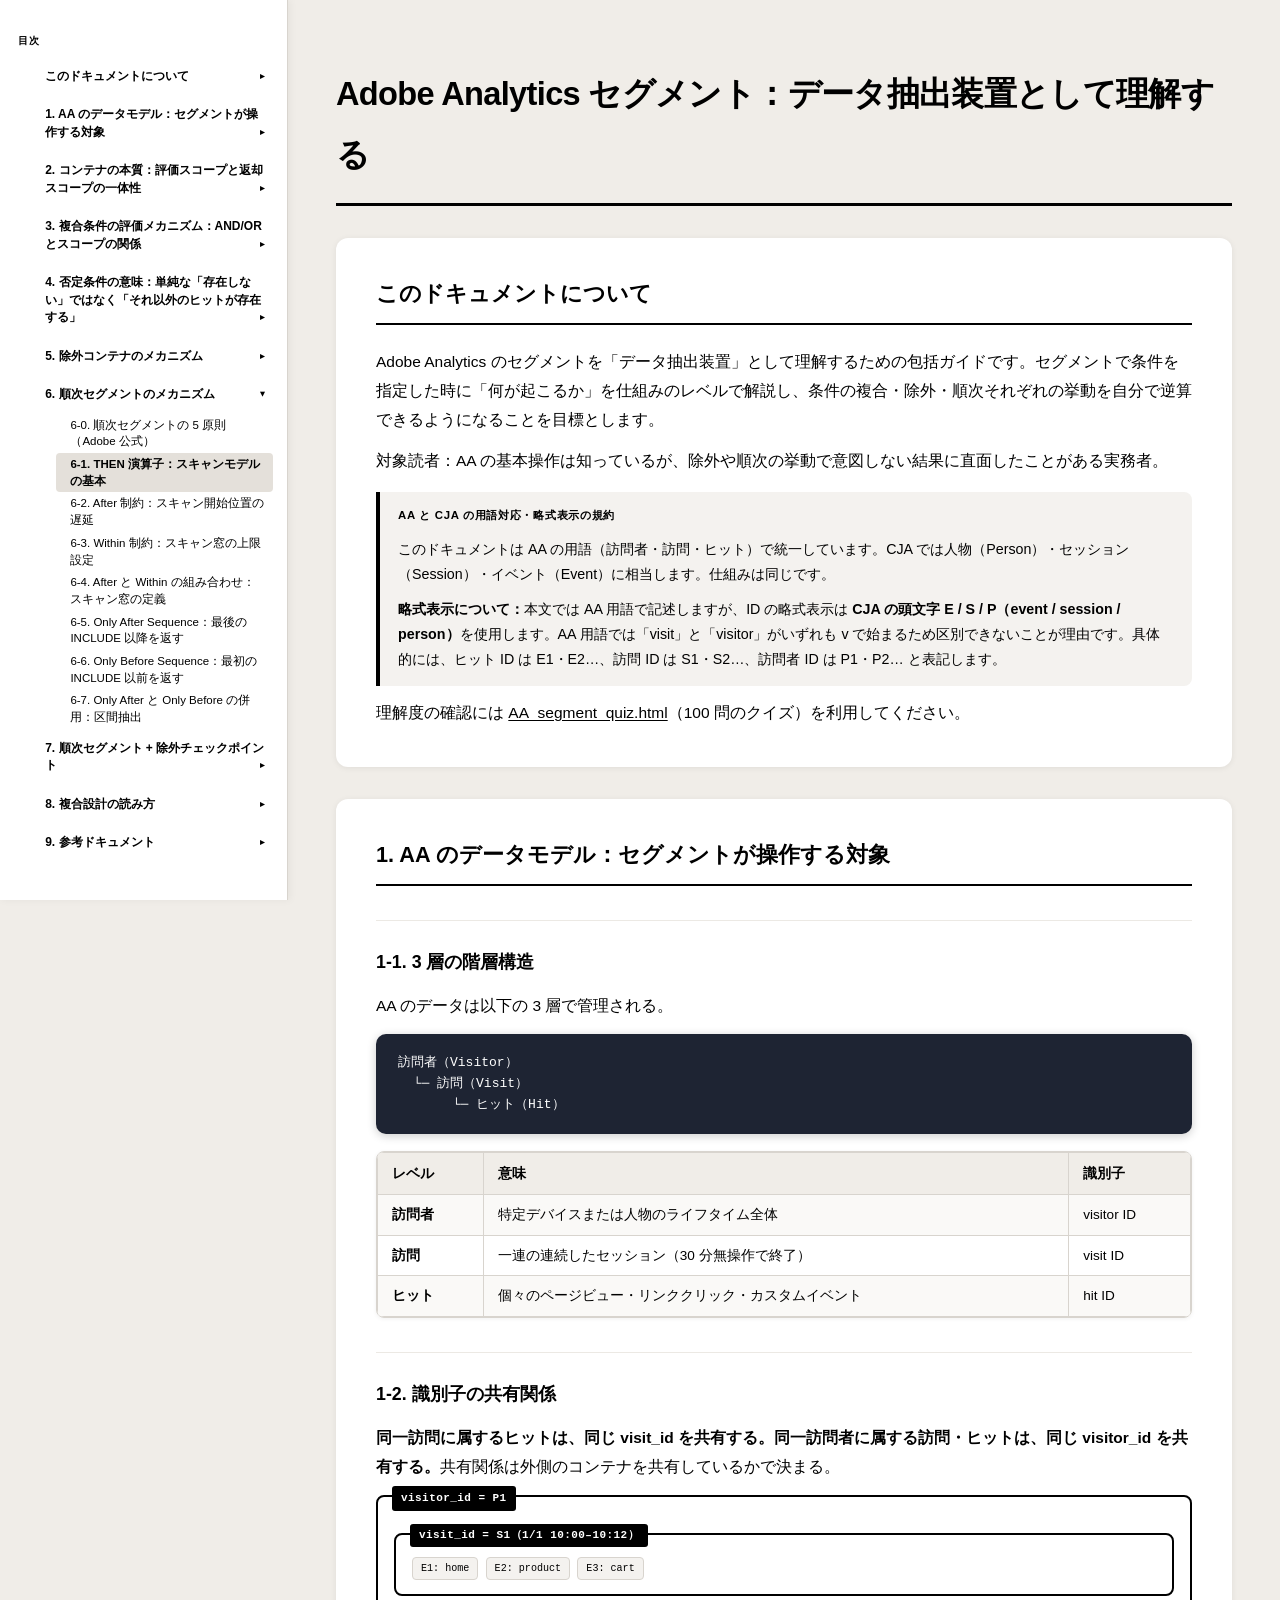
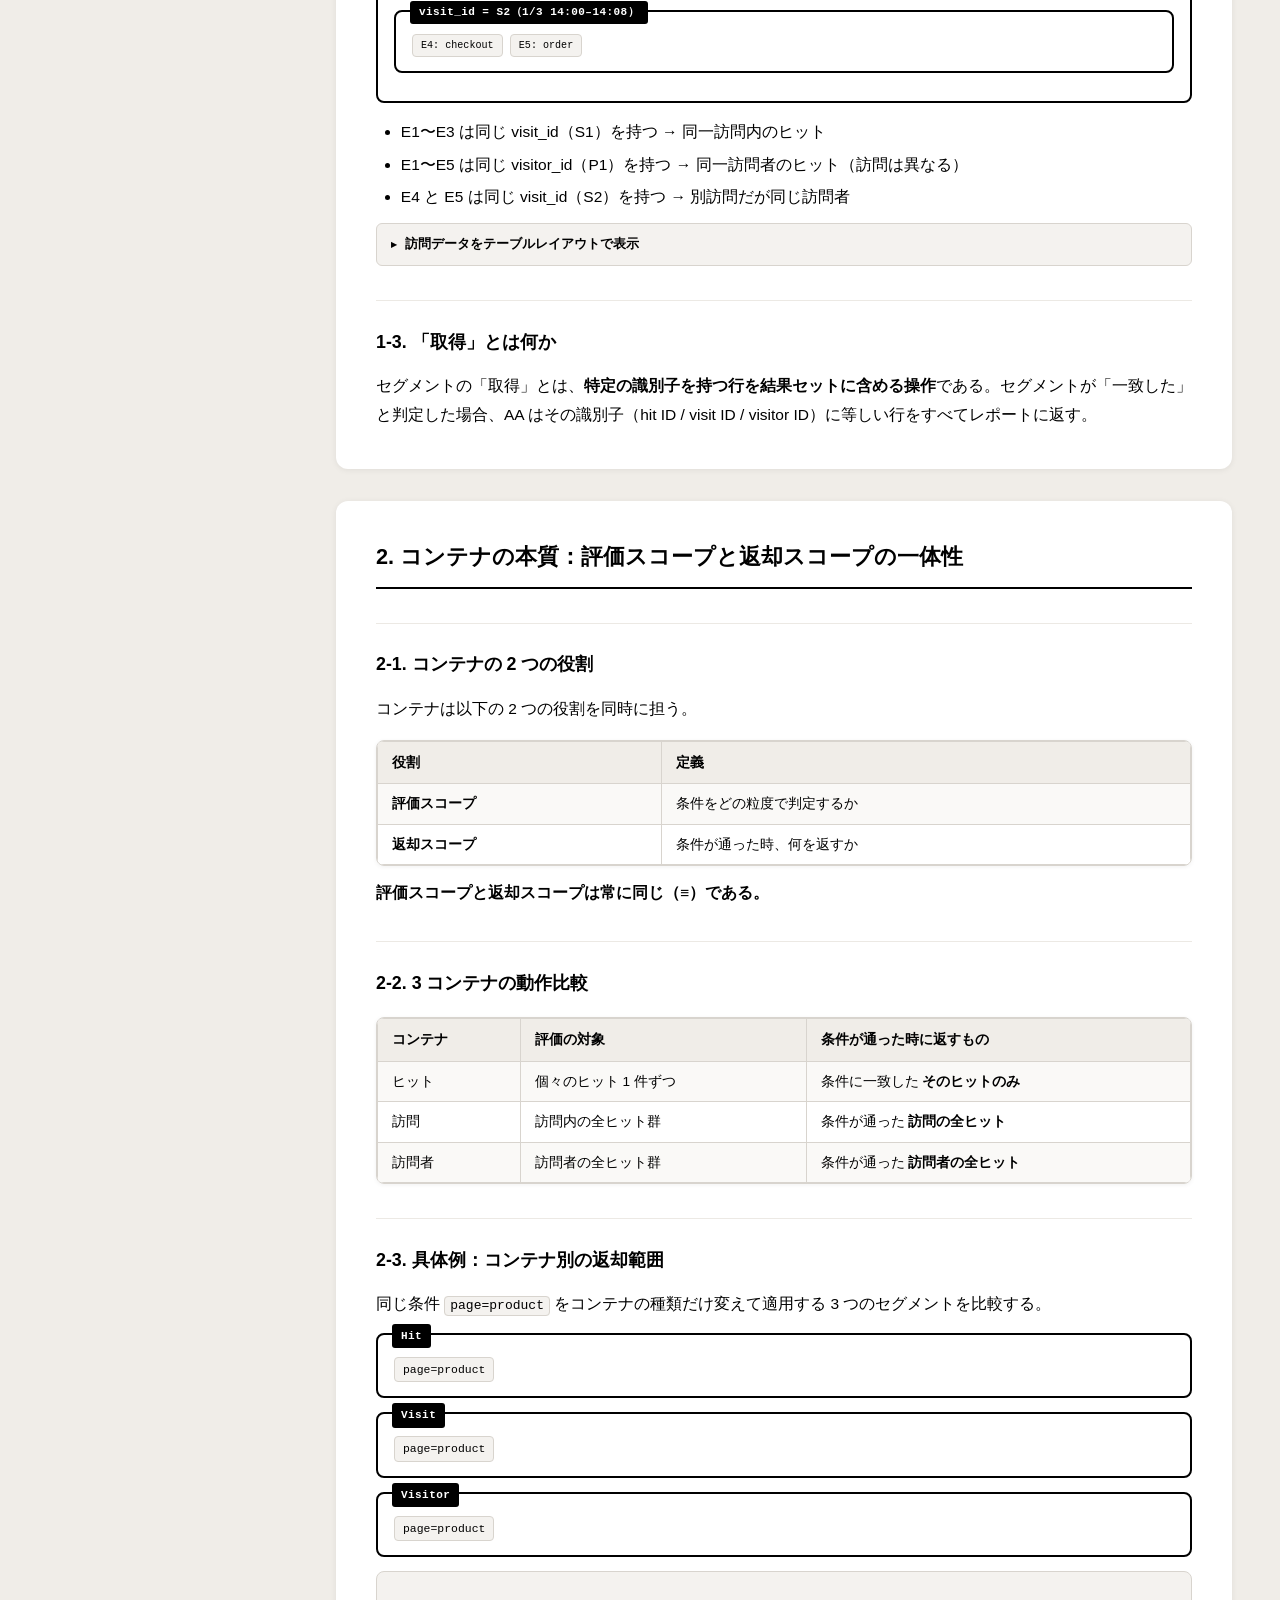
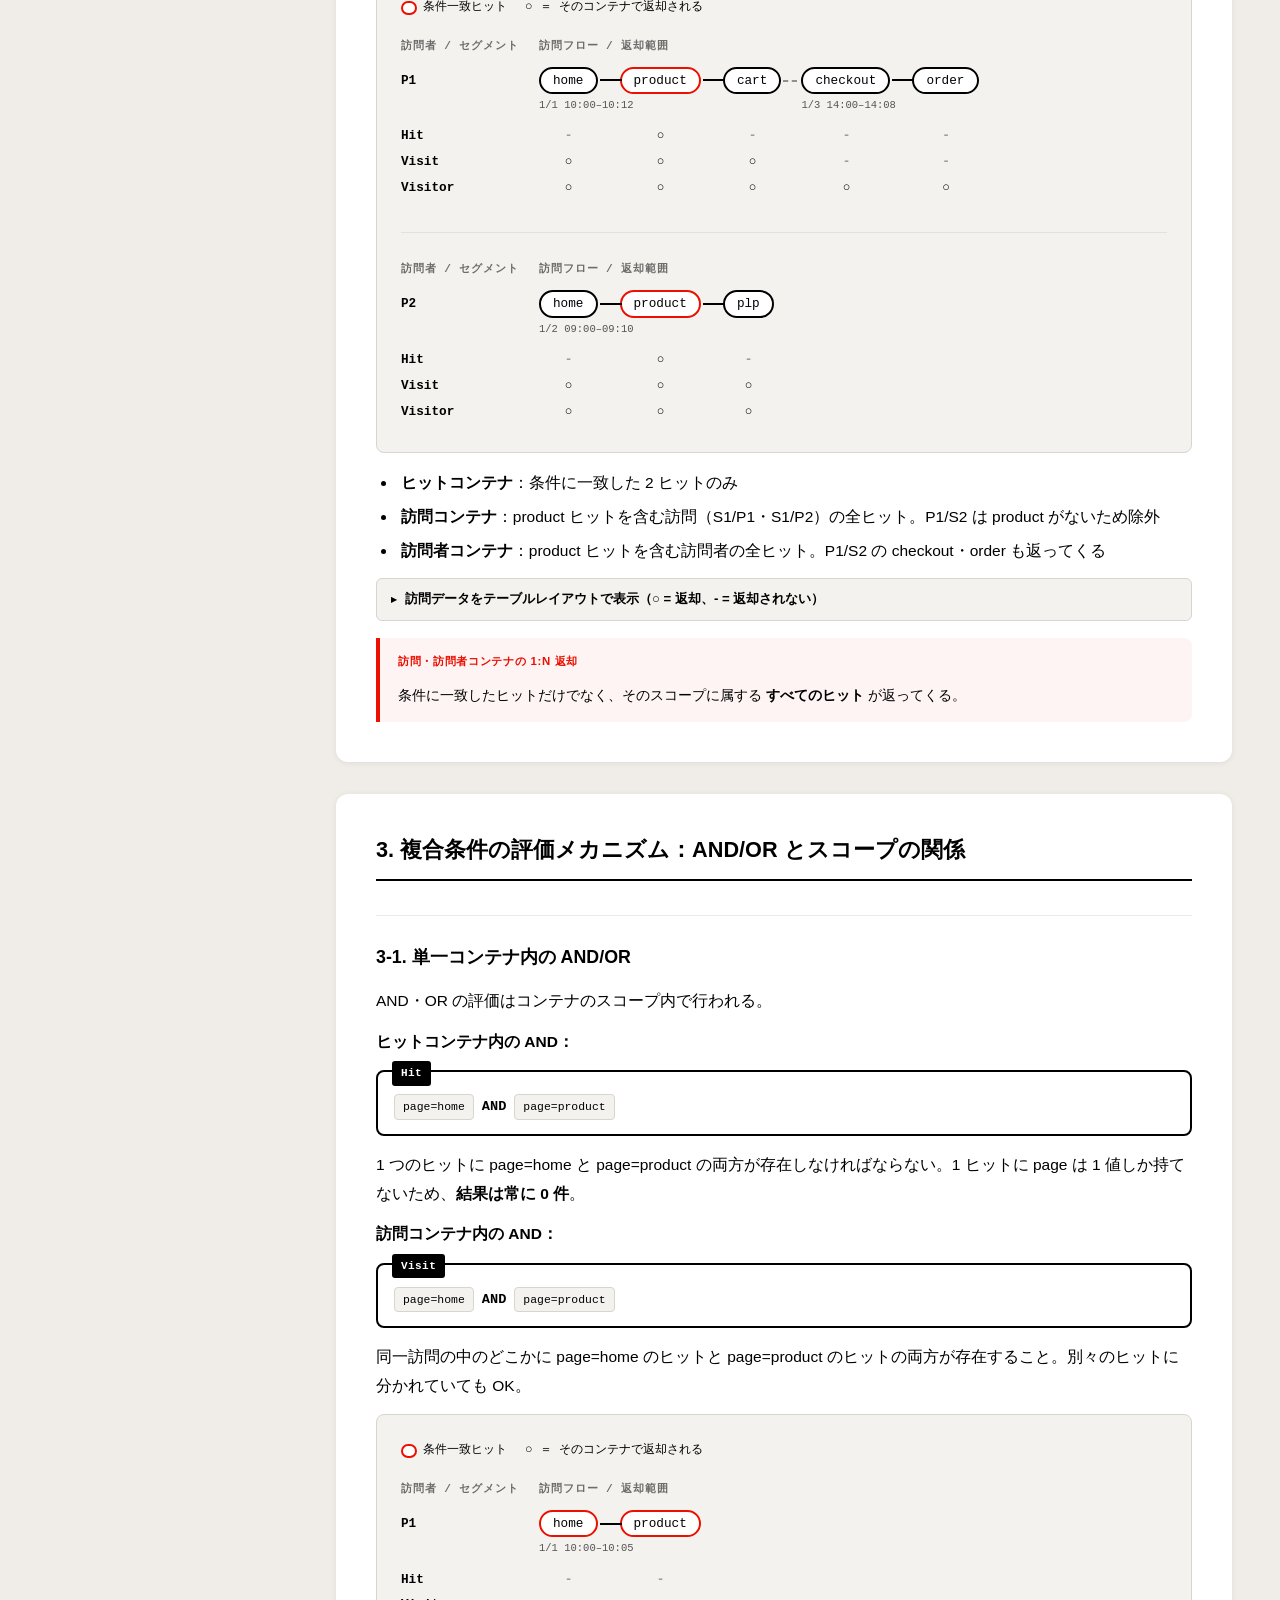
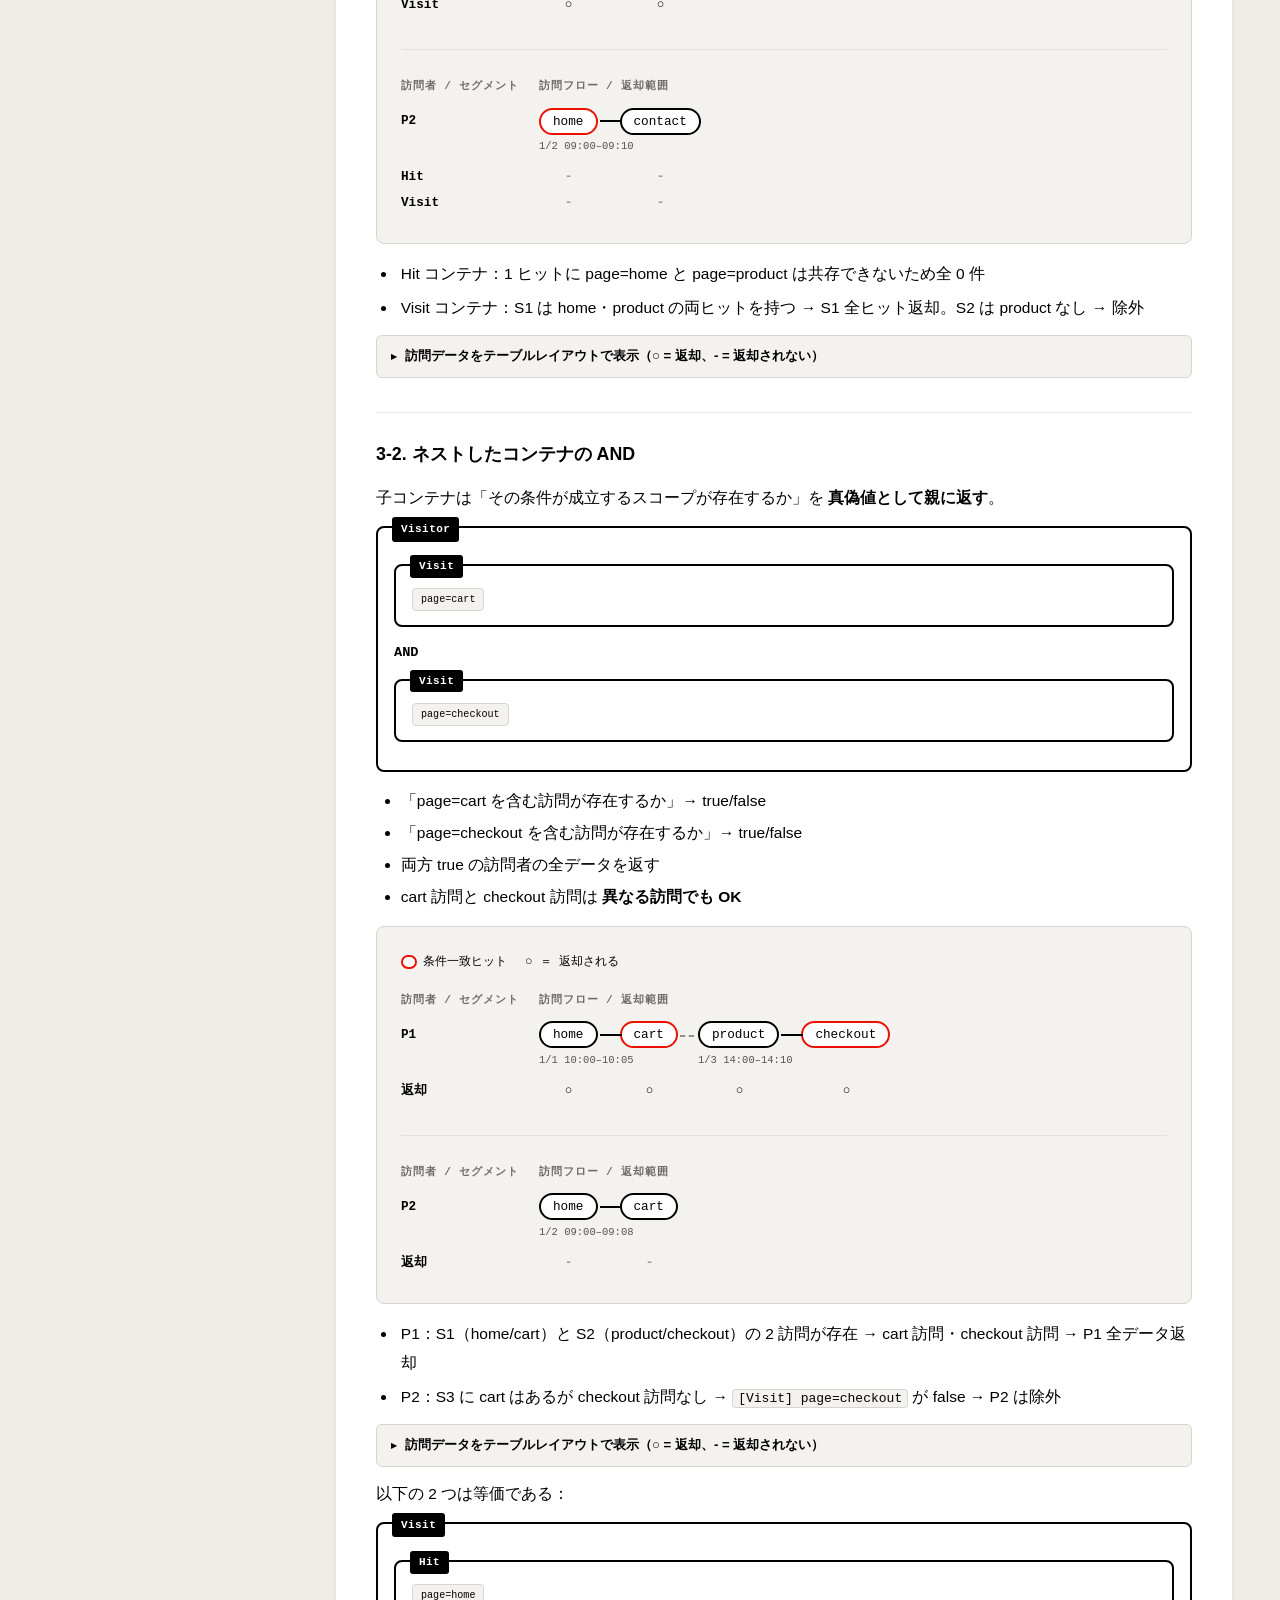
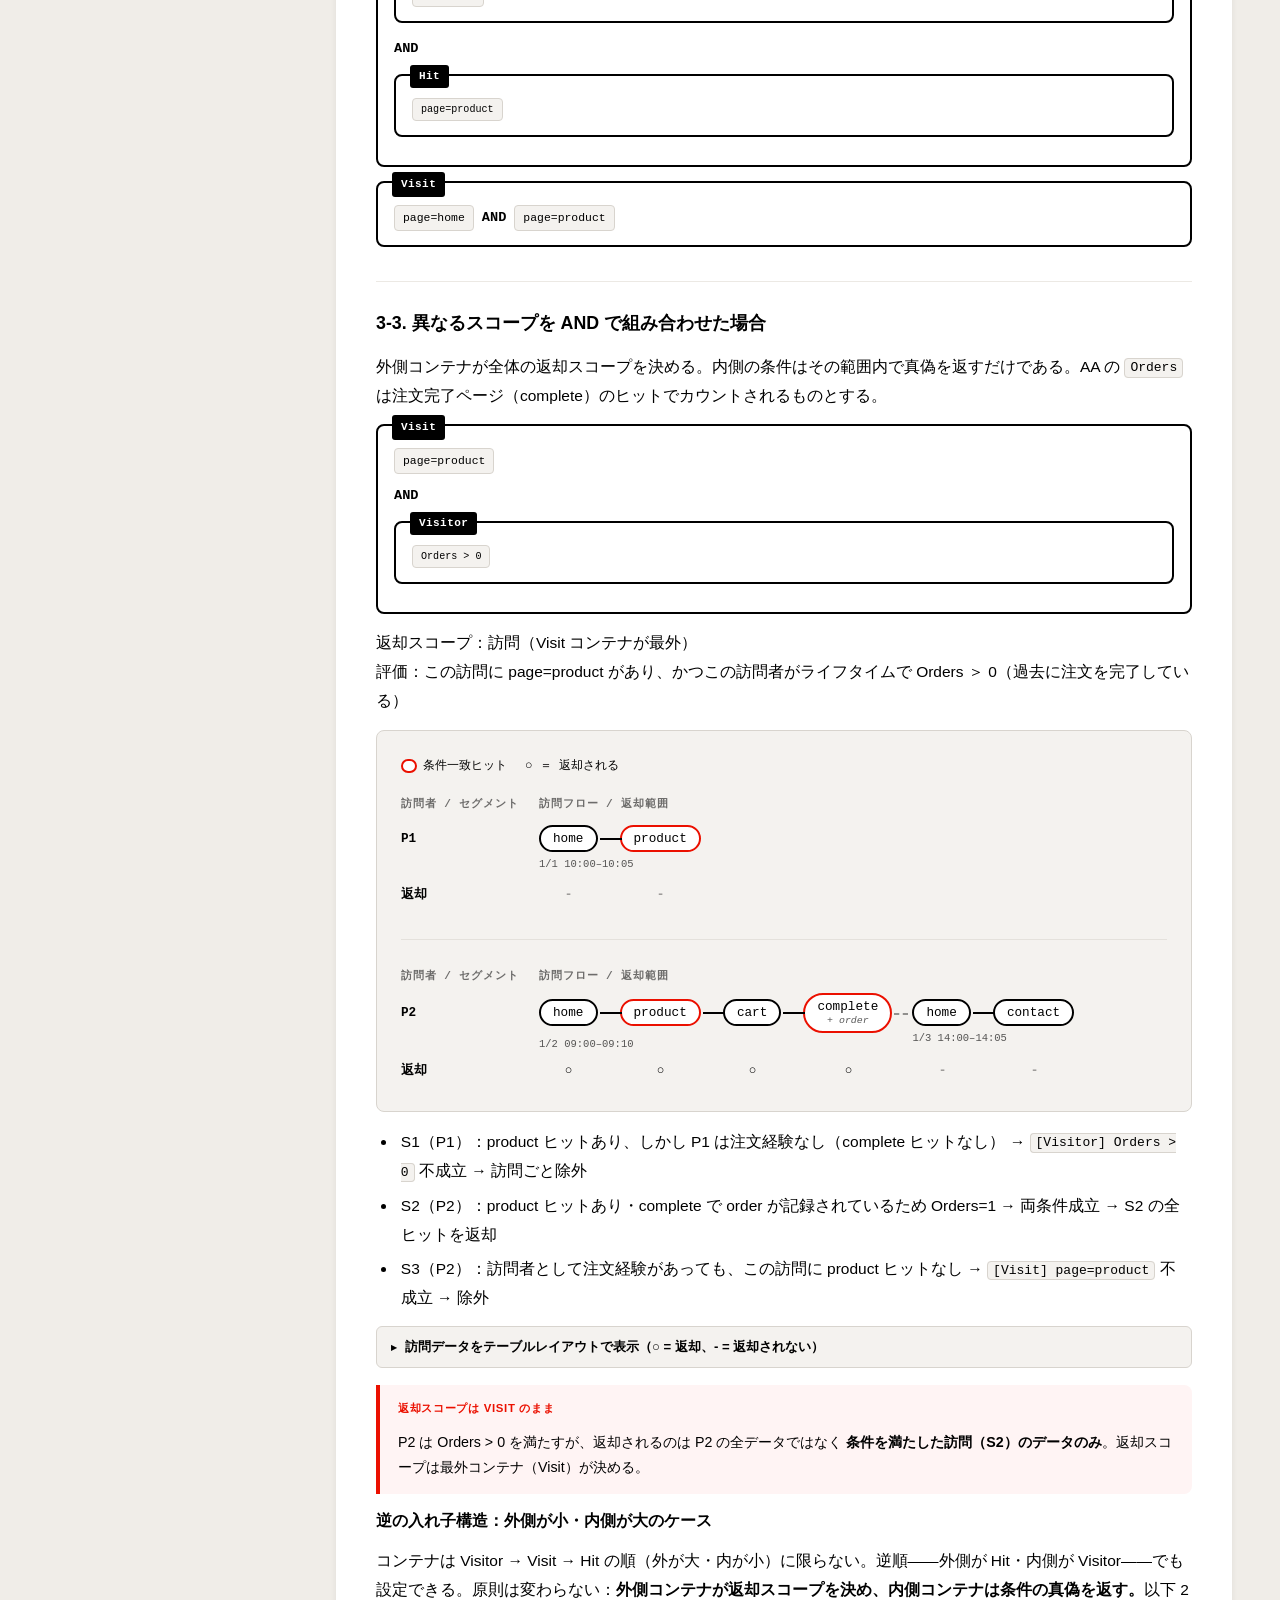
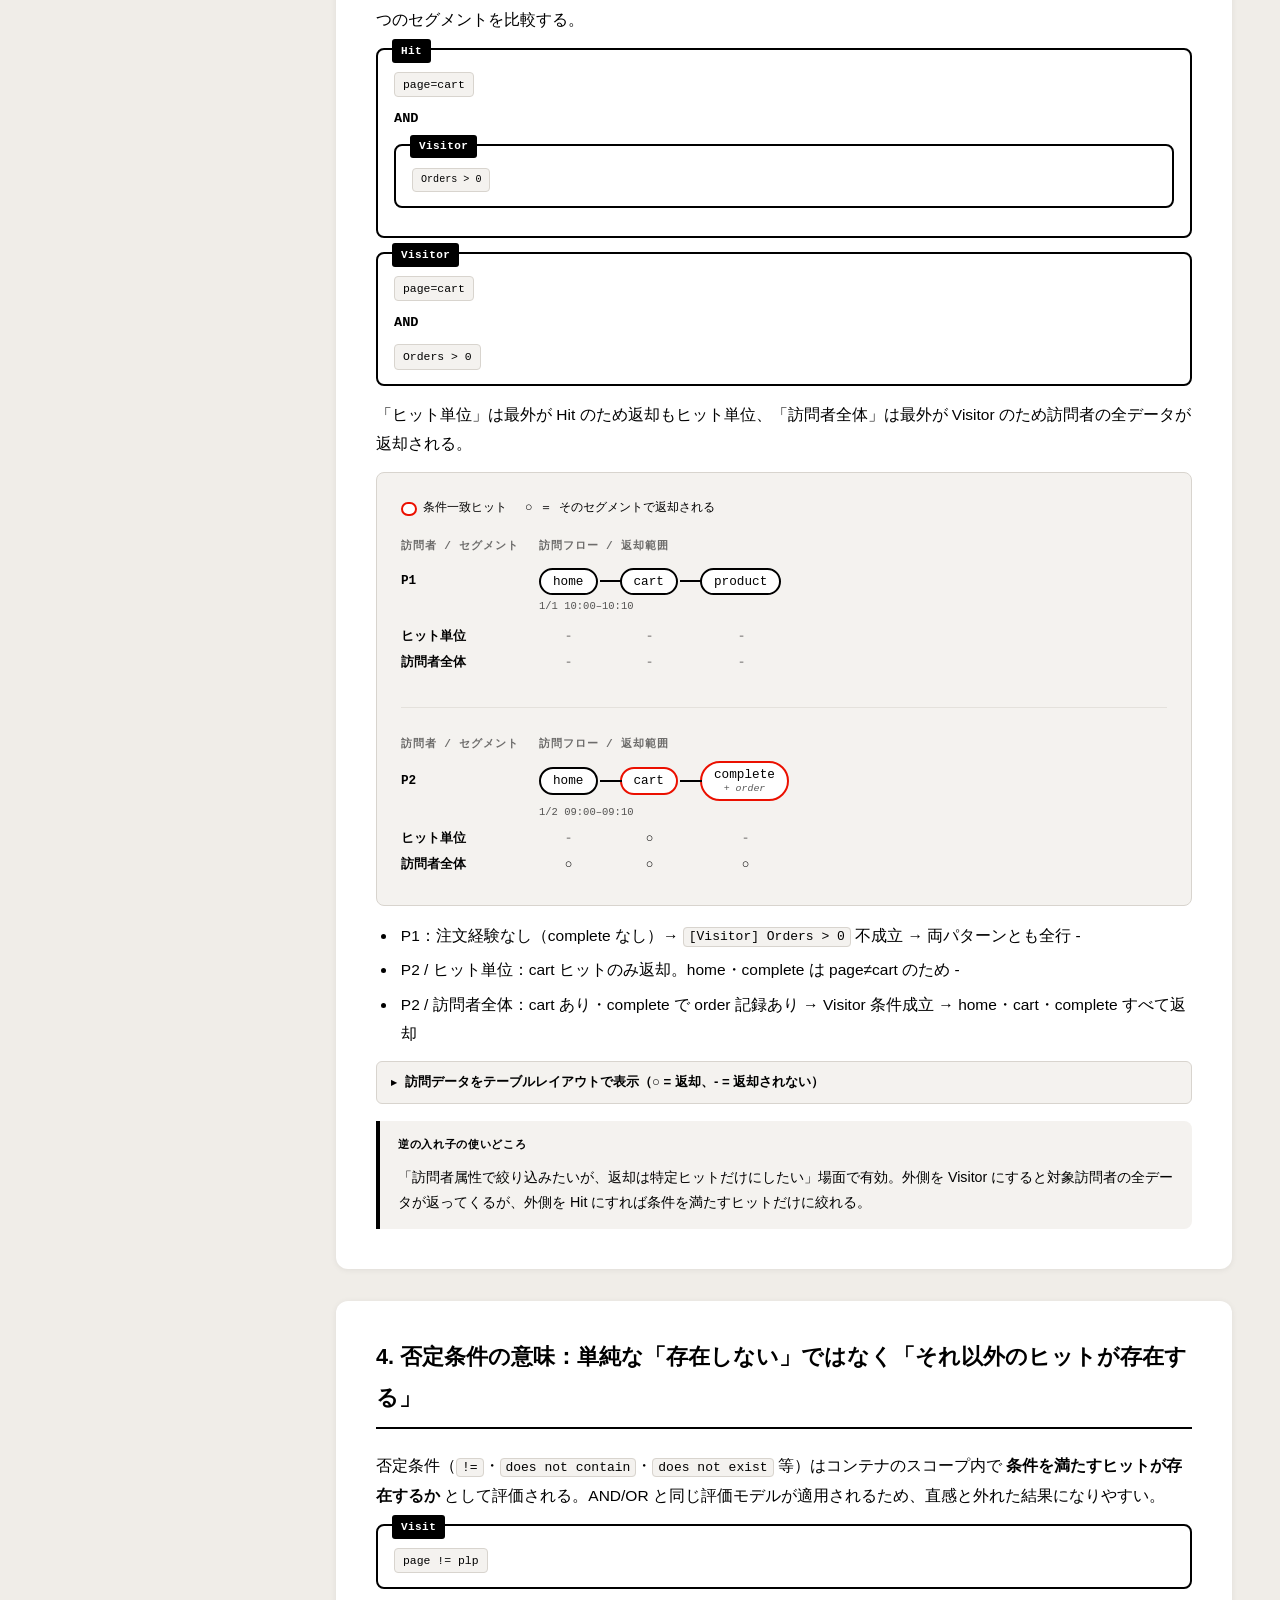
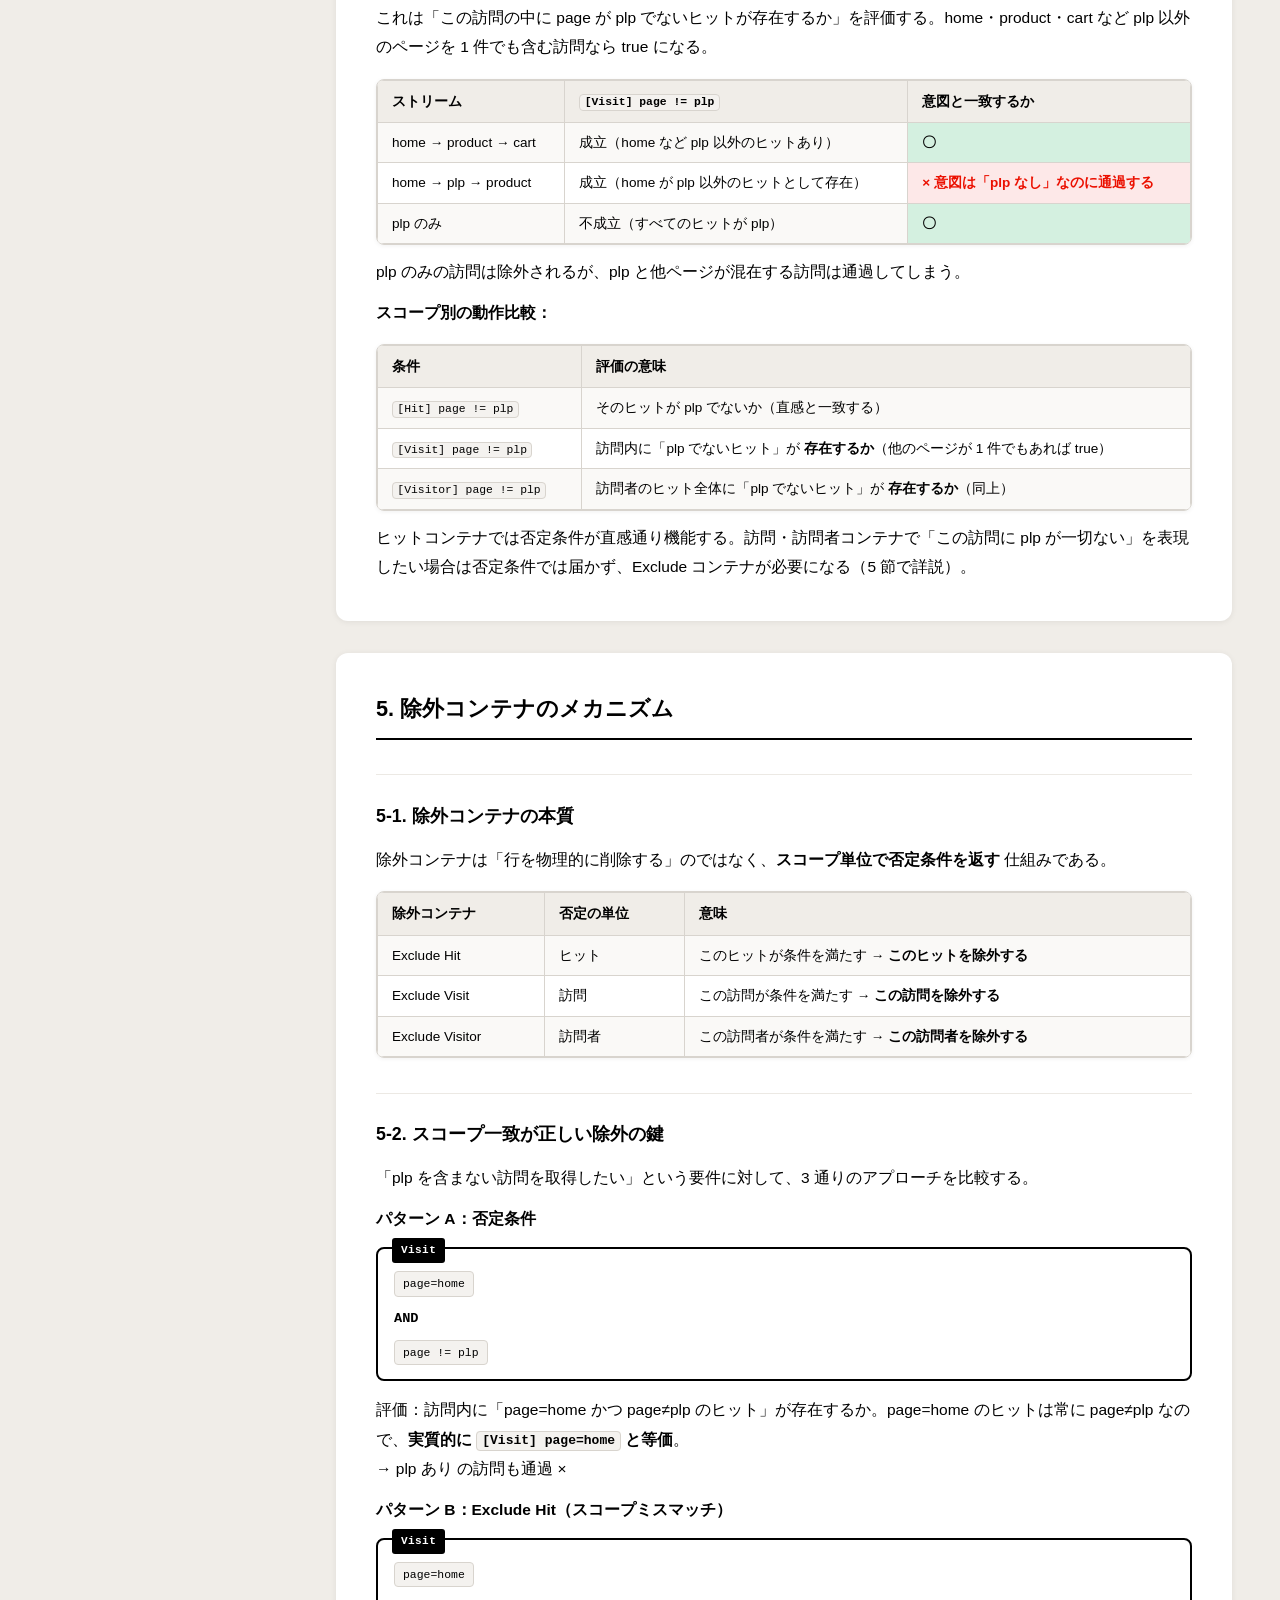
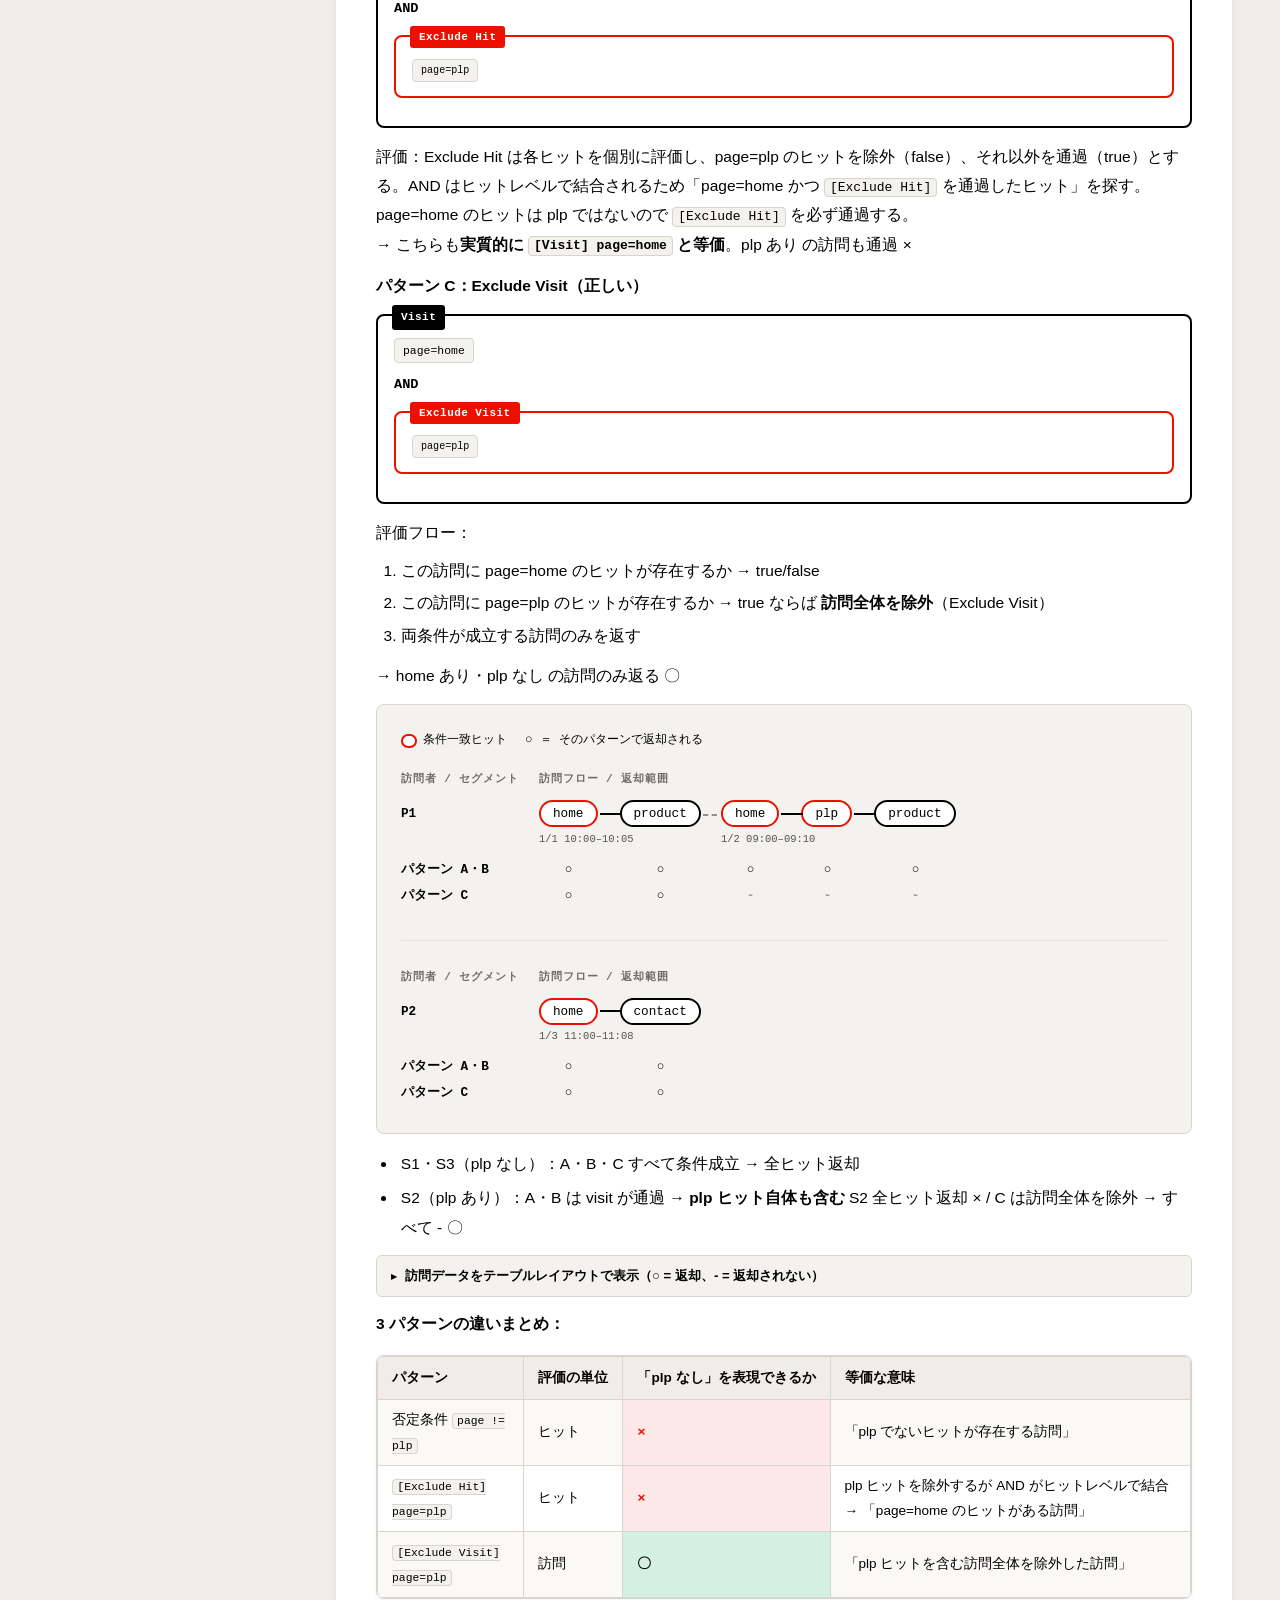
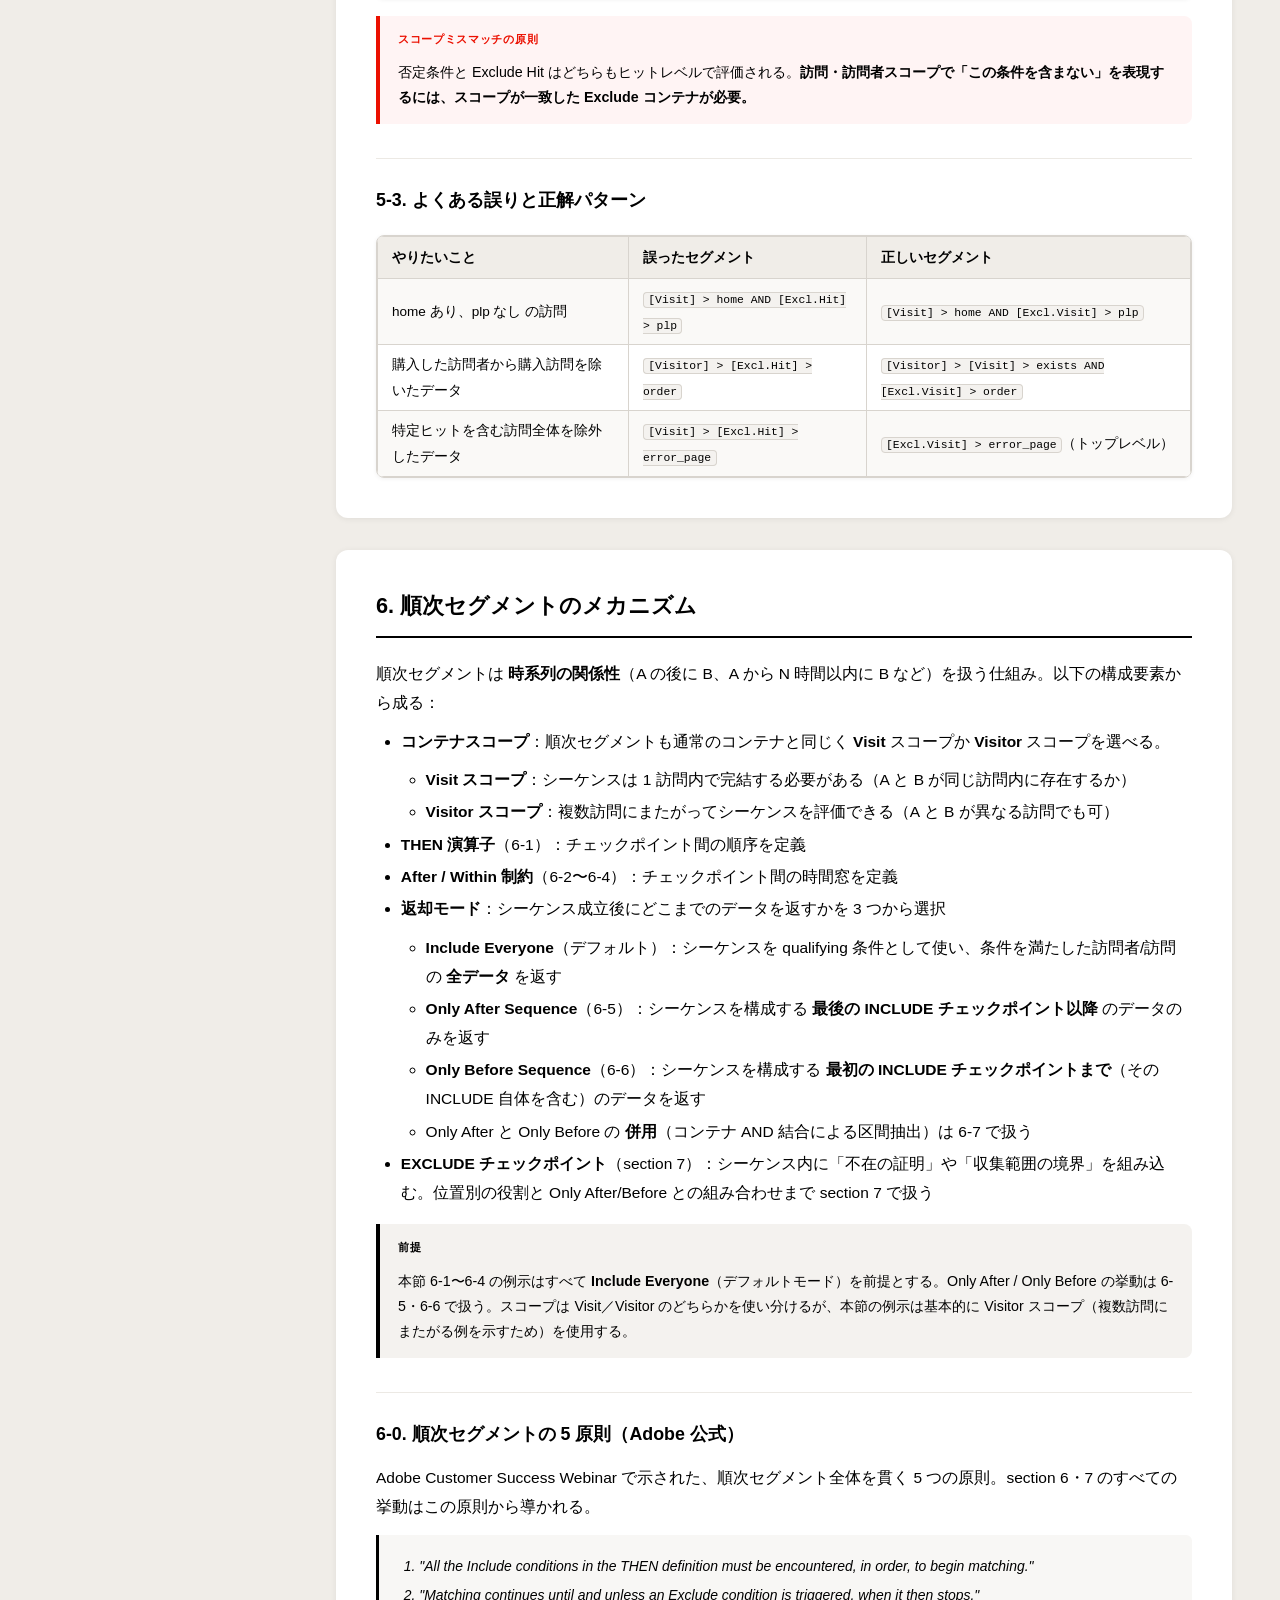
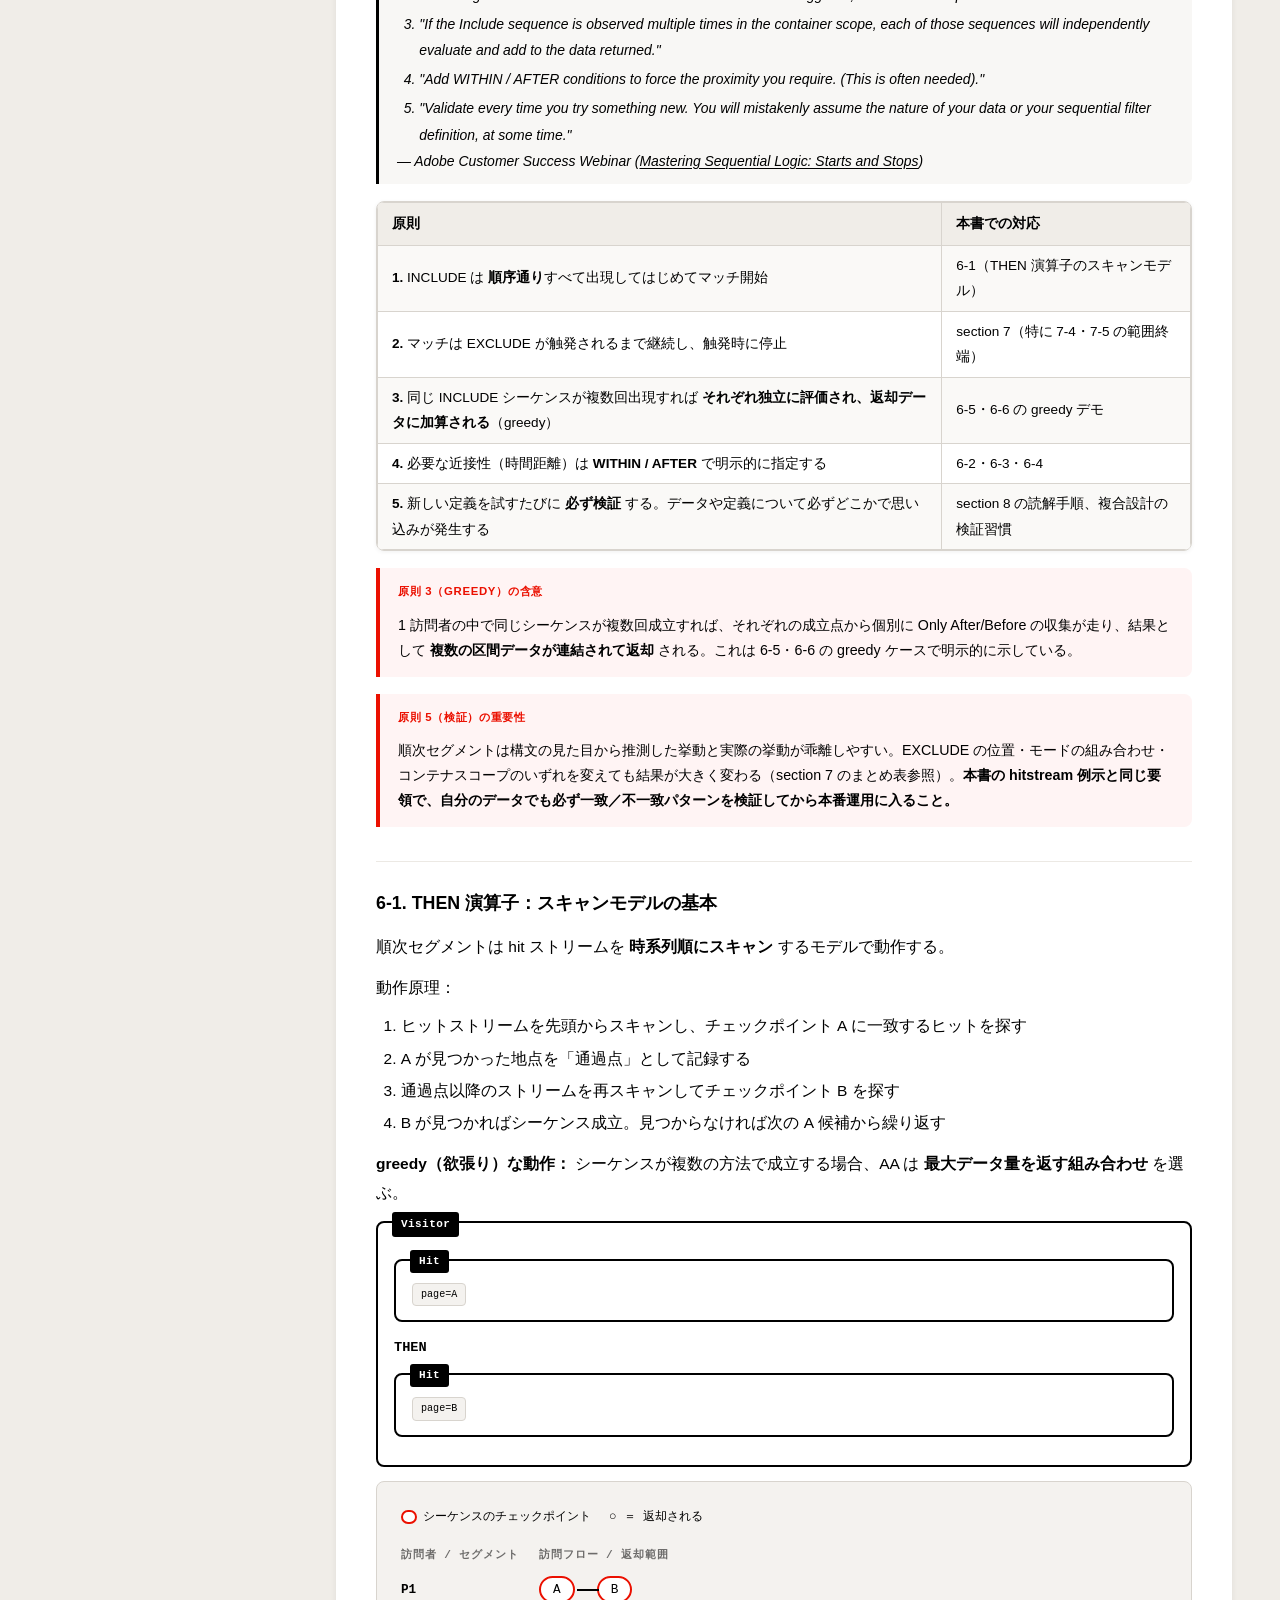
==== adobe-analytics/AA_segment_mechanism.html @ 2780bb98 "feat: initial knowledge site (Adobe Analytics, LLM Engineering) Adobe Analyticsのセグメント学習資料をn0r1h0/Seg" ====
<!DOCTYPE html>
<html lang="ja">
<head>
<meta charset="UTF-8">
<meta name="viewport" content="width=device-width, initial-scale=1.0">
<title>Adobe Analytics セグメント：データ抽出装置として理解する</title>
<style>
:root {
  --black: #000000;
  --red: #EB1000;
  --border: #d8d4ce;
  --border-light: #ece9e4;
  --code-bg: #f4f2ef;
  --code-block-bg: #1e2433;
  --code-block-text: #ffffff;
  --page-bg: #f0ede8;
  --sidebar-w: 288px;
  --content-w: 720px;
  /* Table highlights – background only, text stays black */
  --hl-yes-bg: #d4f0e0;
  --hl-no-opacity: 0.35;
  --hl-ng-bg: #fde8e8;
  --hl-ok-bg: #d4f0e0;
}

* { box-sizing: border-box; margin: 0; padding: 0; }

body {
  font-family: -apple-system, BlinkMacSystemFont, "Hiragino Sans", "Yu Gothic UI", "Segoe UI", sans-serif;
  font-size: 15.5px;
  line-height: 1.88;
  color: var(--black);
  background: var(--page-bg);
  display: flex;
}

/* ── Sidebar TOC ── */
#toc {
  width: var(--sidebar-w);
  min-height: 100vh;
  padding: 32px 14px 32px 18px;
  position: fixed;
  top: 0; left: 0;
  overflow-y: auto;
  font-size: 12px;
  background: #fff;
  border-right: 1px solid var(--border);
  box-shadow: 2px 0 8px rgba(0,0,0,.05);
}
#toc-heading {
  font-weight: 700;
  font-size: 10px;
  text-transform: uppercase;
  letter-spacing: .1em;
  color: var(--black);
  margin-bottom: 14px;
}
#toc ul { list-style: none; }
#toc li { margin: 0; }
#toc a {
  display: block;
  padding: 3px 8px;
  border-radius: 4px;
  color: var(--black);
  text-decoration: none;
  line-height: 1.45;
  transition: background .1s, color .1s;
}
#toc a:hover { color: var(--black); background: #ece9e4; }
#toc a.active { color: var(--black); font-weight: 700; background: #e4e0da; }
#toc .toc-h2 { font-weight: 700; color: var(--black); margin-top: 8px; }
#toc .toc-h3 { padding-left: 14px; font-size: 11.5px; }
#toc .toc-h4 { padding-left: 26px; font-size: 11px; color: var(--black); }

/* Accordion */
.toc-group > a.toc-h2::after {
  content: '▸';
  float: right;
  font-size: .72em;
  margin-top: 2px;
  transition: transform .2s;
}
.toc-group.open > a.toc-h2::after { transform: rotate(90deg); }
.toc-sub {
  list-style: none;
  max-height: 0;
  overflow: hidden;
  transition: max-height .28s ease;
}
.toc-group.open > .toc-sub { max-height: 800px; }

/* ── Main wrapper ── */
main {
  margin-left: var(--sidebar-w);
  width: 100%;
  max-width: calc(var(--sidebar-w) + var(--content-w) + 96px);
  padding: 64px 48px 120px;
}

/* ── Section structure ── */
.doc-section {
  background: #fff;
  border-radius: 12px;
  padding: 36px 40px 40px;
  margin-top: 32px;
  box-shadow: 0 1px 6px rgba(0,0,0,.07);
}
.doc-section > h2 { margin-top: 0; }
.subsection {
  margin-top: 2.2em;
  padding-top: 1.6em;
  border-top: 1px solid var(--border-light);
}
.subsection:first-child { margin-top: 1.2em; border-top: none; padding-top: 0; }
.subsection > h3 { margin-top: 0; border-bottom: none; padding-bottom: 0; }

/* ── Headings ── */
h1 {
  font-size: 2.1em;
  font-weight: 800;
  letter-spacing: -.02em;
  margin-bottom: .6em;
  padding-bottom: .5em;
  border-bottom: 3px solid var(--black);
}
h2 {
  font-size: 1.4em;
  font-weight: 700;
  margin-bottom: 1em;
  padding-bottom: .4em;
  border-bottom: 2px solid var(--black);
}
h3 {
  font-size: 1.15em;
  font-weight: 700;
  margin-bottom: .5em;
}
h4 {
  font-size: 1em;
  font-weight: 700;
  margin-top: 1.5em;
  margin-bottom: .4em;
  color: var(--black);
}

/* ── Text ── */
p { margin-top: .75em; }
a { color: var(--black); text-decoration: underline; text-underline-offset: 2px; }
a:hover { opacity: .65; }

code {
  font-family: "SFMono-Regular", Consolas, "Liberation Mono", Menlo, monospace;
  font-size: .84em;
  background: var(--code-bg);
  border: 1px solid var(--border);
  border-radius: 4px;
  padding: .1em .38em;
  color: var(--black);
}
pre {
  background: var(--code-block-bg);
  color: var(--code-block-text);
  border-radius: 10px;
  padding: 18px 22px;
  overflow-x: auto;
  margin-top: 1em;
  font-size: .84em;
  line-height: 1.65;
  box-shadow: 0 2px 10px rgba(0,0,0,.2);
}
pre code { background: none; border: none; padding: 0; font-size: inherit; color: inherit; }

/* ── Container box (segment structure visualization) ── */
.cbox {
  border: 2px solid var(--black);
  border-radius: 8px;
  padding: 22px 16px 14px;
  margin: 14px 0;
  position: relative;
  background: #fff;
}
.cbox.exclude { border-color: var(--red); }
.cbox.modifier { border-style: dashed; border-width: 1.5px; }
.cbox-label {
  position: absolute;
  top: -11px;
  left: 14px;
  background: var(--black);
  color: #fff;
  font-size: 11px;
  font-weight: 700;
  padding: 2px 9px;
  border-radius: 3px;
  letter-spacing: .04em;
  font-family: "SFMono-Regular", Consolas, "Liberation Mono", Menlo, monospace;
  white-space: nowrap;
}
.cbox.exclude > .cbox-label { background: var(--red); }
.cbox-body {
  font-family: "SFMono-Regular", Consolas, "Liberation Mono", Menlo, monospace;
  font-size: .88em;
  line-height: 1.7;
}
.cbox-body > code,
.cbox-row > code {
  background: var(--code-bg);
  border: 1px solid var(--border);
  border-radius: 4px;
  padding: 2px 8px;
  display: inline-block;
}
.cbox-row { display: flex; align-items: center; gap: 8px; flex-wrap: wrap; }
.cbox-conn {
  font-weight: 700;
  margin: 10px 0;
}
.cbox-conn .cbox-mod {
  font-family: "SFMono-Regular", Consolas, "Liberation Mono", Menlo, monospace;
  font-weight: 600;
  background: var(--code-bg);
  border: 1px solid var(--border);
  padding: 1px 6px;
  border-radius: 3px;
  margin-left: 6px;
}
.cbox-comment {
  font-style: italic;
  font-size: .82em;
  margin-left: 8px;
}

/* ── Time axis (After/Within window visualization) ── */
.time-axis {
  display: flex;
  align-items: center;
  background: var(--code-bg);
  border: 1px solid var(--border);
  border-radius: 8px;
  padding: 36px 24px 24px;
  margin: 14px 0;
  font-family: "SFMono-Regular", Consolas, "Liberation Mono", Menlo, monospace;
  font-size: .82em;
  position: relative;
}
.ta-pt {
  background: var(--black);
  color: #fff;
  font-weight: 700;
  padding: 4px 12px;
  border-radius: 999px;
  flex: 0 0 auto;
}
.ta-line {
  flex: 1;
  height: 2px;
  background: var(--black);
  position: relative;
}
.ta-line.dim { opacity: .3; }
.ta-window {
  flex: 2;
  height: 30px;
  border: 2px solid var(--black);
  border-radius: 4px;
  background: var(--hl-yes-bg);
  display: flex;
  align-items: center;
  justify-content: center;
  font-weight: 700;
  font-size: .95em;
  color: var(--black);
  position: relative;
}
.ta-tick {
  width: 2px;
  height: 16px;
  background: var(--black);
  position: relative;
  margin: 0 6px;
  flex: 0 0 2px;
}
.ta-tick::before {
  content: attr(data-label);
  position: absolute;
  bottom: calc(100% + 8px);
  left: 50%;
  transform: translateX(-50%);
  white-space: nowrap;
  font-weight: 600;
  font-size: 1em;
}
.ta-tick::after {
  content: '▼';
  position: absolute;
  bottom: 100%;
  left: 50%;
  transform: translateX(-50%);
  font-size: .65em;
  margin-bottom: -2px;
  font-weight: 700;
}
.ta-arrow {
  font-size: 1.6em;
  margin-left: 4px;
  font-weight: 700;
  flex: 0 0 auto;
}

/* ── Hit stream (timeline) visualization ── */
.hitstream {
  background: var(--code-bg);
  border: 1px solid var(--border);
  border-radius: 8px;
  padding: 24px 24px 28px;
  margin: 14px 0;
  overflow-x: auto;
  font-family: "SFMono-Regular", Consolas, "Liberation Mono", Menlo, monospace;
}
.hs-row {
  display: flex;
  align-items: center;
  gap: 20px;
  font-size: .82em;
  white-space: nowrap;
  min-height: 36px;
}
.hs-row + .hs-row { margin-top: 30px; }
.hs-label {
  font-weight: 700;
  min-width: 36px;
  white-space: nowrap;
}
.hs-attr {
  font-size: .9em;
  background: #fff;
  border: 1px solid var(--border);
  padding: 2px 8px;
  border-radius: 4px;
  white-space: nowrap;
  font-weight: 400;
}
.hs-visit {
  display: flex;
  align-items: center;
  gap: 22px;
  position: relative;
}
.hs-hit {
  background: #fff;
  border: 2px solid var(--black);
  border-radius: 999px;
  padding: 4px 12px;
  position: relative;
  z-index: 1;
  display: inline-flex;
  flex-direction: column;
  align-items: center;
  justify-content: center;
  line-height: 1.2;
}
.hs-hit-event {
  font-size: .78em;
  opacity: .65;
  font-style: italic;
  margin-top: 1px;
}
.hs-visit .hs-hit + .hs-hit::before {
  content: '';
  position: absolute;
  left: -22px;
  top: 50%;
  width: 22px;
  height: 2px;
  background: var(--black);
  margin-top: -1px;
  z-index: 0;
}
.hs-row .hs-visit + .hs-visit::before {
  content: '';
  position: absolute;
  left: -18px;
  top: 50%;
  width: 14px;
  border-top: 2px dashed var(--black);
  opacity: .4;
}
.hs-hit.returned { background: var(--hl-yes-bg); }
.hs-hit.excluded { opacity: .3; }
.hs-hit.match { border-color: var(--red); }
.hs-visit[data-time]::after {
  content: attr(data-time);
  position: absolute;
  bottom: -22px;
  left: 0;
  font-size: 10.5px;
  font-weight: 400;
  opacity: .65;
}
.hs-caption {
  font-size: .8em;
  font-weight: 700;
  margin-bottom: 4px;
  margin-top: 12px;
}
.hs-caption:first-child { margin-top: 0; }

/* Interactive masking on bullet hover */
.hitstream.masked .hs-hit { opacity: .15; transition: opacity .15s; }
.hitstream.masked .hs-hit.hl-active { opacity: 1; }
.hitstream .hs-hit { transition: opacity .15s, background .15s; }

/* Extraction rows (graph → time → segment extraction) */
.hitstream.has-extract .hs-row { margin-bottom: 26px; } /* room for visit-time ::after */
.hitstream.has-extract .hs-label { min-width: 56px; } /* unify label width across graph & extract rows */

/* Column headers (auto-injected by JS) — repeated above each visitor block */
.hs-header {
  display: flex;
  gap: 20px;
  font-size: .72em;
  font-weight: 700;
  letter-spacing: .08em;
  text-transform: uppercase;
  color: var(--black);
  opacity: .55;
  margin-bottom: 6px;
}
.hs-header-label { flex: 0 0 auto; min-width: 56px; }
.hs-header-flow { flex: 1 1 auto; min-width: 0; }

/* Divider between consecutive visitor blocks */
.hitstream.has-extract .hs-extract-row + .hs-header {
  margin-top: 32px;
  padding-top: 26px;
  border-top: 1px solid var(--border);
}
.hitstream.has-extract .hs-header + .hs-row { margin-top: 0; }
.hs-extract-row {
  display: flex;
  align-items: center;
  gap: 20px;
  font-family: "SFMono-Regular", Consolas, "Liberation Mono", Menlo, monospace;
  font-size: .82em;
  margin-top: 4px;
}
.hs-extract-row + .hs-extract-row { margin-top: 2px; }
.hs-extract-row .hs-label { font-weight: 700; white-space: nowrap; }
.hs-header-label { white-space: nowrap; }
.hs-extract-visits {
  display: flex;
  align-items: center;
  gap: 20px;
}
.hs-extract-visit {
  display: flex;
  align-items: center;
  gap: 22px;
}
.hs-extract-cell {
  text-align: center;
  font-weight: 700;
  color: var(--black);
  opacity: .35;
  transition: opacity .15s;
}
.hs-extract-cell.on { opacity: 1; }

/* Bullet hover: focus on a specific extract row, dim others; also highlight matching hits in graph */
.hitstream.focus .hs-extract-row { opacity: .3; transition: opacity .15s; }
.hitstream.focus .hs-extract-row.hs-row-active { opacity: 1; }
.hitstream.focus .hs-row .hs-hit[data-modes]:not(.hs-hit-active) { opacity: .25; }
.hitstream.focus .hs-row .hs-hit.hs-hit-active { background: var(--hl-yes-bg); }

/* Tabs */
.hs-tabs {
  display: flex;
  gap: 6px;
  margin: 14px 0 0 0;
  flex-wrap: wrap;
}
.hs-tab {
  padding: 6px 14px;
  border: 1.5px solid var(--border);
  background: #fff;
  border-radius: 6px;
  cursor: pointer;
  font-size: .88em;
  font-weight: 600;
  font-family: inherit;
  color: var(--black);
  transition: background .15s, color .15s, border-color .15s;
}
.hs-tab.active {
  background: var(--black);
  color: #fff;
  border-color: var(--black);
}
.hs-tab:hover:not(.active) { background: var(--code-bg); }

/* Legend inside hitstream */
.hs-legend {
  display: flex;
  align-items: center;
  gap: 18px;
  font-size: .8em;
  margin-bottom: 16px;
  flex-wrap: wrap;
}
.hs-legend > span { display: inline-flex; align-items: center; gap: 6px; }
.hs-swatch {
  display: inline-block;
  width: 16px; height: 14px;
  border: 2px solid var(--black);
  border-radius: 999px;
  background: #fff;
}
.hs-swatch.sw-returned { background: var(--hl-yes-bg); }
.hs-swatch.sw-excluded { background: #fff; opacity: .35; }
.hs-swatch.sw-match { border-color: var(--red); }
[data-target], [data-mode-target] {
  cursor: help;
  border-radius: 4px;
  padding: 1px 4px;
  margin-left: -4px;
  transition: background .15s;
}
[data-target]:hover, [data-mode-target]:hover { background: rgba(0,0,0,.06); }

/* Segment-definition tooltip */
.hs-extract-row .hs-label { cursor: help; position: relative; }
.hs-extract-row .hs-label:hover { background: rgba(0,0,0,.06); border-radius: 4px; }
.tooltip-popup {
  position: absolute;
  z-index: 100;
  background: #fff;
  border: 1px solid var(--black);
  border-radius: 8px;
  padding: 16px 22px 18px;
  box-shadow: 0 6px 20px rgba(0,0,0,.18);
  font-family: -apple-system, BlinkMacSystemFont, "Hiragino Sans", "Yu Gothic UI", "Segoe UI", sans-serif;
  font-size: 14px;
  line-height: 1.6;
  width: max-content;
  min-width: 320px;
  max-width: 720px;
  pointer-events: none;
  display: none;
}
.tooltip-popup .cbox { min-width: 280px; }
.tooltip-popup .tooltip-title {
  font-size: 11px;
  font-weight: 700;
  letter-spacing: .08em;
  text-transform: uppercase;
  color: var(--black);
  opacity: .55;
  margin-bottom: 8px;
}
.tooltip-popup .cbox { margin-top: 14px; }
.tooltip-popup .cbox:first-of-type { margin-top: 0; }

/* ── Original table accordion ── */
details.orig-table { margin-top: 12px; }
details.orig-table > summary {
  cursor: pointer;
  font-size: .85em;
  font-weight: 600;
  padding: 8px 14px;
  background: var(--code-bg);
  border: 1px solid var(--border);
  border-radius: 6px;
  user-select: none;
  list-style: none;
}
details.orig-table > summary::-webkit-details-marker { display: none; }
details.orig-table > summary::before {
  content: '▸';
  display: inline-block;
  margin-right: 8px;
  transition: transform .2s;
  font-size: .85em;
}
details.orig-table[open] > summary::before { transform: rotate(90deg); }
details.orig-table > .table-wrap { margin-top: 8px; }

/* ── Lists ── */
ul, ol { padding-left: 1.6em; margin-top: .6em; }
li { margin-top: .3em; }
li + li { margin-top: .2em; }

/* ── Tables ── */
.table-wrap {
  overflow-x: auto;
  margin-top: 1.1em;
  border-radius: 8px;
  border: 1px solid var(--border);
  box-shadow: 0 1px 4px rgba(0,0,0,.06);
}
table { border-collapse: collapse; width: 100%; font-size: .875em; }
th {
  background: #f0ede8;
  border: 1px solid var(--border);
  padding: 8px 14px;
  text-align: left;
  font-weight: 700;
  white-space: nowrap;
}
td {
  border: 1px solid var(--border);
  padding: 7px 14px;
  vertical-align: middle;
}
tr:nth-child(even) td { background: #faf9f7; }

/* Table cell highlights */
td.cell-yes {
  background: var(--hl-yes-bg) !important;
  font-weight: 700;
  text-align: center;
}
td.cell-no {
  opacity: var(--hl-no-opacity);
  text-align: center;
}
td.cell-ng { background: var(--hl-ng-bg) !important; color: var(--red); font-weight: 600; }
td.cell-ok { background: var(--hl-ok-bg) !important; font-weight: 600; }

/* ── Callout boxes ── */
.callout {
  border-left: 4px solid;
  border-radius: 0 8px 8px 0;
  padding: 14px 18px;
  margin-top: 1.2em;
  font-size: .92em;
  line-height: 1.75;
}
.callout-title {
  font-weight: 700;
  margin-bottom: 5px;
  font-size: .8em;
  text-transform: uppercase;
  letter-spacing: .06em;
}
.callout.info { background: #f4f2ef; border-color: var(--black); }
.callout.info .callout-title { color: var(--black); }
.callout.warn { background: #fff4f4; border-color: var(--red); }
.callout.warn .callout-title { color: var(--red); }

/* ── Blockquote ── */
blockquote {
  border-left: 3px solid var(--black);
  margin: 1em 0;
  padding: 10px 18px;
  color: var(--black);
  font-size: .9em;
  font-style: italic;
  background: #f8f7f5;
  border-radius: 0 6px 6px 0;
}
blockquote p { margin: 0; }

/* ── Responsive ── */
@media (max-width: 860px) {
  #toc { display: none; }
  main { margin-left: 0; padding: 24px 20px 60px; }
  .doc-section { padding: 24px 20px 28px; border-radius: 8px; }
}

/* ── Site footer (disclaimer) ── */
.site-footer {
  margin-top: 2.5em;
  padding-top: 1.25em;
  border-top: 1px solid var(--border-light);
  font-size: 0.82em;
  line-height: 1.65;
  color: #555;
}
.site-footer-title {
  font-size: 0.95em;
  font-weight: 700;
  margin: 0 0 0.6em;
  color: var(--black);
}
.site-footer p { margin: 0 0 0.65em; }
.site-footer > p:last-of-type { margin-bottom: 0; }
.site-footer .site-footer-en {
  margin-top: 1.1em;
  padding-top: 1em;
  border-top: 1px solid var(--border-light);
}
.site-footer .site-footer-en p { margin: 0 0 0.65em; }
.site-footer .site-footer-en p:last-child { margin-bottom: 0; }
</style>
</head>
<body>

<nav id="toc">
  <div id="toc-heading">目次</div>
  <ul id="toc-list"></ul>
</nav>

<main>

<h1>Adobe Analytics セグメント：データ抽出装置として理解する</h1>

<h2 id="about">このドキュメントについて</h2>
<p>Adobe Analytics のセグメントを「データ抽出装置」として理解するための包括ガイドです。セグメントで条件を指定した時に「何が起こるか」を仕組みのレベルで解説し、条件の複合・除外・順次それぞれの挙動を自分で逆算できるようになることを目標とします。</p>
<p>対象読者：AA の基本操作は知っているが、除外や順次の挙動で意図しない結果に直面したことがある実務者。</p>
<div class="callout info">
  <div class="callout-title">AA と CJA の用語対応・略式表示の規約</div>
  <p>このドキュメントは AA の用語（訪問者・訪問・ヒット）で統一しています。CJA では人物（Person）・セッション（Session）・イベント（Event）に相当します。仕組みは同じです。</p>
  <p><strong>略式表示について：</strong>本文では AA 用語で記述しますが、ID の略式表示は <strong>CJA の頭文字 E / S / P（event / session / person）</strong>を使用します。AA 用語では「visit」と「visitor」がいずれも v で始まるため区別できないことが理由です。具体的には、ヒット ID は E1・E2…、訪問 ID は S1・S2…、訪問者 ID は P1・P2… と表記します。</p>
</div>

<p>理解度の確認には <a href="AA_segment_quiz.html">AA_segment_quiz.html</a>（100 問のクイズ）を利用してください。</p>

<hr>

<h2 id="s1">1. AA のデータモデル：セグメントが操作する対象</h2>

<h3 id="s1-1">1-1. 3 層の階層構造</h3>
<p>AA のデータは以下の 3 層で管理される。</p>
<pre><code>訪問者（Visitor）
  └─ 訪問（Visit）
       └─ ヒット（Hit）</code></pre>
<div class="table-wrap"><table>
<tr><th>レベル</th><th>意味</th><th>識別子</th></tr>
<tr><td><strong>訪問者</strong></td><td>特定デバイスまたは人物のライフタイム全体</td><td>visitor ID</td></tr>
<tr><td><strong>訪問</strong></td><td>一連の連続したセッション（30 分無操作で終了）</td><td>visit ID</td></tr>
<tr><td><strong>ヒット</strong></td><td>個々のページビュー・リンククリック・カスタムイベント</td><td>hit ID</td></tr>
</table></div>

<h3 id="s1-2">1-2. 識別子の共有関係</h3>
<p><strong>同一訪問に属するヒットは、同じ visit_id を共有する。同一訪問者に属する訪問・ヒットは、同じ visitor_id を共有する。</strong>共有関係は外側のコンテナを共有しているかで決まる。</p>
<div class="cbox">
  <span class="cbox-label">visitor_id = P1</span>
  <div class="cbox-body">
    <div class="cbox">
      <span class="cbox-label">visit_id = S1（1/1 10:00–10:12）</span>
      <div class="cbox-body">
        <code>E1: home</code> <code>E2: product</code> <code>E3: cart</code>
      </div>
    </div>
    <div class="cbox">
      <span class="cbox-label">visit_id = S2（1/3 14:00–14:08）</span>
      <div class="cbox-body">
        <code>E4: checkout</code> <code>E5: order</code>
      </div>
    </div>
  </div>
</div>
<ul>
<li>E1〜E3 は同じ visit_id（S1）を持つ → 同一訪問内のヒット</li>
<li>E1〜E5 は同じ visitor_id（P1）を持つ → 同一訪問者のヒット（訪問は異なる）</li>
<li>E4 と E5 は同じ visit_id（S2）を持つ → 別訪問だが同じ訪問者</li>
</ul>
<details class="orig-table">
  <summary>訪問データをテーブルレイアウトで表示</summary>
  <div class="table-wrap"><table>
  <tr><th>hit_id</th><th>dateTime</th><th>page</th><th>visit_id</th><th>visitor_id</th></tr>
  <tr><td>E1</td><td>1/1 10:00</td><td>home</td><td>S1</td><td>P1</td></tr>
  <tr><td>E2</td><td>1/1 10:05</td><td>product</td><td>S1</td><td>P1</td></tr>
  <tr><td>E3</td><td>1/1 10:12</td><td>cart</td><td>S1</td><td>P1</td></tr>
  <tr><td>E4</td><td>1/3 14:00</td><td>checkout</td><td>S2</td><td>P1</td></tr>
  <tr><td>E5</td><td>1/3 14:08</td><td>order</td><td>S2</td><td>P1</td></tr>
  </table></div>
</details>

<h3 id="s1-3">1-3. 「取得」とは何か</h3>
<p>セグメントの「取得」とは、<strong>特定の識別子を持つ行を結果セットに含める操作</strong>である。セグメントが「一致した」と判定した場合、AA はその識別子（hit ID / visit ID / visitor ID）に等しい行をすべてレポートに返す。</p>

<hr>

<h2 id="s2">2. コンテナの本質：評価スコープと返却スコープの一体性</h2>

<h3 id="s2-1">2-1. コンテナの 2 つの役割</h3>
<p>コンテナは以下の 2 つの役割を同時に担う。</p>
<div class="table-wrap"><table>
<tr><th>役割</th><th>定義</th></tr>
<tr><td><strong>評価スコープ</strong></td><td>条件をどの粒度で判定するか</td></tr>
<tr><td><strong>返却スコープ</strong></td><td>条件が通った時、何を返すか</td></tr>
</table></div>
<p><strong>評価スコープと返却スコープは常に同じ（≡）である。</strong></p>

<h3 id="s2-2">2-2. 3 コンテナの動作比較</h3>
<div class="table-wrap"><table>
<tr><th>コンテナ</th><th>評価の対象</th><th>条件が通った時に返すもの</th></tr>
<tr><td>ヒット</td><td>個々のヒット 1 件ずつ</td><td>条件に一致した <strong>そのヒットのみ</strong></td></tr>
<tr><td>訪問</td><td>訪問内の全ヒット群</td><td>条件が通った <strong>訪問の全ヒット</strong></td></tr>
<tr><td>訪問者</td><td>訪問者の全ヒット群</td><td>条件が通った <strong>訪問者の全ヒット</strong></td></tr>
</table></div>

<h3 id="s2-3">2-3. 具体例：コンテナ別の返却範囲</h3>
<p>同じ条件 <code>page=product</code> をコンテナの種類だけ変えて適用する 3 つのセグメントを比較する。</p>
<div class="cbox" data-defines-segment="hit">
  <span class="cbox-label">Hit</span>
  <div class="cbox-body"><code>page=product</code></div>
</div>
<div class="cbox" data-defines-segment="visit">
  <span class="cbox-label">Visit</span>
  <div class="cbox-body"><code>page=product</code></div>
</div>
<div class="cbox" data-defines-segment="visitor">
  <span class="cbox-label">Visitor</span>
  <div class="cbox-body"><code>page=product</code></div>
</div>
<div class="hitstream has-extract" data-segments="hit visit visitor">
  <div class="hs-legend">
    <span><span class="hs-swatch sw-match"></span>条件一致ヒット</span>
    <span>○ ＝ そのコンテナで返却される</span>
  </div>
  <div class="hs-row">
    <span class="hs-label">P1</span>
    <div class="hs-visit" data-time="1/1 10:00–10:12">
      <span class="hs-hit" data-modes="visit visitor">home</span>
      <span class="hs-hit match" data-modes="hit visit visitor">product</span>
      <span class="hs-hit" data-modes="visit visitor">cart</span>
    </div>
    <div class="hs-visit" data-time="1/3 14:00–14:08">
      <span class="hs-hit" data-modes="visitor">checkout</span>
      <span class="hs-hit" data-modes="visitor">order</span>
    </div>
  </div>
  <div class="hs-row">
    <span class="hs-label">P2</span>
    <div class="hs-visit" data-time="1/2 09:00–09:10">
      <span class="hs-hit" data-modes="visit visitor">home</span>
      <span class="hs-hit match" data-modes="hit visit visitor">product</span>
      <span class="hs-hit" data-modes="visit visitor">plp</span>
    </div>
  </div>
</div>
<ul>
<li data-mode-target="hit"><strong>ヒットコンテナ</strong>：条件に一致した 2 ヒットのみ</li>
<li data-mode-target="visit"><strong>訪問コンテナ</strong>：product ヒットを含む訪問（S1/P1・S1/P2）の全ヒット。P1/S2 は product がないため除外</li>
<li data-mode-target="visitor"><strong>訪問者コンテナ</strong>：product ヒットを含む訪問者の全ヒット。P1/S2 の checkout・order も返ってくる</li>
</ul>
<details class="orig-table">
  <summary>訪問データをテーブルレイアウトで表示（○ = 返却、- = 返却されない）</summary>
  <div class="table-wrap"><table>
  <tr><th>dateTime</th><th>page</th><th>visit_id</th><th>visitor_id</th><th>Hit</th><th>Visit</th><th>Visitor</th></tr>
  <tr><td>1/1 10:00</td><td>home</td><td>S1</td><td>P1</td><td>-</td><td>○</td><td>○</td></tr>
  <tr><td>1/1 10:05</td><td><strong>product</strong></td><td>S1</td><td>P1</td><td>○</td><td>○</td><td>○</td></tr>
  <tr><td>1/1 10:12</td><td>cart</td><td>S1</td><td>P1</td><td>-</td><td>○</td><td>○</td></tr>
  <tr><td>1/3 14:00</td><td>checkout</td><td>S2</td><td>P1</td><td>-</td><td>-</td><td>○</td></tr>
  <tr><td>1/3 14:08</td><td>order</td><td>S2</td><td>P1</td><td>-</td><td>-</td><td>○</td></tr>
  <tr><td>1/2 09:00</td><td>home</td><td>S1</td><td>P2</td><td>-</td><td>○</td><td>○</td></tr>
  <tr><td>1/2 09:04</td><td><strong>product</strong></td><td>S1</td><td>P2</td><td>○</td><td>○</td><td>○</td></tr>
  <tr><td>1/2 09:10</td><td>plp</td><td>S1</td><td>P2</td><td>-</td><td>○</td><td>○</td></tr>
  </table></div>
</details>
<div class="callout warn">
  <div class="callout-title">訪問・訪問者コンテナの 1:N 返却</div>
  <p>条件に一致したヒットだけでなく、そのスコープに属する <strong>すべてのヒット</strong> が返ってくる。</p>
</div>

<hr>

<h2 id="s3">3. 複合条件の評価メカニズム：AND/OR とスコープの関係</h2>

<h3 id="s3-1">3-1. 単一コンテナ内の AND/OR</h3>
<p>AND・OR の評価はコンテナのスコープ内で行われる。</p>
<p><strong>ヒットコンテナ内の AND：</strong></p>
<div class="cbox" data-defines-segment="hit">
  <span class="cbox-label">Hit</span>
  <div class="cbox-body">
    <div class="cbox-row"><code>page=home</code> <span style="font-weight:700;">AND</span> <code>page=product</code></div>
  </div>
</div>
<p>1 つのヒットに page=home と page=product の両方が存在しなければならない。1 ヒットに page は 1 値しか持てないため、<strong>結果は常に 0 件</strong>。</p>
<p><strong>訪問コンテナ内の AND：</strong></p>
<div class="cbox" data-defines-segment="visit">
  <span class="cbox-label">Visit</span>
  <div class="cbox-body">
    <div class="cbox-row"><code>page=home</code> <span style="font-weight:700;">AND</span> <code>page=product</code></div>
  </div>
</div>
<p>同一訪問の中のどこかに page=home のヒットと page=product のヒットの両方が存在すること。別々のヒットに分かれていても OK。</p>
<div class="hitstream has-extract" data-segments="hit visit">
  <div class="hs-legend">
    <span><span class="hs-swatch sw-match"></span>条件一致ヒット</span>
    <span>○ ＝ そのコンテナで返却される</span>
  </div>
  <div class="hs-row">
    <span class="hs-label">P1</span>
    <div class="hs-visit" data-time="1/1 10:00–10:05">
      <span class="hs-hit match" data-modes="visit">home</span>
      <span class="hs-hit match" data-modes="visit">product</span>
    </div>
  </div>
  <div class="hs-row">
    <span class="hs-label">P2</span>
    <div class="hs-visit" data-time="1/2 09:00–09:10">
      <span class="hs-hit match" data-modes="">home</span>
      <span class="hs-hit" data-modes="">contact</span>
    </div>
  </div>
</div>
<ul>
<li data-mode-target="hit">Hit コンテナ：1 ヒットに page=home と page=product は共存できないため全 0 件</li>
<li data-mode-target="visit">Visit コンテナ：S1 は home・product の両ヒットを持つ → S1 全ヒット返却。S2 は product なし → 除外</li>
</ul>
<details class="orig-table">
  <summary>訪問データをテーブルレイアウトで表示（○ = 返却、- = 返却されない）</summary>
  <div class="table-wrap"><table>
  <tr><th>dateTime</th><th>page</th><th>visit_id</th><th>visitor_id</th><th><code>[Hit]</code> home AND product</th><th><code>[Visit]</code> home AND product</th></tr>
  <tr><td>1/1 10:00</td><td>home</td><td>S1</td><td>P1</td><td>-</td><td>○</td></tr>
  <tr><td>1/1 10:05</td><td>product</td><td>S1</td><td>P1</td><td>-</td><td>○</td></tr>
  <tr><td>1/2 09:00</td><td>home</td><td>S2</td><td>P2</td><td>-</td><td>-</td></tr>
  <tr><td>1/2 09:10</td><td>contact</td><td>S2</td><td>P2</td><td>-</td><td>-</td></tr>
  </table></div>
</details>

<h3 id="s3-2">3-2. ネストしたコンテナの AND</h3>
<p>子コンテナは「その条件が成立するスコープが存在するか」を <strong>真偽値として親に返す</strong>。</p>
<div class="cbox">
  <span class="cbox-label">Visitor</span>
  <div class="cbox-body">
    <div class="cbox">
      <span class="cbox-label">Visit</span>
      <div class="cbox-body"><code>page=cart</code></div>
    </div>
    <div class="cbox-conn">AND</div>
    <div class="cbox">
      <span class="cbox-label">Visit</span>
      <div class="cbox-body"><code>page=checkout</code></div>
    </div>
  </div>
</div>
<ul>
<li>「page=cart を含む訪問が存在するか」→ true/false</li>
<li>「page=checkout を含む訪問が存在するか」→ true/false</li>
<li>両方 true の訪問者の全データを返す</li>
<li>cart 訪問と checkout 訪問は <strong>異なる訪問でも OK</strong></li>
</ul>
<div class="hitstream has-extract" data-segments="returned">
  <div class="hs-legend">
    <span><span class="hs-swatch sw-match"></span>条件一致ヒット</span>
    <span>○ ＝ 返却される</span>
  </div>
  <div class="hs-row">
    <span class="hs-label">P1</span>
    <div class="hs-visit" data-time="1/1 10:00–10:05">
      <span class="hs-hit" data-modes="returned">home</span>
      <span class="hs-hit match" data-modes="returned">cart</span>
    </div>
    <div class="hs-visit" data-time="1/3 14:00–14:10">
      <span class="hs-hit" data-modes="returned">product</span>
      <span class="hs-hit match" data-modes="returned">checkout</span>
    </div>
  </div>
  <div class="hs-row">
    <span class="hs-label">P2</span>
    <div class="hs-visit" data-time="1/2 09:00–09:08">
      <span class="hs-hit" data-modes="">home</span>
      <span class="hs-hit" data-modes="">cart</span>
    </div>
  </div>
</div>
<ul>
<li data-target="P1">P1：S1（home/cart）と S2（product/checkout）の 2 訪問が存在 → cart 訪問・checkout 訪問 → P1 全データ返却</li>
<li data-target="P2">P2：S3 に cart はあるが checkout 訪問なし → <code>[Visit] page=checkout</code> が false → P2 は除外</li>
</ul>
<details class="orig-table">
  <summary>訪問データをテーブルレイアウトで表示（○ = 返却、- = 返却されない）</summary>
  <div class="table-wrap"><table>
  <tr><th>dateTime</th><th>page</th><th>visit_id</th><th>visitor_id</th><th>返却</th></tr>
  <tr><td>1/1 10:00</td><td>home</td><td>S1</td><td>P1</td><td>○</td></tr>
  <tr><td>1/1 10:05</td><td>cart</td><td>S1</td><td>P1</td><td>○</td></tr>
  <tr><td>1/3 14:00</td><td>product</td><td>S2</td><td>P1</td><td>○</td></tr>
  <tr><td>1/3 14:10</td><td>checkout</td><td>S2</td><td>P1</td><td>○</td></tr>
  <tr><td>1/2 09:00</td><td>home</td><td>S3</td><td>P2</td><td>-</td></tr>
  <tr><td>1/2 09:08</td><td>cart</td><td>S3</td><td>P2</td><td>-</td></tr>
  </table></div>
</details>
<p>以下の 2 つは等価である：</p>
<div class="cbox">
  <span class="cbox-label">Visit</span>
  <div class="cbox-body">
    <div class="cbox">
      <span class="cbox-label">Hit</span>
      <div class="cbox-body"><code>page=home</code></div>
    </div>
    <div class="cbox-conn">AND</div>
    <div class="cbox">
      <span class="cbox-label">Hit</span>
      <div class="cbox-body"><code>page=product</code></div>
    </div>
  </div>
</div>
<div class="cbox">
  <span class="cbox-label">Visit</span>
  <div class="cbox-body">
    <div class="cbox-row"><code>page=home</code> <span style="font-weight:700;">AND</span> <code>page=product</code></div>
  </div>
</div>

<h3 id="s3-3">3-3. 異なるスコープを AND で組み合わせた場合</h3>
<p>外側コンテナが全体の返却スコープを決める。内側の条件はその範囲内で真偽を返すだけである。AA の <code>Orders</code> は注文完了ページ（complete）のヒットでカウントされるものとする。</p>
<div class="cbox">
  <span class="cbox-label">Visit</span>
  <div class="cbox-body">
    <code>page=product</code>
    <div class="cbox-conn">AND</div>
    <div class="cbox">
      <span class="cbox-label">Visitor</span>
      <div class="cbox-body"><code>Orders &gt; 0</code></div>
    </div>
  </div>
</div>
<p>返却スコープ：訪問（Visit コンテナが最外）<br>
評価：この訪問に page=product があり、かつこの訪問者がライフタイムで Orders ＞ 0（過去に注文を完了している）</p>
<div class="hitstream has-extract" data-segments="returned">
  <div class="hs-legend">
    <span><span class="hs-swatch sw-match"></span>条件一致ヒット</span>
    <span>○ ＝ 返却される</span>
  </div>
  <div class="hs-row">
    <span class="hs-label">P1</span>
    <div class="hs-visit" data-visit="S1" data-time="1/1 10:00–10:05">
      <span class="hs-hit" data-modes="">home</span>
      <span class="hs-hit match" data-modes="">product</span>
    </div>
  </div>
  <div class="hs-row">
    <span class="hs-label">P2</span>
    <div class="hs-visit" data-visit="S2" data-time="1/2 09:00–09:10">
      <span class="hs-hit" data-modes="returned">home</span>
      <span class="hs-hit match" data-modes="returned">product</span>
      <span class="hs-hit" data-modes="returned">cart</span>
      <span class="hs-hit match" data-modes="returned">complete<span class="hs-hit-event">+ order</span></span>
    </div>
    <div class="hs-visit" data-visit="S3" data-time="1/3 14:00–14:05">
      <span class="hs-hit" data-modes="">home</span>
      <span class="hs-hit" data-modes="">contact</span>
    </div>
  </div>
</div>
<ul>
<li data-target="S1">S1（P1）：product ヒットあり、しかし P1 は注文経験なし（complete ヒットなし） → <code>[Visitor] Orders &gt; 0</code> 不成立 → 訪問ごと除外</li>
<li data-target="S2">S2（P2）：product ヒットあり・complete で order が記録されているため Orders=1 → 両条件成立 → S2 の全ヒットを返却</li>
<li data-target="S3">S3（P2）：訪問者として注文経験があっても、この訪問に product ヒットなし → <code>[Visit] page=product</code> 不成立 → 除外</li>
</ul>
<details class="orig-table">
  <summary>訪問データをテーブルレイアウトで表示（○ = 返却、- = 返却されない）</summary>
  <div class="table-wrap"><table>
  <tr><th>dateTime</th><th>page</th><th>event</th><th>visit_id</th><th>visitor_id</th><th>返却</th></tr>
  <tr><td>1/1 10:00</td><td>home</td><td>-</td><td>S1</td><td>P1</td><td>-</td></tr>
  <tr><td>1/1 10:05</td><td><strong>product</strong></td><td>-</td><td>S1</td><td>P1</td><td>-</td></tr>
  <tr><td>1/2 09:00</td><td>home</td><td>-</td><td>S2</td><td>P2</td><td>○</td></tr>
  <tr><td>1/2 09:04</td><td><strong>product</strong></td><td>-</td><td>S2</td><td>P2</td><td>○</td></tr>
  <tr><td>1/2 09:08</td><td>cart</td><td>-</td><td>S2</td><td>P2</td><td>○</td></tr>
  <tr><td>1/2 09:10</td><td><strong>complete</strong></td><td>order</td><td>S2</td><td>P2</td><td>○</td></tr>
  <tr><td>1/3 14:00</td><td>home</td><td>-</td><td>S3</td><td>P2</td><td>-</td></tr>
  <tr><td>1/3 14:05</td><td>contact</td><td>-</td><td>S3</td><td>P2</td><td>-</td></tr>
  </table></div>
</details>
<div class="callout warn">
  <div class="callout-title">返却スコープは Visit のまま</div>
  <p>P2 は Orders &gt; 0 を満たすが、返却されるのは P2 の全データではなく <strong>条件を満たした訪問（S2）のデータのみ</strong>。返却スコープは最外コンテナ（Visit）が決める。</p>
</div>

<p><strong>逆の入れ子構造：外側が小・内側が大のケース</strong></p>
<p>コンテナは Visitor → Visit → Hit の順（外が大・内が小）に限らない。逆順——外側が Hit・内側が Visitor——でも設定できる。原則は変わらない：<strong>外側コンテナが返却スコープを決め、内側コンテナは条件の真偽を返す。</strong>以下 2 つのセグメントを比較する。</p>
<div class="cbox" data-defines-segment="hit_unit">
  <span class="cbox-label">Hit</span>
  <div class="cbox-body">
    <code>page=cart</code>
    <div class="cbox-conn">AND</div>
    <div class="cbox">
      <span class="cbox-label">Visitor</span>
      <div class="cbox-body"><code>Orders &gt; 0</code></div>
    </div>
  </div>
</div>
<div class="cbox" data-defines-segment="visitor_whole">
  <span class="cbox-label">Visitor</span>
  <div class="cbox-body">
    <code>page=cart</code>
    <div class="cbox-conn">AND</div>
    <code>Orders &gt; 0</code>
  </div>
</div>
<p>「ヒット単位」は最外が Hit のため返却もヒット単位、「訪問者全体」は最外が Visitor のため訪問者の全データが返却される。</p>
<div class="hitstream has-extract" data-segments="hit_unit visitor_whole" data-labels="ヒット単位|訪問者全体">
  <div class="hs-legend">
    <span><span class="hs-swatch sw-match"></span>条件一致ヒット</span>
    <span>○ ＝ そのセグメントで返却される</span>
  </div>
  <div class="hs-row">
    <span class="hs-label">P1</span>
    <div class="hs-visit" data-time="1/1 10:00–10:10">
      <span class="hs-hit" data-modes="">home</span>
      <span class="hs-hit" data-modes="">cart</span>
      <span class="hs-hit" data-modes="">product</span>
    </div>
  </div>
  <div class="hs-row">
    <span class="hs-label">P2</span>
    <div class="hs-visit" data-time="1/2 09:00–09:10">
      <span class="hs-hit" data-modes="visitor_whole">home</span>
      <span class="hs-hit match" data-modes="hit_unit visitor_whole">cart</span>
      <span class="hs-hit match" data-modes="visitor_whole">complete<span class="hs-hit-event">+ order</span></span>
    </div>
  </div>
</div>
<ul>
<li data-target="P1">P1：注文経験なし（complete なし）→ <code>[Visitor] Orders &gt; 0</code> 不成立 → 両パターンとも全行 -</li>
<li data-mode-target="hit_unit">P2 / ヒット単位：cart ヒットのみ返却。home・complete は page≠cart のため -</li>
<li data-mode-target="visitor_whole">P2 / 訪問者全体：cart あり・complete で order 記録あり → Visitor 条件成立 → home・cart・complete すべて返却</li>
</ul>
<details class="orig-table">
  <summary>訪問データをテーブルレイアウトで表示（○ = 返却、- = 返却されない）</summary>
  <div class="table-wrap"><table>
  <tr><th>dateTime</th><th>page</th><th>event</th><th>visit_id</th><th>visitor_id</th><th>返却: ヒット単位</th><th>返却: 訪問者全体</th></tr>
  <tr><td>1/1 10:00</td><td>home</td><td>-</td><td>S1</td><td>P1</td><td>-</td><td>-</td></tr>
  <tr><td>1/1 10:05</td><td>cart</td><td>-</td><td>S1</td><td>P1</td><td>-</td><td>-</td></tr>
  <tr><td>1/1 10:10</td><td>product</td><td>-</td><td>S1</td><td>P1</td><td>-</td><td>-</td></tr>
  <tr><td>1/2 09:00</td><td>home</td><td>-</td><td>S2</td><td>P2</td><td>-</td><td>○</td></tr>
  <tr><td>1/2 09:05</td><td><strong>cart</strong></td><td>-</td><td>S2</td><td>P2</td><td>○</td><td>○</td></tr>
  <tr><td>1/2 09:10</td><td><strong>complete</strong></td><td>order</td><td>S2</td><td>P2</td><td>-</td><td>○</td></tr>
  </table></div>
</details>
<div class="callout info">
  <div class="callout-title">逆の入れ子の使いどころ</div>
  <p>「訪問者属性で絞り込みたいが、返却は特定ヒットだけにしたい」場面で有効。外側を Visitor にすると対象訪問者の全データが返ってくるが、外側を Hit にすれば条件を満たすヒットだけに絞れる。</p>
</div>

<hr>

<h2 id="s4">4. 否定条件の意味：単純な「存在しない」ではなく「それ以外のヒットが存在する」</h2>
<p>否定条件（<code>!=</code>・<code>does not contain</code>・<code>does not exist</code> 等）はコンテナのスコープ内で <strong>条件を満たすヒットが存在するか</strong> として評価される。AND/OR と同じ評価モデルが適用されるため、直感と外れた結果になりやすい。</p>
<div class="cbox">
  <span class="cbox-label">Visit</span>
  <div class="cbox-body"><code>page != plp</code></div>
</div>
<p>これは「この訪問の中に page が plp でないヒットが存在するか」を評価する。home・product・cart など plp 以外のページを 1 件でも含む訪問なら true になる。</p>
<div class="table-wrap"><table>
<tr><th>ストリーム</th><th><code>[Visit] page != plp</code></th><th>意図と一致するか</th></tr>
<tr><td>home → product → cart</td><td>成立（home など plp 以外のヒットあり）</td><td>〇</td></tr>
<tr><td>home → plp → product</td><td>成立（home が plp 以外のヒットとして存在）</td><td>× 意図は「plp なし」なのに通過する</td></tr>
<tr><td>plp のみ</td><td>不成立（すべてのヒットが plp）</td><td>〇</td></tr>
</table></div>
<p>plp のみの訪問は除外されるが、plp と他ページが混在する訪問は通過してしまう。</p>
<p><strong>スコープ別の動作比較：</strong></p>
<div class="table-wrap"><table>
<tr><th>条件</th><th>評価の意味</th></tr>
<tr><td><code>[Hit] page != plp</code></td><td>そのヒットが plp でないか（直感と一致する）</td></tr>
<tr><td><code>[Visit] page != plp</code></td><td>訪問内に「plp でないヒット」が <strong>存在するか</strong>（他のページが 1 件でもあれば true）</td></tr>
<tr><td><code>[Visitor] page != plp</code></td><td>訪問者のヒット全体に「plp でないヒット」が <strong>存在するか</strong>（同上）</td></tr>
</table></div>
<p>ヒットコンテナでは否定条件が直感通り機能する。訪問・訪問者コンテナで「この訪問に plp が一切ない」を表現したい場合は否定条件では届かず、Exclude コンテナが必要になる（5 節で詳説）。</p>

<hr>

<h2 id="s5">5. 除外コンテナのメカニズム</h2>

<h3 id="s5-1">5-1. 除外コンテナの本質</h3>
<p>除外コンテナは「行を物理的に削除する」のではなく、<strong>スコープ単位で否定条件を返す</strong> 仕組みである。</p>
<div class="table-wrap"><table>
<tr><th>除外コンテナ</th><th>否定の単位</th><th>意味</th></tr>
<tr><td>Exclude Hit</td><td>ヒット</td><td>このヒットが条件を満たす → <strong>このヒットを除外する</strong></td></tr>
<tr><td>Exclude Visit</td><td>訪問</td><td>この訪問が条件を満たす → <strong>この訪問を除外する</strong></td></tr>
<tr><td>Exclude Visitor</td><td>訪問者</td><td>この訪問者が条件を満たす → <strong>この訪問者を除外する</strong></td></tr>
</table></div>

<h3 id="s5-2">5-2. スコープ一致が正しい除外の鍵</h3>
<p>「plp を含まない訪問を取得したい」という要件に対して、3 通りのアプローチを比較する。</p>
<p><strong>パターン A：否定条件</strong></p>
<div class="cbox" data-defines-segment="ab">
  <span class="cbox-label">Visit</span>
  <div class="cbox-body">
    <code>page=home</code>
    <div class="cbox-conn">AND</div>
    <code>page != plp</code>
  </div>
</div>
<p>評価：訪問内に「page=home かつ page≠plp のヒット」が存在するか。page=home のヒットは常に page≠plp なので、<strong>実質的に <code>[Visit] page=home</code> と等価</strong>。<br>
→ plp あり の訪問も通過 ×</p>
<p><strong>パターン B：Exclude Hit（スコープミスマッチ）</strong></p>
<div class="cbox" data-defines-segment="ab">
  <span class="cbox-label">Visit</span>
  <div class="cbox-body">
    <code>page=home</code>
    <div class="cbox-conn">AND</div>
    <div class="cbox exclude">
      <span class="cbox-label">Exclude Hit</span>
      <div class="cbox-body"><code>page=plp</code></div>
    </div>
  </div>
</div>
<p>評価：Exclude Hit は各ヒットを個別に評価し、page=plp のヒットを除外（false）、それ以外を通過（true）とする。AND はヒットレベルで結合されるため「page=home かつ <code>[Exclude Hit]</code> を通過したヒット」を探す。page=home のヒットは plp ではないので <code>[Exclude Hit]</code> を必ず通過する。<br>
→ こちらも<strong>実質的に <code>[Visit] page=home</code> と等価</strong>。plp あり の訪問も通過 ×</p>
<p><strong>パターン C：Exclude Visit（正しい）</strong></p>
<div class="cbox" data-defines-segment="c">
  <span class="cbox-label">Visit</span>
  <div class="cbox-body">
    <code>page=home</code>
    <div class="cbox-conn">AND</div>
    <div class="cbox exclude">
      <span class="cbox-label">Exclude Visit</span>
      <div class="cbox-body"><code>page=plp</code></div>
    </div>
  </div>
</div>
<p>評価フロー：</p>
<ol>
<li>この訪問に page=home のヒットが存在するか → true/false</li>
<li>この訪問に page=plp のヒットが存在するか → true ならば <strong>訪問全体を除外</strong>（Exclude Visit）</li>
<li>両条件が成立する訪問のみを返す</li>
</ol>
<p>→ home あり・plp なし の訪問のみ返る 〇</p>
<div class="hitstream has-extract" data-segments="ab c" data-labels="パターン A・B|パターン C">
  <div class="hs-legend">
    <span><span class="hs-swatch sw-match"></span>条件一致ヒット</span>
    <span>○ ＝ そのパターンで返却される</span>
  </div>
  <div class="hs-row">
    <span class="hs-label">P1</span>
    <div class="hs-visit" data-visit="S1" data-time="1/1 10:00–10:05">
      <span class="hs-hit match" data-modes="ab c">home</span>
      <span class="hs-hit" data-modes="ab c">product</span>
    </div>
    <div class="hs-visit" data-visit="S2" data-time="1/2 09:00–09:10">
      <span class="hs-hit match" data-modes="ab">home</span>
      <span class="hs-hit match" data-modes="ab">plp</span>
      <span class="hs-hit" data-modes="ab">product</span>
    </div>
  </div>
  <div class="hs-row">
    <span class="hs-label">P2</span>
    <div class="hs-visit" data-visit="S3" data-time="1/3 11:00–11:08">
      <span class="hs-hit match" data-modes="ab c">home</span>
      <span class="hs-hit" data-modes="ab c">contact</span>
    </div>
  </div>
</div>
<ul>
<li data-target="S1 S3">S1・S3（plp なし）：A・B・C すべて条件成立 → 全ヒット返却</li>
<li data-target="S2">S2（plp あり）：A・B は visit が通過 → <strong>plp ヒット自体も含む</strong> S2 全ヒット返却 × / C は訪問全体を除外 → すべて - 〇</li>
</ul>
<details class="orig-table">
  <summary>訪問データをテーブルレイアウトで表示（○ = 返却、- = 返却されない）</summary>
  <div class="table-wrap"><table>
  <tr><th>dateTime</th><th>page</th><th>visit_id</th><th>visitor_id</th><th>A: <code>page!=plp</code></th><th>B: <code>[Excl.Hit]plp</code></th><th>C: <code>[Excl.Visit]plp</code></th></tr>
  <tr><td>1/1 10:00</td><td>home</td><td>S1</td><td>P1</td><td>○</td><td>○</td><td>○</td></tr>
  <tr><td>1/1 10:05</td><td>product</td><td>S1</td><td>P1</td><td>○</td><td>○</td><td>○</td></tr>
  <tr><td>1/2 09:00</td><td>home</td><td>S2</td><td>P1</td><td>○</td><td>○</td><td>-</td></tr>
  <tr><td>1/2 09:05</td><td>plp</td><td>S2</td><td>P1</td><td>○</td><td>○</td><td>-</td></tr>
  <tr><td>1/2 09:10</td><td>product</td><td>S2</td><td>P1</td><td>○</td><td>○</td><td>-</td></tr>
  <tr><td>1/3 11:00</td><td>home</td><td>S3</td><td>P2</td><td>○</td><td>○</td><td>○</td></tr>
  <tr><td>1/3 11:08</td><td>contact</td><td>S3</td><td>P2</td><td>○</td><td>○</td><td>○</td></tr>
  </table></div>
</details>
<p><strong>3 パターンの違いまとめ：</strong></p>
<div class="table-wrap"><table>
<tr><th>パターン</th><th>評価の単位</th><th>「plp なし」を表現できるか</th><th>等価な意味</th></tr>
<tr><td>否定条件 <code>page != plp</code></td><td>ヒット</td><td>×</td><td>「plp でないヒットが存在する訪問」</td></tr>
<tr><td><code>[Exclude Hit] page=plp</code></td><td>ヒット</td><td>×</td><td>plp ヒットを除外するが AND がヒットレベルで結合 → 「page=home のヒットがある訪問」</td></tr>
<tr><td><code>[Exclude Visit] page=plp</code></td><td>訪問</td><td>〇</td><td>「plp ヒットを含む訪問全体を除外した訪問」</td></tr>
</table></div>
<div class="callout warn">
  <div class="callout-title">スコープミスマッチの原則</div>
  <p>否定条件と Exclude Hit はどちらもヒットレベルで評価される。<strong>訪問・訪問者スコープで「この条件を含まない」を表現するには、スコープが一致した Exclude コンテナが必要。</strong></p>
</div>

<h3 id="s5-3">5-3. よくある誤りと正解パターン</h3>
<div class="table-wrap"><table>
<tr><th>やりたいこと</th><th>誤ったセグメント</th><th>正しいセグメント</th></tr>
<tr><td>home あり、plp なし の訪問</td><td><code>[Visit] &gt; home AND [Excl.Hit] &gt; plp</code></td><td><code>[Visit] &gt; home AND [Excl.Visit] &gt; plp</code></td></tr>
<tr><td>購入した訪問者から購入訪問を除いたデータ</td><td><code>[Visitor] &gt; [Excl.Hit] &gt; order</code></td><td><code>[Visitor] &gt; [Visit] &gt; exists AND [Excl.Visit] &gt; order</code></td></tr>
<tr><td>特定ヒットを含む訪問全体を除外したデータ</td><td><code>[Visit] &gt; [Excl.Hit] &gt; error_page</code></td><td><code>[Excl.Visit] &gt; error_page</code>（トップレベル）</td></tr>
</table></div>

<hr>

<h2 id="s6">6. 順次セグメントのメカニズム</h2>
<p>順次セグメントは <strong>時系列の関係性</strong>（A の後に B、A から N 時間以内に B など）を扱う仕組み。以下の構成要素から成る：</p>
<ul>
<li><strong>コンテナスコープ</strong>：順次セグメントも通常のコンテナと同じく <strong>Visit</strong> スコープか <strong>Visitor</strong> スコープを選べる。
  <ul>
    <li><strong>Visit スコープ</strong>：シーケンスは 1 訪問内で完結する必要がある（A と B が同じ訪問内に存在するか）</li>
    <li><strong>Visitor スコープ</strong>：複数訪問にまたがってシーケンスを評価できる（A と B が異なる訪問でも可）</li>
  </ul>
</li>
<li><strong>THEN 演算子</strong>（6-1）：チェックポイント間の順序を定義</li>
<li><strong>After / Within 制約</strong>（6-2〜6-4）：チェックポイント間の時間窓を定義</li>
<li><strong>返却モード</strong>：シーケンス成立後にどこまでのデータを返すかを 3 つから選択
  <ul>
    <li><strong>Include Everyone</strong>（デフォルト）：シーケンスを qualifying 条件として使い、条件を満たした訪問者/訪問の <strong>全データ</strong> を返す</li>
    <li><strong>Only After Sequence</strong>（6-5）：シーケンスを構成する <strong>最後の INCLUDE チェックポイント以降</strong> のデータのみを返す</li>
    <li><strong>Only Before Sequence</strong>（6-6）：シーケンスを構成する <strong>最初の INCLUDE チェックポイントまで</strong>（その INCLUDE 自体を含む）のデータを返す</li>
    <li>Only After と Only Before の <strong>併用</strong>（コンテナ AND 結合による区間抽出）は 6-7 で扱う</li>
  </ul>
</li>
<li><strong>EXCLUDE チェックポイント</strong>（section 7）：シーケンス内に「不在の証明」や「収集範囲の境界」を組み込む。位置別の役割と Only After/Before との組み合わせまで section 7 で扱う</li>
</ul>
<div class="callout info">
  <div class="callout-title">前提</div>
  <p>本節 6-1〜6-4 の例示はすべて <strong>Include Everyone</strong>（デフォルトモード）を前提とする。Only After / Only Before の挙動は 6-5・6-6 で扱う。スコープは Visit／Visitor のどちらかを使い分けるが、本節の例示は基本的に Visitor スコープ（複数訪問にまたがる例を示すため）を使用する。</p>
</div>

<h3 id="s6-0">6-0. 順次セグメントの 5 原則（Adobe 公式）</h3>
<p>Adobe Customer Success Webinar で示された、順次セグメント全体を貫く 5 つの原則。section 6・7 のすべての挙動はこの原則から導かれる。</p>
<blockquote>
<ol>
<li>"All the Include conditions in the THEN definition must be encountered, in order, to begin matching."</li>
<li>"Matching continues until and unless an Exclude condition is triggered, when it then stops."</li>
<li>"If the Include sequence is observed multiple times in the container scope, each of those sequences will independently evaluate and add to the data returned."</li>
<li>"Add WITHIN / AFTER conditions to force the proximity you require. (This is often needed)."</li>
<li>"Validate every time you try something new. You will mistakenly assume the nature of your data or your sequential filter definition, at some time."</li>
</ol>
<p>— Adobe Customer Success Webinar (<a href="https://experienceleague.adobe.com/en/docs/events/adobe-customer-success-webinar-recordings/2025/multisolution2025/sequential-logic-start-stop">Mastering Sequential Logic: Starts and Stops</a>)</p></blockquote>
<div class="table-wrap"><table>
<tr><th>原則</th><th>本書での対応</th></tr>
<tr><td><strong>1.</strong> INCLUDE は <strong>順序通り</strong>すべて出現してはじめてマッチ開始</td><td>6-1（THEN 演算子のスキャンモデル）</td></tr>
<tr><td><strong>2.</strong> マッチは EXCLUDE が触発されるまで継続し、触発時に停止</td><td>section 7（特に 7-4・7-5 の範囲終端）</td></tr>
<tr><td><strong>3.</strong> 同じ INCLUDE シーケンスが複数回出現すれば <strong>それぞれ独立に評価され、返却データに加算される</strong>（greedy）</td><td>6-5・6-6 の greedy デモ</td></tr>
<tr><td><strong>4.</strong> 必要な近接性（時間距離）は <strong>WITHIN / AFTER</strong> で明示的に指定する</td><td>6-2・6-3・6-4</td></tr>
<tr><td><strong>5.</strong> 新しい定義を試すたびに <strong>必ず検証</strong> する。データや定義について必ずどこかで思い込みが発生する</td><td>section 8 の読解手順、複合設計の検証習慣</td></tr>
</table></div>
<div class="callout warn">
  <div class="callout-title">原則 3（greedy）の含意</div>
  <p>1 訪問者の中で同じシーケンスが複数回成立すれば、それぞれの成立点から個別に Only After/Before の収集が走り、結果として <strong>複数の区間データが連結されて返却</strong> される。これは 6-5・6-6 の greedy ケースで明示的に示している。</p>
</div>
<div class="callout warn">
  <div class="callout-title">原則 5（検証）の重要性</div>
  <p>順次セグメントは構文の見た目から推測した挙動と実際の挙動が乖離しやすい。EXCLUDE の位置・モードの組み合わせ・コンテナスコープのいずれを変えても結果が大きく変わる（section 7 のまとめ表参照）。<strong>本書の hitstream 例示と同じ要領で、自分のデータでも必ず一致／不一致パターンを検証してから本番運用に入ること。</strong></p>
</div>

<h3 id="s6-1">6-1. THEN 演算子：スキャンモデルの基本</h3>
<p>順次セグメントは hit ストリームを <strong>時系列順にスキャン</strong> するモデルで動作する。</p>
<p>動作原理：</p>
<ol>
<li>ヒットストリームを先頭からスキャンし、チェックポイント A に一致するヒットを探す</li>
<li>A が見つかった地点を「通過点」として記録する</li>
<li>通過点以降のストリームを再スキャンしてチェックポイント B を探す</li>
<li>B が見つかればシーケンス成立。見つからなければ次の A 候補から繰り返す</li>
</ol>
<p><strong>greedy（欲張り）な動作：</strong> シーケンスが複数の方法で成立する場合、AA は <strong>最大データ量を返す組み合わせ</strong> を選ぶ。</p>
<div class="cbox">
  <span class="cbox-label">Visitor</span>
  <div class="cbox-body">
    <div class="cbox">
      <span class="cbox-label">Hit</span>
      <div class="cbox-body"><code>page=A</code></div>
    </div>
    <div class="cbox-conn">THEN</div>
    <div class="cbox">
      <span class="cbox-label">Hit</span>
      <div class="cbox-body"><code>page=B</code></div>
    </div>
  </div>
</div>
<div class="hitstream has-extract" data-segments="returned">
  <div class="hs-legend">
    <span><span class="hs-swatch sw-match"></span>シーケンスのチェックポイント</span>
    <span>○ ＝ 返却される</span>
  </div>
  <div class="hs-row">
    <span class="hs-label">P1</span>
    <div class="hs-visit" data-time="A → B">
      <span class="hs-hit match" data-modes="returned">A</span>
      <span class="hs-hit match" data-modes="returned">B</span>
    </div>
  </div>
  <div class="hs-row">
    <span class="hs-label">P2</span>
    <div class="hs-visit" data-time="B → A（順序不適合）">
      <span class="hs-hit match" data-modes="">B</span>
      <span class="hs-hit match" data-modes="">A</span>
    </div>
  </div>
  <div class="hs-row">
    <span class="hs-label">P3</span>
    <div class="hs-visit" data-time="A → C → B（C は無視）">
      <span class="hs-hit match" data-modes="returned">A</span>
      <span class="hs-hit" data-modes="returned">C</span>
      <span class="hs-hit match" data-modes="returned">B</span>
    </div>
  </div>
  <div class="hs-row">
    <span class="hs-label">P4</span>
    <div class="hs-visit" data-time="A → B → A → B（greedy で最初の A から成立）">
      <span class="hs-hit match" data-modes="returned">A</span>
      <span class="hs-hit match" data-modes="returned">B</span>
      <span class="hs-hit" data-modes="returned">A</span>
      <span class="hs-hit" data-modes="returned">B</span>
    </div>
  </div>
</div>
<ul>
<li data-target="P1">P1：A の後に B → 成立、訪問者の全データ返却</li>
<li data-target="P2">P2：B の後に A はあるが、A の後に B がない → 不成立</li>
<li data-target="P3">P3：A の後に B あり（C は無視される）→ 成立</li>
<li data-target="P4">P4：A → B → A → B、最初の A→B で成立。greedy で最大データを返す</li>
</ul>

<h3 id="s6-2">6-2. After 制約：スキャン開始位置の遅延</h3>
<blockquote><p>The After operator is used to specify a minimum limit on the amount of time between two checkpoints. When setting the After values, the time limit begins when the segment is applied. For example, if the After operator is set on a container to identify visitors who visit page A, but don't return to visit page B until after one day, then that day will start when the visitor leaves page A.<br>
— Adobe Analytics Documentation (<a href="https://experienceleague.adobe.com/en/docs/analytics/components/segmentation/segmentation-workflow/seg-sequential-build#:~:text=The%20After%20operator%20is%20used%20to%20specify%20a%20minimum%20limit%20on%20the%20amount%20of%20time%20between%20two%20checkpoints">Sequential segments</a>)</p></blockquote>
<p><strong>意味：</strong> A の通過点（A を離れた時点）から、After 値が経過するまで B を探し始めない。</p>
<div class="table-wrap"><table>
<tr><th>単位</th><th>意味</th></tr>
<tr><td>時間（秒・分・時・日・週）</td><td>A を離れた時刻から X 時間以上経過後に B を探す</td></tr>
<tr><td>Hit(s)</td><td>A 以降 X ヒット以上経過後に B を探す</td></tr>
<tr><td>Visit(s)</td><td>A 以降 X 訪問以上経過後に B を探す</td></tr>
</table></div>
<div class="cbox">
  <span class="cbox-label">Visitor</span>
  <div class="cbox-body">
    <div class="cbox">
      <span class="cbox-label">Hit</span>
      <div class="cbox-body"><code>page=A</code></div>
    </div>
    <div class="cbox-conn">THEN <span class="cbox-mod">[After 1 Day]</span></div>
    <div class="cbox">
      <span class="cbox-label">Hit</span>
      <div class="cbox-body"><code>page=B</code></div>
    </div>
  </div>
</div>
<p>A を閲覧してから 24 時間以内に発生した B は対象外。24 時間経過後に B を閲覧したユーザーのみが対象。</p>
<div class="hitstream has-extract" data-segments="returned">
  <div class="hs-legend">
    <span><span class="hs-swatch sw-match"></span>条件一致ヒット</span>
    <span>○ ＝ 返却される</span>
  </div>
  <div class="hs-row">
    <span class="hs-label">P1</span>
    <div class="hs-visit" data-time="1/1 10:00">
      <span class="hs-hit match" data-modes="">A</span>
    </div>
    <div class="hs-visit" data-time="1/1 15:00（5h 後）">
      <span class="hs-hit match" data-modes="">B</span>
    </div>
  </div>
  <div class="hs-row">
    <span class="hs-label">P2</span>
    <div class="hs-visit" data-time="1/1 10:00">
      <span class="hs-hit match" data-modes="returned">A</span>
    </div>
    <div class="hs-visit" data-time="1/3 11:00–11:10（2d 後）">
      <span class="hs-hit match" data-modes="returned">B</span>
      <span class="hs-hit" data-modes="returned">other</span>
    </div>
  </div>
</div>
<ul>
<li data-target="P1">P1：A (1/1 10:00) → B (同日 15:00)、5時間後 → After 1 Day 未満 → 不一致 → 全行 -</li>
<li data-target="P2">P2：A (1/1 10:00) → B (1/3 11:00)、49時間後 → After 1 Day 以上 → 一致 → P2 全データ返却</li>
</ul>
<details class="orig-table">
  <summary>訪問データをテーブルレイアウトで表示（○ = 返却、- = 返却されない）</summary>
  <div class="table-wrap"><table>
  <tr><th>dateTime</th><th>page</th><th>visit_id</th><th>visitor_id</th><th>A THEN [After 1 Day] B</th></tr>
  <tr><td>1/1 10:00</td><td>A</td><td>S1</td><td>P1</td><td>-</td></tr>
  <tr><td>1/1 15:00</td><td>B</td><td>S1</td><td>P1</td><td>-</td></tr>
  <tr><td>1/1 10:00</td><td>A</td><td>S2</td><td>P2</td><td>○</td></tr>
  <tr><td>1/3 11:00</td><td>B</td><td>S3</td><td>P2</td><td>○</td></tr>
  <tr><td>1/3 11:10</td><td>other</td><td>S3</td><td>P2</td><td>○</td></tr>
  </table></div>
</details>

<h3 id="s6-3">6-3. Within 制約：スキャン窓の上限設定</h3>
<blockquote><p>The Within operator is used to specify a maximum limit on the amount of time between two checkpoints. (...) that day begins when the visitor leaves page A. To be included in the segment, opening page B must occur within a maximum of 1440 minutes (one day) after leaving page A to view page B.<br>
— Adobe Analytics Documentation (<a href="https://experienceleague.adobe.com/en/docs/analytics/components/segmentation/segmentation-workflow/seg-sequential-build#:~:text=The%20Within%20operator%20is%20used%20to%20specify%20a%20maximum%20limit%20on%20the%20amount%20of%20time%20between%20two%20checkpoints">Sequential segments</a>)</p></blockquote>
<p><strong>意味：</strong> A の通過点（A を離れた時点）から、Within 値の範囲内に B が見つからなければ不成立。</p>
<div class="table-wrap"><table>
<tr><th>単位</th><th>意味</th></tr>
<tr><td>時間（秒・分・時・日・週）</td><td>A を離れた時刻から X 時間以内に B が現れること</td></tr>
<tr><td>Hit(s)</td><td>A 以降 X ヒット以内に B が現れること</td></tr>
<tr><td>Visit(s)</td><td>A 以降 X 訪問以内に B が現れること</td></tr>
</table></div>
<div class="cbox">
  <span class="cbox-label">Visitor</span>
  <div class="cbox-body">
    <div class="cbox">
      <span class="cbox-label">Hit</span>
      <div class="cbox-body"><code>page=A</code></div>
    </div>
    <div class="cbox-conn">THEN <span class="cbox-mod">[Within 1 Day]</span></div>
    <div class="cbox">
      <span class="cbox-label">Hit</span>
      <div class="cbox-body"><code>page=B</code></div>
    </div>
  </div>
</div>
<p>A から 1 日以内に B が出現した場合のみ成立。</p>
<div class="hitstream has-extract" data-segments="returned">
  <div class="hs-legend">
    <span><span class="hs-swatch sw-match"></span>条件一致ヒット</span>
    <span>○ ＝ 返却される</span>
  </div>
  <div class="hs-row">
    <span class="hs-label">P1</span>
    <div class="hs-visit" data-time="1/1 10:00">
      <span class="hs-hit match" data-modes="returned">A</span>
    </div>
    <div class="hs-visit" data-time="1/1 20:00（10h 後）">
      <span class="hs-hit match" data-modes="returned">B</span>
    </div>
  </div>
  <div class="hs-row">
    <span class="hs-label">P2</span>
    <div class="hs-visit" data-time="1/1 09:00">
      <span class="hs-hit match" data-modes="">A</span>
    </div>
    <div class="hs-visit" data-time="1/3 15:00（1d 後）">
      <span class="hs-hit match" data-modes="">B</span>
    </div>
  </div>
</div>
<ul>
<li data-target="P1">P1：A (1/1 10:00) → B (1/1 20:00)、10時間後 → Within 1 Day 内 → 一致 → P1 全データ返却</li>
<li data-target="P2">P2：A (1/1 09:00) → B (1/3 15:00)、30時間後 → Within 1 Day 超過 → 不一致 → -</li>
</ul>
<details class="orig-table">
  <summary>訪問データをテーブルレイアウトで表示（○ = 返却、- = 返却されない）</summary>
  <div class="table-wrap"><table>
  <tr><th>dateTime</th><th>page</th><th>visit_id</th><th>visitor_id</th><th>A THEN [Within 1 Day] B</th></tr>
  <tr><td>1/1 10:00</td><td>A</td><td>S1</td><td>P1</td><td>○</td></tr>
  <tr><td>1/1 20:00</td><td>B</td><td>S1</td><td>P1</td><td>○</td></tr>
  <tr><td>1/1 09:00</td><td>A</td><td>S2</td><td>P2</td><td>-</td></tr>
  <tr><td>1/3 15:00</td><td>B</td><td>S3</td><td>P2</td><td>-</td></tr>
  </table></div>
</details>

<h3 id="s6-4">6-4. After と Within の組み合わせ：スキャン窓の定義</h3>
<blockquote><p>After but Within: When using both the After and Within operators, both operators start and end in parallel, not sequentially. (...) Both conditions are enforced from the time of the first page view.<br>
— Adobe Analytics Documentation (<a href="https://experienceleague.adobe.com/en/docs/analytics/components/segmentation/segmentation-workflow/seg-sequential-build#:~:text=both%20operators%20start%20and%20end%20in%20parallel%2C%20not%20sequentially">Sequential segments</a>)</p></blockquote>
<p>After と Within を同時に設定すると、<strong>両制約が同じ基点（A の通過点）から同時に適用される。</strong></p>
<div class="time-axis">
  <span class="ta-pt">A</span>
  <div class="ta-line dim"></div>
  <div class="ta-tick" data-label="ここから（After 経過点）"></div>
  <div class="ta-window">B を探す窓 [After ≤ X ≤ Within]</div>
  <div class="ta-tick" data-label="ここまで（Within 上限）"></div>
  <div class="ta-line dim"></div>
  <span class="ta-arrow">→</span>
</div>
<div class="cbox">
  <span class="cbox-label">Visitor</span>
  <div class="cbox-body">
    <div class="cbox">
      <span class="cbox-label">Hit</span>
      <div class="cbox-body"><code>page=A</code></div>
    </div>
    <div class="cbox-conn">THEN <span class="cbox-mod">[After 1 Day, Within 30 Days]</span></div>
    <div class="cbox">
      <span class="cbox-label">Hit</span>
      <div class="cbox-body"><code>page=B</code></div>
    </div>
  </div>
</div>
<p>A の 1 日後〜30 日以内に B が出現した場合のみ成立。</p>
<div class="hitstream has-extract" data-segments="returned">
  <div class="hs-legend">
    <span><span class="hs-swatch sw-match"></span>シーケンスのチェックポイント</span>
    <span>○ ＝ 返却される</span>
  </div>
  <div class="hs-row">
    <span class="hs-label">P1</span>
    <div class="hs-visit" data-time="1/1 10:00">
      <span class="hs-hit match" data-modes="">A</span>
    </div>
    <div class="hs-visit" data-time="1/1 14:00（4h 後）">
      <span class="hs-hit match" data-modes="">B</span>
    </div>
  </div>
  <div class="hs-row">
    <span class="hs-label">P2</span>
    <div class="hs-visit" data-time="1/1 10:00">
      <span class="hs-hit match" data-modes="returned">A</span>
    </div>
    <div class="hs-visit" data-time="1/3 11:00–11:10（2d 後）">
      <span class="hs-hit match" data-modes="returned">B</span>
      <span class="hs-hit" data-modes="returned">other</span>
    </div>
  </div>
  <div class="hs-row">
    <span class="hs-label">P3</span>
    <div class="hs-visit" data-time="1/1 10:00">
      <span class="hs-hit match" data-modes="">A</span>
    </div>
    <div class="hs-visit" data-time="2/15 11:00（45d 後）">
      <span class="hs-hit match" data-modes="">B</span>
    </div>
  </div>
</div>
<ul>
<li data-target="P1">P1：A → B が 4 時間後 → After 1 Day 未満（窓に入る前）→ 不一致</li>
<li data-target="P2">P2：A → B が 49 時間後 → After 1 Day 以上・Within 30 Days 以内 → 一致 → P2 全データ返却</li>
<li data-target="P3">P3：A → B が 45 日後 → Within 30 Days 超過（窓を抜けた後）→ 不一致</li>
</ul>
<details class="orig-table">
  <summary>訪問データをテーブルレイアウトで表示（○ = 返却、- = 返却されない）</summary>
  <div class="table-wrap"><table>
  <tr><th>dateTime</th><th>page</th><th>visit_id</th><th>visitor_id</th><th>A THEN [After 1 Day, Within 30 Days] B</th></tr>
  <tr><td>1/1 10:00</td><td>A</td><td>S1</td><td>P1</td><td>-</td></tr>
  <tr><td>1/1 14:00</td><td>B</td><td>S1</td><td>P1</td><td>-</td></tr>
  <tr><td>1/1 10:00</td><td>A</td><td>S2</td><td>P2</td><td>○</td></tr>
  <tr><td>1/3 11:00</td><td>B</td><td>S3</td><td>P2</td><td>○</td></tr>
  <tr><td>1/3 11:10</td><td>other</td><td>S3</td><td>P2</td><td>○</td></tr>
  <tr><td>1/1 10:00</td><td>A</td><td>S4</td><td>P3</td><td>-</td></tr>
  <tr><td>2/15 11:00</td><td>B</td><td>S5</td><td>P3</td><td>-</td></tr>
  </table></div>
</details>
<p><strong>After / Within の単位による窓の違い：</strong></p>
<div class="table-wrap"><table>
<tr><th>After</th><th>Within</th><th>B を探す窓</th></tr>
<tr><td>1 Day</td><td>30 Days</td><td>A から 1 日後〜30 日以内</td></tr>
<tr><td>1 Hit</td><td>5 Hits</td><td>A から 1 ヒット後〜5 ヒット以内</td></tr>
<tr><td>なし</td><td>7 Days</td><td>A の直後〜7 日以内（下限なし）</td></tr>
<tr><td>1 Day</td><td>なし</td><td>A から 1 日後以降（上限なし）</td></tr>
</table></div>

<h3 id="s6-5">6-5. Only After Sequence：最後の INCLUDE 以降を返す</h3>
<blockquote><p>"As soon as all those THEN checkpoints that are includes, not excludes, are met, then it starts to match the data."<br>
— Adobe Customer Success Webinar (<a href="https://experienceleague.adobe.com/en/docs/events/adobe-customer-success-webinar-recordings/2025/multisolution2025/sequential-logic-start-stop#:~:text=as%20soon%20as%20all%20those%20then%20checkpoints%20that%20are%20includes%20not%20excludes%20are%20met%20then%20it%20starts%20to%20match%20the%20data">Mastering Sequential Logic: Starts and Stops</a>)</p></blockquote>
<p><strong>データ収集の開始点 = シーケンス内の最後の INCLUDE チェックポイントに一致したヒット</strong>。シーケンスが「成立した」と判定された時点（＝最後の INCLUDE が満たされた時点）から、そのヒット以降のデータが返却される。</p>
<ul>
<li>EXCLUDE チェックポイントは収集開始点の判定に使われない</li>
<li>シーケンスが複数回成立する場合：greedy の原則により、最大データを返す成立が採用される</li>
</ul>
<div class="cbox modifier" data-defines-segment="all only_after">
  <span class="cbox-label">Visitor / Only After Sequence</span>
  <div class="cbox-body">
    <div class="cbox">
      <span class="cbox-label">Hit</span>
      <div class="cbox-body"><code>page=A</code></div>
    </div>
    <div class="cbox-conn">THEN</div>
    <div class="cbox">
      <span class="cbox-label">Hit</span>
      <div class="cbox-body"><code>page=B</code> <span class="cbox-comment"># 最後の INCLUDE → 収集開始点</span></div>
    </div>
  </div>
</div>
<p>シーケンスが成立した時点で、最後の INCLUDE である B 以降のデータが返却される。Include Everyone と比べて返却範囲が「前から」絞られる：</p>
<div class="hitstream has-extract" data-segments="all only_after" data-labels="Include Everyone|Only After">
  <div class="hs-legend">
    <span><span class="hs-swatch sw-match"></span>シーケンスのチェックポイント</span>
    <span>○ ＝ そのモードで返却される</span>
  </div>
  <div class="hs-row">
    <span class="hs-label">P1</span>
    <div class="hs-visit" data-time="1/1 10:00–10:05">
      <span class="hs-hit match" data-modes="all">A</span>
      <span class="hs-hit" data-modes="all">C</span>
    </div>
    <div class="hs-visit" data-time="1/3 14:00–14:10">
      <span class="hs-hit match" data-modes="all only_after">B</span>
      <span class="hs-hit" data-modes="all only_after">D</span>
    </div>
  </div>
  <div class="hs-row">
    <span class="hs-label">P2</span>
    <div class="hs-visit" data-time="1/1 10:00–10:25">
      <span class="hs-hit match" data-modes="all">A</span>
      <span class="hs-hit match" data-modes="all only_after">B</span>
      <span class="hs-hit" data-modes="all only_after">X</span>
      <span class="hs-hit match" data-modes="all only_after">A</span>
      <span class="hs-hit match" data-modes="all only_after">B</span>
      <span class="hs-hit" data-modes="all only_after">post</span>
    </div>
  </div>
</div>
<ul>
<li data-mode-target="all">Include Everyone：シーケンス成立 → 訪問者の <strong>全データ</strong> を返す（A・C を含む）</li>
<li data-mode-target="only_after">Only After Sequence：最後の INCLUDE（B）以降のデータのみ返す。B 以前の A・C は含まれない</li>
<li data-target="P2">P2（greedy のデモ）：A→B のシーケンスが 2 回成立可能。greedy の原則により <strong>最初の A→B</strong> が採用され、最初の B が収集開始点となる</li>
</ul>
<details class="orig-table">
  <summary>訪問データをテーブルレイアウトで表示（○ = 返却、- = 返却されない）</summary>
  <div class="table-wrap"><table>
  <tr><th>dateTime</th><th>page</th><th>visit_id</th><th>visitor_id</th><th>Include Everyone</th><th>Only After Sequence</th></tr>
  <tr><td>1/1 10:00</td><td>A</td><td>S1</td><td>P1</td><td>○</td><td>-</td></tr>
  <tr><td>1/1 10:05</td><td>C</td><td>S1</td><td>P1</td><td>○</td><td>-</td></tr>
  <tr><td>1/3 14:00</td><td>B</td><td>S2</td><td>P1</td><td>○</td><td>○</td></tr>
  <tr><td>1/3 14:10</td><td>D</td><td>S2</td><td>P1</td><td>○</td><td>○</td></tr>
  <tr><td>1/1 10:00</td><td>A</td><td>S3</td><td>P2</td><td>○</td><td>-</td></tr>
  <tr><td>1/1 10:05</td><td>B</td><td>S3</td><td>P2</td><td>○</td><td>○</td></tr>
  <tr><td>1/1 10:10</td><td>X</td><td>S3</td><td>P2</td><td>○</td><td>○</td></tr>
  <tr><td>1/1 10:15</td><td>A</td><td>S3</td><td>P2</td><td>○</td><td>○</td></tr>
  <tr><td>1/1 10:20</td><td>B</td><td>S3</td><td>P2</td><td>○</td><td>○</td></tr>
  <tr><td>1/1 10:25</td><td>post</td><td>S3</td><td>P2</td><td>○</td><td>○</td></tr>
  </table></div>
</details>

<h3 id="s6-6">6-6. Only Before Sequence：最初の INCLUDE 以前を返す</h3>
<blockquote><p>"With Only Before, it can help to think of it going in reverse order, so going back in time."<br>
— Adobe Customer Success Webinar (<a href="https://experienceleague.adobe.com/en/docs/events/adobe-customer-success-webinar-recordings/2025/multisolution2025/sequential-logic-start-stop#:~:text=with%20only%20before%20it%20can%20help%20to%20think%20of%20it%20going%20in%20reverse%20order">Mastering Sequential Logic: Starts and Stops</a>)</p></blockquote>
<p>Only After の鏡像（対称的な構造）。時系列を遡るようにイメージすると理解しやすい。</p>
<p><strong>データ収集の終了点 = シーケンス内の最初の INCLUDE チェックポイントに一致したヒット</strong>。最初の INCLUDE のヒットを含み、それより前のデータが返却される（Only After が最後の INCLUDE を含むのと対称）。</p>
<ul>
<li>収集されるのは最初の INCLUDE までのデータ（その INCLUDE 自体を含む）</li>
</ul>
<div class="cbox modifier" data-defines-segment="all only_before">
  <span class="cbox-label">Visitor / Only Before Sequence</span>
  <div class="cbox-body">
    <div class="cbox">
      <span class="cbox-label">Hit</span>
      <div class="cbox-body"><code>page=A</code> <span class="cbox-comment"># 最初の INCLUDE → 収集終了点</span></div>
    </div>
    <div class="cbox-conn">THEN</div>
    <div class="cbox">
      <span class="cbox-label">Hit</span>
      <div class="cbox-body"><code>page=B</code></div>
    </div>
  </div>
</div>
<p>最初の INCLUDE である A のヒット以前のデータが返却される。Include Everyone と比べて返却範囲が「後ろから」絞られる：</p>
<div class="hitstream has-extract" data-segments="all only_before" data-labels="Include Everyone|Only Before">
  <div class="hs-legend">
    <span><span class="hs-swatch sw-match"></span>シーケンスのチェックポイント</span>
    <span>○ ＝ そのモードで返却される</span>
  </div>
  <div class="hs-row">
    <span class="hs-label">P1</span>
    <div class="hs-visit" data-time="1/1 09:00–09:25">
      <span class="hs-hit" data-modes="all only_before">pre</span>
      <span class="hs-hit match" data-modes="all only_before">A</span>
      <span class="hs-hit" data-modes="all">C</span>
    </div>
    <div class="hs-visit" data-time="1/3 14:00–14:10">
      <span class="hs-hit match" data-modes="all">B</span>
      <span class="hs-hit" data-modes="all">post</span>
    </div>
  </div>
  <div class="hs-row">
    <span class="hs-label">P2</span>
    <div class="hs-visit" data-time="1/1 09:00–09:25">
      <span class="hs-hit" data-modes="all only_before">pre1</span>
      <span class="hs-hit match" data-modes="all only_before">A</span>
      <span class="hs-hit" data-modes="all only_before">pre2</span>
      <span class="hs-hit match" data-modes="all only_before">A</span>
      <span class="hs-hit match" data-modes="all">B</span>
      <span class="hs-hit" data-modes="all">post</span>
    </div>
  </div>
</div>
<ul>
<li data-mode-target="all">Include Everyone：シーケンス成立 → 訪問者の <strong>全データ</strong> を返す</li>
<li data-mode-target="only_before">Only Before Sequence：最初の INCLUDE（A）までのデータを返す。A 自体は含み、A 以降の C・B・post は含まれない</li>
<li data-target="P2">P2（greedy のデモ）：A→B のシーケンスが 2 回成立可能。greedy の原則により <strong>最後の A→B</strong> が採用され、2 つ目の A が収集終了点となる。終了点（2 つ目の A）も Only Before に含まれるため、最初の A・pre1・pre2 と合わせて返却される</li>
</ul>
<details class="orig-table">
  <summary>訪問データをテーブルレイアウトで表示（○ = 返却、- = 返却されない）</summary>
  <div class="table-wrap"><table>
  <tr><th>dateTime</th><th>page</th><th>visit_id</th><th>visitor_id</th><th>Include Everyone</th><th>Only Before Sequence</th></tr>
  <tr><td>1/1 09:00</td><td>pre</td><td>S1</td><td>P1</td><td>○</td><td>○</td></tr>
  <tr><td>1/1 10:00</td><td>A</td><td>S1</td><td>P1</td><td>○</td><td>○</td></tr>
  <tr><td>1/1 10:05</td><td>C</td><td>S1</td><td>P1</td><td>○</td><td>-</td></tr>
  <tr><td>1/3 14:00</td><td>B</td><td>S2</td><td>P1</td><td>○</td><td>-</td></tr>
  <tr><td>1/3 14:10</td><td>post</td><td>S2</td><td>P1</td><td>○</td><td>-</td></tr>
  <tr><td>1/1 09:00</td><td>pre1</td><td>S3</td><td>P2</td><td>○</td><td>○</td></tr>
  <tr><td>1/1 09:05</td><td>A</td><td>S3</td><td>P2</td><td>○</td><td>○</td></tr>
  <tr><td>1/1 09:10</td><td>pre2</td><td>S3</td><td>P2</td><td>○</td><td>○</td></tr>
  <tr><td>1/1 09:15</td><td>A</td><td>S3</td><td>P2</td><td>○</td><td>○</td></tr>
  <tr><td>1/1 09:20</td><td>B</td><td>S3</td><td>P2</td><td>○</td><td>-</td></tr>
  <tr><td>1/1 09:25</td><td>post</td><td>S3</td><td>P2</td><td>○</td><td>-</td></tr>
  </table></div>
</details>

<h3 id="s6-7">6-7. Only After と Only Before の併用：区間抽出</h3>
<p>Only After Sequence と Only Before Sequence は、Visitor コンテナの中で <strong>2 つの順次サブグループとして AND 結合</strong> することで併用できる。両者の返却範囲の共通部分が返却され、<strong>2 つのイベント間のデータ区間を切り出す</strong> ことができる。</p>
<div class="cbox">
  <span class="cbox-label">Visitor</span>
  <div class="cbox-body">
    <div class="cbox modifier">
      <span class="cbox-label">Visitor / Only After Sequence</span>
      <div class="cbox-body">
        <div class="cbox"><span class="cbox-label">Hit</span><div class="cbox-body"><code>page=A</code></div></div>
        <div class="cbox-conn">THEN</div>
        <div class="cbox"><span class="cbox-label">Hit</span><div class="cbox-body"><code>page=B</code> <span class="cbox-comment"># 開始点</span></div></div>
      </div>
    </div>
    <div class="cbox-conn">AND</div>
    <div class="cbox modifier">
      <span class="cbox-label">Visitor / Only Before Sequence</span>
      <div class="cbox-body">
        <div class="cbox"><span class="cbox-label">Hit</span><div class="cbox-body"><code>page=C</code> <span class="cbox-comment"># 終了点</span></div></div>
        <div class="cbox-conn">THEN</div>
        <div class="cbox"><span class="cbox-label">Hit</span><div class="cbox-body"><code>page=D</code></div></div>
      </div>
    </div>
  </div>
</div>
<p>Only After A→B は「B 以降」を、Only Before C→D は「C 以前」を返す。AND の共通部分は <strong>B から C までの区間</strong>（B・C 自身も含む）。</p>
<div class="time-axis">
  <div class="ta-line dim"></div>
  <div class="ta-tick" data-label="B（Only After 開始点）"></div>
  <div class="ta-window">データ収集区間（B〜C）</div>
  <div class="ta-tick" data-label="C（Only Before 終了点）"></div>
  <div class="ta-line dim"></div>
</div>
<div class="hitstream has-extract" data-segments="returned">
  <div class="hs-legend">
    <span><span class="hs-swatch sw-match"></span>シーケンスのチェックポイント</span>
    <span>○ ＝ 返却される</span>
  </div>
  <div class="hs-row">
    <span class="hs-label">P1</span>
    <div class="hs-visit" data-time="1/1 10:00–10:25">
      <span class="hs-hit" data-modes="">pre</span>
      <span class="hs-hit match" data-modes="">A</span>
      <span class="hs-hit" data-modes="">X</span>
      <span class="hs-hit match" data-modes="returned">B</span>
      <span class="hs-hit" data-modes="returned">Y</span>
      <span class="hs-hit" data-modes="returned">Z</span>
      <span class="hs-hit match" data-modes="returned">C</span>
      <span class="hs-hit" data-modes="">Q</span>
      <span class="hs-hit match" data-modes="">D</span>
      <span class="hs-hit" data-modes="">post</span>
    </div>
  </div>
  <div class="hs-row">
    <span class="hs-label">P2</span>
    <div class="hs-visit" data-time="1/1 10:00–10:20">
      <span class="hs-hit" data-modes="">pre</span>
      <span class="hs-hit match" data-modes="">A</span>
      <span class="hs-hit" data-modes="">X</span>
      <span class="hs-hit match" data-modes="">B</span>
      <span class="hs-hit" data-modes="">Y</span>
      <span class="hs-hit" data-modes="">Z</span>
      <span class="hs-hit" data-modes="">post</span>
    </div>
  </div>
  <div class="hs-row">
    <span class="hs-label">P3</span>
    <div class="hs-visit" data-time="1/1 10:00–10:20">
      <span class="hs-hit" data-modes="">pre</span>
      <span class="hs-hit" data-modes="">X</span>
      <span class="hs-hit" data-modes="">Y</span>
      <span class="hs-hit" data-modes="">Z</span>
      <span class="hs-hit match" data-modes="">C</span>
      <span class="hs-hit" data-modes="">Q</span>
      <span class="hs-hit match" data-modes="">D</span>
      <span class="hs-hit" data-modes="">post</span>
    </div>
  </div>
  <div class="hs-row">
    <span class="hs-label">P4</span>
    <div class="hs-visit" data-time="1/1 10:00–10:25">
      <span class="hs-hit match" data-modes="">A</span>
      <span class="hs-hit match" data-modes="returned">B</span>
      <span class="hs-hit match" data-modes="returned">A</span>
      <span class="hs-hit match" data-modes="returned">B</span>
      <span class="hs-hit match" data-modes="returned">C</span>
      <span class="hs-hit match" data-modes="returned">D</span>
      <span class="hs-hit match" data-modes="returned">C</span>
      <span class="hs-hit match" data-modes="">D</span>
    </div>
  </div>
</div>
<ul>
<li data-target="P1">P1（両シーケンス成立）：A→B・C→D ともに成立 → Only After 開始点 ＝ B、Only Before 終了点 ＝ C → AND 共通部分 <strong>B〜C 区間</strong>（B・Y・Z・C）が返却される</li>
<li data-target="P2">P2（C→D 不在）：A→B は成立するが C→D が存在しない → Only Before 側が不成立 → セグメントが訪問者にマッチしない → <strong>全データ返却なし</strong></li>
<li data-target="P3">P3（A→B 不在）：C→D は成立するが A→B が存在しない → Only After 側が不成立 → セグメントが訪問者にマッチしない → <strong>全データ返却なし</strong></li>
<li data-target="P4">P4（greedy）：A→B が 2 通り、C→D が 2 通り成立可能。greedy により Only After は <strong>最初の A→B</strong>（最初の B が開始点）、Only Before は <strong>最後の C→D</strong>（最後の C が終了点）を採用 → 最大窓 <strong>最初の B〜最後の C</strong> が返却される</li>
</ul>
<div class="callout info">
  <div class="callout-title">活用例</div>
  <p>「ログイン後（Only After <code>page=login THEN page=home</code>）から、購入完了前（Only Before <code>page=cart THEN event=order_confirm</code>）までのブラウジング行動」など、<strong>特定のイベント区間のみのデータ</strong> を分析したい場面で有効。</p>
</div>

<hr>

<h2 id="s7">7. 順次セグメント + 除外チェックポイント</h2>
<p>順次セグメントの中に EXCLUDE チェックポイントを置くと、シーケンスに「不在の証明」や「収集範囲の境界」を組み込める。<strong>EXCLUDE の位置（最初・途中・最後）によって役割が根本的に異なる</strong>。Only After / Only Before モード（6-5, 6-6）と組み合わせると、収集の起点と終端の両方を絞り込むことができる。</p>

<h3 id="s7-1">7-1. 最初が EXCLUDE：(EXCLUDE A) THEN B</h3>
<blockquote><p>"Identify visitors who visited one page without ever going to another page. For example, people that checked out a purchase without ever visited the home page."<br>
— Adobe Analytics Documentation (<a href="https://experienceleague.adobe.com/en/docs/analytics/components/segmentation/segmentation-workflow/seg-sequential-build#:~:text=Identify%20visitors%20who%20visited%20one%20page%20without%20ever%20going%20to%20another%20page">Sequential segments</a>)</p></blockquote>
<blockquote><p>"give me the people who interacted with email but not with web before email"<br>
— Adobe Customer Success Webinar (<a href="https://experienceleague.adobe.com/en/docs/events/adobe-customer-success-webinar-recordings/2025/multisolution2025/mastering-sequential-logic#:~:text=give%20me%20the%20people%20who%20interacted%20with%20email%20but%20not%20with%20web%20before%20email">Mastering Sequential Logic</a>)</p></blockquote>
<p><strong>意味（Include Everyone 既定モード）：</strong>「B に到達した時点で、それより前に A が存在しないこと」</p>
<p>EXCLUDE は <strong>qualifying 条件（不在の証明）</strong> として機能する。A が B より前に存在する訪問者は <strong>セグメントに不一致</strong> となり、何も返却されない。Only After Sequence の収集開始点の判定にも使われない。</p>
<div class="callout info">
  <div class="callout-title">モードによる挙動の違い</div>
  <p>同じ位置の EXCLUDE でも、<strong>Only Before モードと組み合わせると後方終端として機能する</strong>（C で打ち切られるが、シーケンス自体は成立し A と C の間のデータが返却される）。詳しくは 7-5 を参照。</p>
</div>
<div class="cbox">
  <span class="cbox-label">Visitor</span>
  <div class="cbox-body">
    <div class="cbox exclude">
      <span class="cbox-label">Exclude Hit</span>
      <div class="cbox-body"><code>page=A</code></div>
    </div>
    <div class="cbox-conn">THEN</div>
    <div class="cbox">
      <span class="cbox-label">Hit</span>
      <div class="cbox-body"><code>page=B</code></div>
    </div>
  </div>
</div>
<div class="hitstream has-extract" data-segments="returned">
  <div class="hs-legend">
    <span><span class="hs-swatch sw-match"></span>シーケンスのチェックポイント</span>
    <span>○ ＝ 返却される</span>
  </div>
  <div class="hs-row">
    <span class="hs-label">P1</span>
    <div class="hs-visit" data-time="A → B（B より前に A あり → 不一致）">
      <span class="hs-hit match" data-modes="">A</span>
      <span class="hs-hit match" data-modes="">B</span>
    </div>
  </div>
  <div class="hs-row">
    <span class="hs-label">P2</span>
    <div class="hs-visit" data-time="C → B（B より前に A なし → 一致）">
      <span class="hs-hit" data-modes="returned">C</span>
      <span class="hs-hit match" data-modes="returned">B</span>
    </div>
  </div>
</div>

<h3 id="s7-2">7-2. 途中が EXCLUDE：A THEN (EXCLUDE B) THEN C</h3>
<blockquote><p>"Identify visitors who visited one page, did not visit another page, then visited yet another page."<br>
— Adobe Analytics Documentation (<a href="https://experienceleague.adobe.com/en/docs/analytics/components/segmentation/segmentation-workflow/seg-sequential-build#:~:text=Identify%20visitors%20who%20visited%20one%20page%2C%20did%20not%20visit%20another%20page%2C%20then%20visited%20yet%20another%20page">Sequential segments</a>)</p></blockquote>
<blockquote><p>"give me the people who saw web and then mobile apps but not if they had email in between"<br>
— Adobe Customer Success Webinar (<a href="https://experienceleague.adobe.com/en/docs/events/adobe-customer-success-webinar-recordings/2025/multisolution2025/mastering-sequential-logic#:~:text=give%20me%20the%20people%20who%20saw%20web%20and%20then%20mobile%20apps%20but%20not%20if%20they%20had%20email%20in%20between">Mastering Sequential Logic</a>)</p></blockquote>
<p><strong>意味：</strong>「A の後 C に到達したが、A と C の間に B が出現しなかった」</p>
<p>EXCLUDE は <strong>qualifying 条件（区間内の不在）</strong> として機能する。</p>
<div class="callout info">
  <div class="callout-title">参考</div>
  <p><a href="https://experienceleague.adobe.com/en/docs/events/the-skill-exchange-recordings/analytics/may2022/tips-and-tricks">Excluding between checkpoints（Tips &amp; Tricks）</a></p>
</div>
<div class="cbox">
  <span class="cbox-label">Visitor</span>
  <div class="cbox-body">
    <div class="cbox">
      <span class="cbox-label">Hit</span>
      <div class="cbox-body"><code>page=A</code></div>
    </div>
    <div class="cbox-conn">THEN</div>
    <div class="cbox exclude">
      <span class="cbox-label">Exclude Hit</span>
      <div class="cbox-body"><code>page=B</code></div>
    </div>
    <div class="cbox-conn">THEN</div>
    <div class="cbox">
      <span class="cbox-label">Hit</span>
      <div class="cbox-body"><code>page=C</code></div>
    </div>
  </div>
</div>
<div class="hitstream has-extract" data-segments="returned">
  <div class="hs-legend">
    <span><span class="hs-swatch sw-match"></span>シーケンスのチェックポイント</span>
    <span>○ ＝ 返却される</span>
  </div>
  <div class="hs-row">
    <span class="hs-label">P1</span>
    <div class="hs-visit" data-time="A → X → C（A と C の間に B なし → 一致）">
      <span class="hs-hit match" data-modes="returned">A</span>
      <span class="hs-hit" data-modes="returned">X</span>
      <span class="hs-hit match" data-modes="returned">C</span>
    </div>
  </div>
  <div class="hs-row">
    <span class="hs-label">P2</span>
    <div class="hs-visit" data-time="A → B → C（A と C の間に B あり → 不一致）">
      <span class="hs-hit match" data-modes="">A</span>
      <span class="hs-hit match" data-modes="">B</span>
      <span class="hs-hit match" data-modes="">C</span>
    </div>
  </div>
</div>

<h3 id="s7-3">7-3. 最後が EXCLUDE：A THEN B THEN (EXCLUDE C)</h3>
<p><strong>意味（Include Everyone 既定モード）：</strong>「A の後 B に到達した訪問者のうち、その後 C が出現していないケースが対象」</p>
<p>EXCLUDE は <strong>qualifying 条件（不在の証明）</strong> として機能する。B 以降に C が存在する訪問者は <strong>セグメントに不一致</strong> となり、何も返却されない。</p>
<div class="callout info">
  <div class="callout-title">モードによる挙動の違い</div>
  <p>同じ位置の EXCLUDE でも、<strong>Only After モードと組み合わせると前方終端として機能する</strong>（C で打ち切られるが、シーケンス自体は成立し B から C の間のデータが返却される）。詳しくは 7-4 を参照。</p>
</div>
<blockquote><p>"...let me study the people who touched web but never touched email afterward."<br>
— Adobe Customer Success Webinar (<a href="https://experienceleague.adobe.com/en/docs/events/adobe-customer-success-webinar-recordings/2025/multisolution2025/sequential-logic-start-stop#:~:text=let%20me%20study%20the%20people%20who%20touched%20web%20but%20never%20touched%20email%20afterward">Mastering Sequential Logic: Starts and Stops</a>)</p></blockquote>
<blockquote><p>"Identify visitors who visited one page but never visited other pages. For example, visitors that visited your home page but never any of your checkout pages."<br>
— Adobe Analytics Documentation (<a href="https://experienceleague.adobe.com/en/docs/analytics/components/segmentation/segmentation-workflow/seg-sequential-build#:~:text=Identify%20visitors%20who%20visited%20one%20page%20but%20never%20visited%20other%20pages">Sequential segments</a>)</p></blockquote>
<blockquote><p>"give me the people who saw web with no email afterward"<br>
— Adobe Customer Success Webinar (<a href="https://experienceleague.adobe.com/en/docs/events/adobe-customer-success-webinar-recordings/2025/multisolution2025/mastering-sequential-logic#:~:text=give%20me%20the%20people%20who%20saw%20web%20with%20no%20email%20afterward">Mastering Sequential Logic</a>)</p></blockquote>
<div class="cbox">
  <span class="cbox-label">Visitor</span>
  <div class="cbox-body">
    <div class="cbox">
      <span class="cbox-label">Hit</span>
      <div class="cbox-body"><code>page=A</code></div>
    </div>
    <div class="cbox-conn">THEN</div>
    <div class="cbox">
      <span class="cbox-label">Hit</span>
      <div class="cbox-body"><code>page=B</code></div>
    </div>
    <div class="cbox-conn">THEN</div>
    <div class="cbox exclude">
      <span class="cbox-label">Exclude Hit</span>
      <div class="cbox-body"><code>page=C</code></div>
    </div>
  </div>
</div>
<div class="hitstream has-extract" data-segments="returned">
  <div class="hs-legend">
    <span><span class="hs-swatch sw-match"></span>シーケンスのチェックポイント</span>
    <span>○ ＝ 返却される</span>
  </div>
  <div class="hs-row">
    <span class="hs-label">P1</span>
    <div class="hs-visit" data-time="A → B → X → Y（C 出現せず → 末尾まで収集）">
      <span class="hs-hit match" data-modes="returned">A</span>
      <span class="hs-hit match" data-modes="returned">B</span>
      <span class="hs-hit" data-modes="returned">X</span>
      <span class="hs-hit" data-modes="returned">Y</span>
    </div>
  </div>
  <div class="hs-row">
    <span class="hs-label">P2</span>
    <div class="hs-visit" data-time="A → B → X → C（B 以降に C 出現 → 不一致）">
      <span class="hs-hit match" data-modes="">A</span>
      <span class="hs-hit match" data-modes="">B</span>
      <span class="hs-hit" data-modes="">X</span>
      <span class="hs-hit match" data-modes="">C</span>
    </div>
  </div>
</div>
<ul>
<li data-target="P1">P1：A→B 成立、その後 C なし → EXCLUDE 条件クリア → セグメント一致 → 全データ返却</li>
<li data-target="P2">P2：A→B 成立、しかし B 以降に C 出現 → EXCLUDE 違反 → セグメント不一致 → 返却なし</li>
</ul>
<details class="orig-table">
  <summary>訪問データをテーブルレイアウトで表示（○ = 返却、- = 返却されない）</summary>
  <div class="table-wrap"><table>
  <tr><th>dateTime</th><th>page</th><th>visit_id</th><th>visitor_id</th><th>返却</th></tr>
  <tr><td>1/1 10:00</td><td>A</td><td>S1</td><td>P1</td><td>○</td></tr>
  <tr><td>1/1 10:05</td><td>B</td><td>S1</td><td>P1</td><td>○</td></tr>
  <tr><td>1/1 10:10</td><td>X</td><td>S1</td><td>P1</td><td>○</td></tr>
  <tr><td>1/1 10:15</td><td>Y</td><td>S1</td><td>P1</td><td>○</td></tr>
  <tr><td>1/1 10:00</td><td>A</td><td>S2</td><td>P2</td><td>-</td></tr>
  <tr><td>1/1 10:05</td><td>B</td><td>S2</td><td>P2</td><td>-</td></tr>
  <tr><td>1/1 10:10</td><td>X</td><td>S2</td><td>P2</td><td>-</td></tr>
  <tr><td>1/1 10:15</td><td>C</td><td>S2</td><td>P2</td><td>-</td></tr>
  </table></div>
</details>

<h3 id="s7-4">7-4. Only After + 終端 EXCLUDE：起点と終端で範囲を絞る</h3>
<p>Only After/Before の方向性で「進行方向」を決め、EXCLUDE がその進行方向の終端を切る、という関係になる。両者を組み合わせると、シーケンスの起点と終端の両方を絞り込んだ <strong>区間データの抽出</strong> が可能。</p>
<blockquote><p>"It's going to continue in the direction you selected based on Only After or Only Before until it may see the exclude checkpoint condition triggered."<br>
— Adobe Customer Success Webinar (<a href="https://experienceleague.adobe.com/en/docs/events/adobe-customer-success-webinar-recordings/2025/multisolution2025/sequential-logic-start-stop#:~:text=it%E2%80%99s%20going%20to%20continue%20in%20the%20direction%20you%20selected%20based%20on%20only%20after%20only%20before%20until%20it%20may%20see%20the%20exclude%20checkpoint%20condition%20triggered">Mastering Sequential Logic: Starts and Stops</a>)</p></blockquote>
<div class="table-wrap"><table>
<tr><th>構成</th><th>EXCLUDE の役割</th></tr>
<tr><td>Only After + 最後の EXCLUDE</td><td>データ収集の <strong>前方終端</strong>（C が現れたら収集終了）</td></tr>
<tr><td>Only Before + 最初の EXCLUDE</td><td>データ収集の <strong>後方終端</strong>（逆方向で C が現れたら収集終了）</td></tr>
</table></div>
<p>以下、Only After + 終端 EXCLUDE の例を示す。シーケンスの最後の INCLUDE 以降のデータを集めつつ、特定イベント（EXCLUDE 対象）が現れた時点で収集を打ち切る。</p>
<div class="cbox modifier">
  <span class="cbox-label">Visitor / Only After Sequence</span>
  <div class="cbox-body">
    <div class="cbox">
      <span class="cbox-label">Hit</span>
      <div class="cbox-body"><code>page=A</code></div>
    </div>
    <div class="cbox-conn">THEN</div>
    <div class="cbox">
      <span class="cbox-label">Hit</span>
      <div class="cbox-body"><code>page=B</code> <span class="cbox-comment"># 最後の INCLUDE → 収集開始点</span></div>
    </div>
    <div class="cbox-conn">THEN</div>
    <div class="cbox exclude">
      <span class="cbox-label">Exclude Hit</span>
      <div class="cbox-body"><code>page=C</code> <span class="cbox-comment"># 終端（C で収集終了）</span></div>
    </div>
  </div>
</div>
<div class="hitstream has-extract" data-segments="returned">
  <div class="hs-legend">
    <span><span class="hs-swatch sw-match"></span>シーケンスのチェックポイント</span>
    <span>○ ＝ 返却される</span>
  </div>
  <div class="hs-row">
    <span class="hs-label">P1</span>
    <div class="hs-visit" data-visit="S1" data-time="1/1 10:00–10:08">
      <span class="hs-hit match" data-modes="">A</span>
      <span class="hs-hit" data-modes="">X</span>
    </div>
    <div class="hs-visit" data-visit="S2" data-time="1/2 09:00–09:10">
      <span class="hs-hit match" data-modes="returned">B</span>
      <span class="hs-hit" data-modes="returned">Y</span>
    </div>
    <div class="hs-visit" data-visit="S3" data-time="1/3 14:00–14:20">
      <span class="hs-hit" data-modes="returned">Z</span>
      <span class="hs-hit match" data-modes="">C</span>
    </div>
  </div>
</div>
<ul>
<li data-target="S1">A → B のシーケンス成立。Only After 収集開始点 ＝ B → B 以前の A・X は除外</li>
<li data-target="S2 S3">B 以降（Y・Z）は収集。C に達した時点で収集終了（C 自体は除外）</li>
</ul>
<details class="orig-table">
  <summary>訪問データをテーブルレイアウトで表示（○ = 返却、- = 返却されない）</summary>
  <div class="table-wrap"><table>
  <tr><th>dateTime</th><th>page</th><th>visit_id</th><th>visitor_id</th><th>返却</th></tr>
  <tr><td>1/1 10:00</td><td>A</td><td>S1</td><td>P1</td><td>-</td></tr>
  <tr><td>1/1 10:08</td><td>X</td><td>S1</td><td>P1</td><td>-</td></tr>
  <tr><td>1/2 09:00</td><td>B</td><td>S2</td><td>P1</td><td>○</td></tr>
  <tr><td>1/2 09:10</td><td>Y</td><td>S2</td><td>P1</td><td>○</td></tr>
  <tr><td>1/3 14:00</td><td>Z</td><td>S3</td><td>P1</td><td>○</td></tr>
  <tr><td>1/3 14:20</td><td>C</td><td>S3</td><td>P1</td><td>-</td></tr>
  </table></div>
</details>


<h3 id="s7-5">7-5. Only Before + 起点 EXCLUDE：起点と終端で範囲を絞る</h3>
<blockquote><p>"...going back in time if we saw app and then before that I saw web, we start matching that data and we'll get to see everything from that web point prior until they hit email."<br>
— Adobe Customer Success Webinar (<a href="https://experienceleague.adobe.com/en/docs/events/adobe-customer-success-webinar-recordings/2025/multisolution2025/sequential-logic-start-stop#:~:text=going%20back%20in%20time%20if%20we%20saw%20app%20and%20then%20before%20that%20I%20saw%20web">Mastering Sequential Logic: Starts and Stops</a>)</p></blockquote>
<blockquote><p>"The subset(s) of a Person's data, prior to a matched sequence of Web then App, but not beyond (earlier than) an Email touch. ... It is a series of events ending with the inclusive sequence, going back until any exclude checkpoint is observed."<br>
— Adobe Customer Success Webinar (<a href="https://experienceleague.adobe.com/en/docs/events/adobe-customer-success-webinar-recordings/2025/multisolution2025/sequential-logic-start-stop">Mastering Sequential Logic: Starts and Stops</a>)</p></blockquote>
<p>Only After + 終端 EXCLUDE の <strong>鏡像</strong>。Only Before モードでは、最初の EXCLUDE が <strong>qualifying ではなく後方終端</strong> として振る舞う：シーケンスは「A が存在する」という条件で成立し、Only Before の終了点（A）から時系列を遡って収集を続け、特定イベント（C）に到達した時点で打ち切る。</p>
<div class="callout info">
  <div class="callout-title">7-1 との違い</div>
  <p>同じ <code>(EXCLUDE C) THEN A</code> でも、<strong>Include Everyone モード（7-1）では C が存在すると不一致でデータなし</strong>、<strong>Only Before モード（7-5）では C は終端として機能し、C と A の間のデータが返却される</strong>。Only After/Before モードは EXCLUDE を「収集範囲を絞る境界」として再解釈する。</p>
</div>
<div class="cbox modifier">
  <span class="cbox-label">Visitor / Only Before Sequence</span>
  <div class="cbox-body">
    <div class="cbox exclude">
      <span class="cbox-label">Exclude Hit</span>
      <div class="cbox-body"><code>page=C</code> <span class="cbox-comment"># 後方終端（C より前は除外）</span></div>
    </div>
    <div class="cbox-conn">THEN</div>
    <div class="cbox">
      <span class="cbox-label">Hit</span>
      <div class="cbox-body"><code>page=A</code> <span class="cbox-comment"># 最初の INCLUDE → 収集終了点</span></div>
    </div>
  </div>
</div>
<div class="hitstream has-extract" data-segments="returned">
  <div class="hs-legend">
    <span><span class="hs-swatch sw-match"></span>シーケンスのチェックポイント</span>
    <span>○ ＝ 返却される</span>
  </div>
  <div class="hs-row">
    <span class="hs-label">P1</span>
    <div class="hs-visit" data-visit="S1" data-time="1/1 10:00–10:20">
      <span class="hs-hit" data-modes="">pre</span>
      <span class="hs-hit match" data-modes="">C</span>
      <span class="hs-hit" data-modes="returned">X</span>
      <span class="hs-hit" data-modes="returned">Y</span>
    </div>
    <div class="hs-visit" data-visit="S2" data-time="1/2 09:00–09:10">
      <span class="hs-hit" data-modes="returned">Z</span>
      <span class="hs-hit match" data-modes="returned">A</span>
      <span class="hs-hit" data-modes="">post</span>
    </div>
  </div>
</div>
<ul>
<li data-target="S1">S1：pre は C より前にあるため後方終端で除外、C 自身も EXCLUDE で除外、X・Y は C と A の間にあるため収集対象</li>
<li data-target="S2">S2：Z は A より前（収集範囲内）で収集対象、A 自身は最初の INCLUDE であり境界として収集対象、post は A 以降のため対象外</li>
</ul>
<details class="orig-table">
  <summary>訪問データをテーブルレイアウトで表示（○ = 返却、- = 返却されない）</summary>
  <div class="table-wrap"><table>
  <tr><th>dateTime</th><th>page</th><th>visit_id</th><th>visitor_id</th><th>返却</th></tr>
  <tr><td>1/1 10:00</td><td>pre</td><td>S1</td><td>P1</td><td>-</td></tr>
  <tr><td>1/1 10:05</td><td>C</td><td>S1</td><td>P1</td><td>-</td></tr>
  <tr><td>1/1 10:10</td><td>X</td><td>S1</td><td>P1</td><td>○</td></tr>
  <tr><td>1/1 10:15</td><td>Y</td><td>S1</td><td>P1</td><td>○</td></tr>
  <tr><td>1/2 09:00</td><td>Z</td><td>S2</td><td>P1</td><td>○</td></tr>
  <tr><td>1/2 09:05</td><td>A</td><td>S2</td><td>P1</td><td>○</td></tr>
  <tr><td>1/2 09:10</td><td>post</td><td>S2</td><td>P1</td><td>-</td></tr>
  </table></div>
</details>

<h3 id="s7-6">7-6. 実用例：申し込み後の「直後 1 セッション」を取得する</h3>
<p>App 申し込みイベントが発生した訪問の <strong>直後の 1 セッションのみ</strong> を抽出するセグメント。Only After で「申し込みイベント以降」を指定し、終端 EXCLUDE で「次の訪問が始まったら収集終了」を表現。</p>
<div class="cbox modifier">
  <span class="cbox-label">Visitor / Only After Sequence</span>
  <div class="cbox-body">
    <div class="cbox">
      <span class="cbox-label">Visit</span>
      <div class="cbox-body"><code>App submit event</code> <span class="cbox-comment"># 申し込みが起こった訪問</span></div>
    </div>
    <div class="cbox-conn">THEN</div>
    <div class="cbox">
      <span class="cbox-label">Visit</span>
      <div class="cbox-body"><code>Day exists</code> <span class="cbox-comment"># 起点（この訪問の開始ヒット以降）</span></div>
    </div>
    <div class="cbox-conn">THEN</div>
    <div class="cbox exclude">
      <span class="cbox-label">Exclude Visit</span>
      <div class="cbox-body"><code>Day exists</code> <span class="cbox-comment"># 終端（次の訪問が始まったら収集終了）</span></div>
    </div>
  </div>
</div>
<p>この構成で「申し込み後の最初の 1 セッション」に限定されたデータを返す。</p>

<h3 id="s7-7">7-7. EXCLUDE の位置と役割（まとめ）</h3>
<div class="table-wrap"><table>
<tr><th>位置</th><th>構成例</th><th>Include Everyone（既定）</th><th>Only After モード</th><th>Only Before モード</th></tr>
<tr><td><strong>最初</strong></td><td>(EXCLUDE A) THEN B</td><td>qualifying（B より前に A が存在しない）</td><td>不明（明確な情報源なし）</td><td><strong>後方終端</strong>（B から遡り、A 直前で打ち切り）</td></tr>
<tr><td><strong>途中</strong></td><td>A THEN (EXCLUDE B) THEN C</td><td>qualifying（A と C の間に B が存在しない）</td><td>不明（明確な情報源なし）</td><td>不明（明確な情報源なし）</td></tr>
<tr><td><strong>最後</strong></td><td>A THEN B THEN (EXCLUDE C)</td><td>qualifying（B 以降に C が存在しない）</td><td><strong>前方終端</strong>（B 起点で C 直前まで）</td><td>不明（明確な情報源なし）</td></tr>
</table></div>
<div class="callout warn">
  <div class="callout-title">重要：モードによる EXCLUDE の意味の切り替わり</div>
  <p>Include Everyone モードでは <strong>すべての位置の EXCLUDE が qualifying</strong>（条件違反すれば不一致で返却なし）として機能する。Only After / Only Before モードと組み合わせると、<strong>収集の進行方向にある EXCLUDE が範囲終端として再解釈される</strong>（条件違反でもセグメントは成立し、終端で収集を打ち切る）。Only After + 終端 EXCLUDE（7-4）と Only Before + 起点 EXCLUDE（7-5）が公式 Webinar で言及されている代表的な使い方。<strong>「不明」と記したセルは現時点で明確な情報源を確認できなかった組み合わせ</strong>であり、実装の挙動は実データで検証すること。</p>
</div>

<h4 id="s7-7-min">おまけ：最小構成（INCLUDE 1 個 + EXCLUDE 1 個）</h4>
<p>THEN 演算子は最小 2 個のチェックポイントから利用でき、片方を EXCLUDE に設定してもよい。<code>A THEN (EXCLUDE C)</code> や <code>(EXCLUDE C) THEN A</code> のような <strong>INCLUDE 1 個 + EXCLUDE 1 個</strong> も有効な順次セグメント定義となり、「シーケンス」は単一チェックポイントでもよい。</p>
<blockquote><p>"Only two checkpoints are needed to use THEN, even if one is configured to EXCLUDE."<br>
"The inclusive sequence is simply 'Web', which starts to match a series of consecutive events going forward in time. If it finds Email, it stops matching."<br>
"At a minimum, every Person's Web hits will be retrieved here."<br>
— Adobe Customer Success Webinar (<a href="https://experienceleague.adobe.com/en/docs/events/adobe-customer-success-webinar-recordings/2025/multisolution2025/sequential-logic-start-stop">Mastering Sequential Logic: Starts and Stops</a>)</p></blockquote>
<p>挙動はモードと配置の組み合わせで上のまとめ表通りに分かれる。例えば <code>A THEN (EXCLUDE C)</code> を Only After モードで使えば 7-4 の縮約版（A から C 直前まで収集）、<code>(EXCLUDE C) THEN A</code> を Only Before モードで使えば 7-5 の縮約版（A から遡り C 直前まで収集）として動作する。</p>
<div class="callout info">
  <div class="callout-title">最低保証ライン（"At a minimum..."）</div>
  <p>Only After + 終端 EXCLUDE / Only Before + 起点 EXCLUDE のいずれでも、INCLUDE が出現していれば <strong>最低でもそのチェックポイント自身は必ず返却される</strong>。EXCLUDE による打ち切りが発生しなくてもデータ末尾（または先頭）まで収集が続くため、INCLUDE が成立している限り空集合にはならない。</p>
</div>

<hr>

<h2 id="s8">8. 複合設計の読み方</h2>

<h3 id="s8-1">8-1. セグメントを「読む」処理手順</h3>
<p>複雑なセグメントに直面した時は、以下の手順で評価を追う。</p>
<ol>
<li><strong>最外コンテナのスコープを確認する</strong>（= 返却スコープ）</li>
<li><strong>子コンテナ・条件を内側から外側に向けて評価する</strong></li>
<li><strong>除外コンテナが見つかったら、そのスコープで否定を適用する</strong></li>
<li><strong>順次条件が含まれる場合、スキャンモデルで通過点を特定する</strong></li>
<li><strong>Only After/Before が指定されていれば、起点/終点でデータを切り出す</strong></li>
</ol>

<h3 id="s8-2">8-2. 読み解き例</h3>
<p><strong>例 1（複合除外）：</strong></p>
<div class="cbox">
  <span class="cbox-label">Visitor</span>
  <div class="cbox-body">
    <div class="cbox">
      <span class="cbox-label">Visit</span>
      <div class="cbox-body"><code>page=product</code></div>
    </div>
    <div class="cbox-conn">AND</div>
    <div class="cbox exclude">
      <span class="cbox-label">Exclude Visit</span>
      <div class="cbox-body"><code>event=purchase</code></div>
    </div>
  </div>
</div>
<ul>
<li>返却スコープ：訪問者（Visitor コンテナ）</li>
<li>条件 1：product ページを含む訪問が存在する（Visit コンテナ → 真偽値）</li>
<li>条件 2：purchase イベントを含む訪問が存在しない（Exclude Visit → 訪問単位で否定 → 真偽値）</li>
<li>結果：product を見たが購入はしていない訪問者の全データ 〇</li>
</ul>
<div class="hitstream has-extract" data-segments="returned">
  <div class="hs-legend">
    <span><span class="hs-swatch sw-match"></span>条件一致ヒット</span>
    <span>○ ＝ 返却される</span>
  </div>
  <div class="hs-row">
    <span class="hs-label">P1</span>
    <div class="hs-visit" data-time="1/1 10:00–10:08">
      <span class="hs-hit match" data-modes="">product</span>
      <span class="hs-hit" data-modes="">cart</span>
    </div>
    <div class="hs-visit" data-time="1/2 09:00">
      <span class="hs-hit match" data-modes="">checkout / purchase</span>
    </div>
  </div>
  <div class="hs-row">
    <span class="hs-label">P2</span>
    <div class="hs-visit" data-time="1/1 11:00–11:10">
      <span class="hs-hit match" data-modes="returned">product</span>
      <span class="hs-hit" data-modes="returned">cart</span>
    </div>
    <div class="hs-visit" data-time="1/3 14:00">
      <span class="hs-hit" data-modes="returned">info</span>
    </div>
  </div>
</div>
<ul>
<li data-target="P1">P1：product 訪問あり（S1）、しかし purchase 訪問も存在（S2）→ Exclude Visit 発動 → P1 全体除外</li>
<li data-target="P2">P2：product 訪問あり（S3）、purchase 訪問なし → 条件成立 → P2 全データ返却</li>
</ul>
<details class="orig-table">
  <summary>訪問データをテーブルレイアウトで表示（○ = 返却、- = 返却されない）</summary>
  <div class="table-wrap"><table>
  <tr><th>dateTime</th><th>page</th><th>event</th><th>visit_id</th><th>visitor_id</th><th>返却</th></tr>
  <tr><td>1/1 10:00</td><td>product</td><td>-</td><td>S1</td><td>P1</td><td>-</td></tr>
  <tr><td>1/1 10:08</td><td>cart</td><td>-</td><td>S1</td><td>P1</td><td>-</td></tr>
  <tr><td>1/2 09:00</td><td>checkout</td><td>purchase</td><td>S2</td><td>P1</td><td>-</td></tr>
  <tr><td>1/1 11:00</td><td>product</td><td>-</td><td>S3</td><td>P2</td><td>○</td></tr>
  <tr><td>1/1 11:10</td><td>cart</td><td>-</td><td>S3</td><td>P2</td><td>○</td></tr>
  <tr><td>1/3 14:00</td><td>info</td><td>-</td><td>S4</td><td>P2</td><td>○</td></tr>
  </table></div>
</details>

<p><strong>例 2（順次 + 時間制約）：</strong></p>
<div class="cbox">
  <span class="cbox-label">Visitor</span>
  <div class="cbox-body">
    <div class="cbox">
      <span class="cbox-label">Visit</span>
      <div class="cbox-body"><code>page=product</code></div>
    </div>
    <div class="cbox-conn">THEN <span class="cbox-mod">[After 1 Day, Within 30 Days]</span></div>
    <div class="cbox">
      <span class="cbox-label">Visit</span>
      <div class="cbox-body"><code>event=purchase</code></div>
    </div>
  </div>
</div>
<ul>
<li>返却スコープ：訪問者</li>
<li>シーケンス：product ページ閲覧訪問の後、1 日後〜30 日以内に purchase イベント訪問</li>
<li>時間制約の基点：product 閲覧訪問の終了時点（A を離れた時点）</li>
<li>結果：product 閲覧から 1 日後〜30 日以内に購入した訪問者の全データ</li>
</ul>
<div class="hitstream has-extract" data-segments="returned">
  <div class="hs-legend">
    <span><span class="hs-swatch sw-match"></span>シーケンスのチェックポイント</span>
    <span>○ ＝ 返却される</span>
  </div>
  <div class="hs-row">
    <span class="hs-label">P1</span>
    <div class="hs-visit" data-time="1/1 10:00–10:08">
      <span class="hs-hit match" data-modes="returned">product</span>
      <span class="hs-hit" data-modes="returned">cart</span>
    </div>
    <div class="hs-visit" data-time="1/2 11:00（1d 後）">
      <span class="hs-hit match" data-modes="returned">checkout / purchase</span>
    </div>
  </div>
  <div class="hs-row">
    <span class="hs-label">P2</span>
    <div class="hs-visit" data-time="1/1 09:00">
      <span class="hs-hit match" data-modes="">product</span>
    </div>
    <div class="hs-visit" data-time="1/1 14:00（5h 後）">
      <span class="hs-hit match" data-modes="">checkout / purchase</span>
    </div>
  </div>
</div>
<ul>
<li data-target="P1">P1：product 訪問（1/1 10:00）→ purchase 訪問（1/2 11:00）、25時間後 → After 1 Day 以上・Within 30 Days 以内 → 一致 → P1 全データ返却</li>
<li data-target="P2">P2：product 訪問（1/1 09:00）→ purchase 訪問（同日 14:00）、5時間後 → After 1 Day 未満 → 不一致 → -</li>
</ul>
<details class="orig-table">
  <summary>訪問データをテーブルレイアウトで表示（○ = 返却、- = 返却されない）</summary>
  <div class="table-wrap"><table>
  <tr><th>dateTime</th><th>page</th><th>event</th><th>visit_id</th><th>visitor_id</th><th>返却</th></tr>
  <tr><td>1/1 10:00</td><td>product</td><td>-</td><td>S1</td><td>P1</td><td>○</td></tr>
  <tr><td>1/1 10:08</td><td>cart</td><td>-</td><td>S1</td><td>P1</td><td>○</td></tr>
  <tr><td>1/2 11:00</td><td>checkout</td><td>purchase</td><td>S2</td><td>P1</td><td>○</td></tr>
  <tr><td>1/1 09:00</td><td>product</td><td>-</td><td>S3</td><td>P2</td><td>-</td></tr>
  <tr><td>1/1 14:00</td><td>checkout</td><td>purchase</td><td>S3</td><td>P2</td><td>-</td></tr>
  </table></div>
</details>

<p><strong>例 3（Only After + 終端 EXCLUDE）：</strong></p>
<div class="cbox modifier">
  <span class="cbox-label">Visitor / Only After Sequence</span>
  <div class="cbox-body">
    <div class="cbox">
      <span class="cbox-label">Visit</span>
      <div class="cbox-body"><code>page=checkout</code></div>
    </div>
    <div class="cbox-conn">THEN</div>
    <div class="cbox">
      <span class="cbox-label">Hit</span>
      <div class="cbox-body"><code>event=order_confirm</code></div>
    </div>
    <div class="cbox-conn">THEN</div>
    <div class="cbox exclude">
      <span class="cbox-label">Exclude Hit</span>
      <div class="cbox-body"><code>page=homepage</code></div>
    </div>
  </div>
</div>
<ul>
<li>Only After 起点：order_confirm ヒット（最後の INCLUDE）以降</li>
<li>終端：homepage ヒットが出現した時点で収集終了</li>
<li>結果：購入完了後から次にホームを訪問するまでの行動データ</li>
</ul>
<div class="hitstream has-extract" data-segments="returned">
  <div class="hs-legend">
    <span><span class="hs-swatch sw-match"></span>シーケンスのチェックポイント</span>
    <span>○ ＝ 返却される</span>
  </div>
  <div class="hs-row">
    <span class="hs-label">P1</span>
    <div class="hs-visit" data-time="1/1 10:00–10:12">
      <span class="hs-hit match" data-modes="">checkout</span>
      <span class="hs-hit match" data-modes="returned">order_confirm</span>
      <span class="hs-hit" data-modes="returned">thankyou</span>
    </div>
    <div class="hs-visit" data-time="1/2 09:00–09:08">
      <span class="hs-hit" data-modes="returned">product</span>
      <span class="hs-hit match" data-modes="">homepage</span>
    </div>
  </div>
</div>
<ul>
<li data-target="checkout">checkout ヒットは order_confirm（起点）より前 → Only After により除外</li>
<li data-target="order_confirm thankyou product">order_confirm・thankyou・product は起点以降かつ homepage 前 → 収集</li>
<li data-target="homepage">homepage は Exclude Hit → 収集終了（homepage 自体は除外）</li>
</ul>
<details class="orig-table">
  <summary>訪問データをテーブルレイアウトで表示（○ = 返却、- = 返却されない）</summary>
  <div class="table-wrap"><table>
  <tr><th>dateTime</th><th>page</th><th>event</th><th>visit_id</th><th>visitor_id</th><th>返却</th></tr>
  <tr><td>1/1 10:00</td><td>checkout</td><td>-</td><td>S1</td><td>P1</td><td>-</td></tr>
  <tr><td>1/1 10:10</td><td>-</td><td>order_confirm</td><td>S1</td><td>P1</td><td>○</td></tr>
  <tr><td>1/1 10:12</td><td>thankyou</td><td>-</td><td>S1</td><td>P1</td><td>○</td></tr>
  <tr><td>1/2 09:00</td><td>product</td><td>-</td><td>S2</td><td>P1</td><td>○</td></tr>
  <tr><td>1/2 09:08</td><td>homepage</td><td>-</td><td>S2</td><td>P1</td><td>-</td></tr>
  </table></div>
</details>

<h3 id="s8-3">8-3. 設計時のチェックリスト</h3>
<p><strong>除外を設計する時：</strong></p>
<ul>
<li>「何を除外したいか」の粒度は？ヒット・訪問・訪問者のいずれか？</li>
<li>Exclude コンテナのレベルはその粒度と一致しているか？</li>
<li>Exclude Hit を訪問コンテナの AND に入れていないか？（スコープミスマッチに注意）</li>
</ul>
<p><strong>順次を設計する時：</strong></p>
<ul>
<li>greedy の影響で意図しない早期マッチが起きないか？</li>
<li>After/Within の基点は「A を離れた時点」であることを確認しているか？</li>
<li>EXCLUDE の位置は最初・途中・最後のどこか？それぞれの役割を把握しているか？</li>
</ul>
<p><strong>Only After/Before を設計する時：</strong></p>
<ul>
<li>起点/終点は何のヒットに相当するか？</li>
<li>データ収集を途中で止めたい場合、終端 EXCLUDE を設定しているか？</li>
<li>複数回シーケンスが成立する場合、greedy でどの成立が選ばれるか確認しているか？</li>
</ul>

<hr>

<h2 id="s9">9. 参考ドキュメント</h2>
<ul>
  <li><a href="https://experienceleague.adobe.com/en/docs/analytics/components/segmentation/segmentation-workflow/seg-sequential-build">Sequential segments（AA）</a></li>
  <li><a href="https://experienceleague.adobe.com/en/docs/analytics-platform/using/cja-components/segments/seg-sequential-build">Sequential segments（CJA）</a></li>
  <li><a href="https://experienceleague.adobe.com/en/docs/events/adobe-customer-success-webinar-recordings/2025/multisolution2025/sequential-logic-start-stop">Mastering Sequential Logic: Starts and Stops（ウェビナー）</a></li>
  <li><a href="https://experienceleague.adobe.com/en/docs/events/adobe-customer-success-webinar-recordings/2025/multisolution2025/mastering-sequential-logic">Mastering Sequential Logic: A Visual Framework（ウェビナー）</a></li>
  <li><a href="https://experienceleague.adobe.com/en/docs/events/the-skill-exchange-recordings/analytics/may2022/tips-and-tricks">Excluding between checkpoints（Tips &amp; Tricks）</a></li>
</ul>

<footer class="site-footer" role="contentinfo">
  <p class="site-footer-title">免責事項 <span lang="en">Disclaimer</span></p>
  <p>本資料は個人による学習用コンテンツであり、Adobe Inc. の公式見解・サポート文書ではありません。記載内容の正確性・完全性・将来にわたる妥当性を保証するものではありません。Adobe Analytics / Customer Journey Analytics の設定・解釈・契約に関する判断は、必ず Adobe Experience League の公式ドキュメントおよびご利用契約に従って行ってください。</p>
  <p>本資料の利用または参照により生じた損害・不利益・トラブルについて、著者および本リポジトリの管理者は一切の責任を負いません。</p>
  <div class="site-footer-en" lang="en">
    <p>This material is provided for personal educational purposes only and is not an official Adobe Inc. statement, position, or support document. No warranty is made as to the accuracy, completeness, or continued applicability of the information. For decisions about Adobe Analytics or Customer Journey Analytics configuration, interpretation, or contractual matters, rely solely on the official Adobe Experience League documentation and your applicable agreements.</p>
    <p>To the fullest extent permitted by law, the authors and the maintainers of this repository disclaim all liability for any loss, damage, or issues arising from use of or reliance on this material.</p>
  </div>
</footer>

</main>

<script>
(function () {
  /* ── Section wrapping ── */
  function wrapSections() {
    const main = document.querySelector('main');
    main.querySelectorAll('hr').forEach(hr => hr.remove());
    const nodes = Array.from(main.childNodes);
    const preamble = [];
    const groups = [];
    let cur = null;
    nodes.forEach(node => {
      if (node.nodeType === 1 && node.tagName === 'H2') {
        cur = { h2: node, children: [] };
        groups.push(cur);
      } else if (cur) {
        cur.children.push(node);
      } else {
        preamble.push(node);
      }
    });
    while (main.firstChild) main.removeChild(main.firstChild);
    preamble.forEach(n => main.appendChild(n));
    groups.forEach(g => {
      const sec = document.createElement('section');
      sec.className = 'doc-section';
      sec.appendChild(g.h2);
      let sub = null;
      g.children.forEach(node => {
        if (node.nodeType === 1 && node.tagName === 'H3') {
          sub = document.createElement('div');
          sub.className = 'subsection';
          sec.appendChild(sub);
          sub.appendChild(node);
        } else if (sub) {
          sub.appendChild(node);
        } else {
          sec.appendChild(node);
        }
      });
      main.appendChild(sec);
    });
  }
  wrapSections();

  /* ── TOC generation (accordion) ── */
  const list = document.getElementById('toc-list');
  const headings = Array.from(document.querySelectorAll('main h2, main h3, main h4'));
  let groupLi = null, subUl = null;

  headings.forEach(h => {
    const a = document.createElement('a');
    a.href = '#' + h.id;
    a.textContent = h.textContent;

    if (h.tagName === 'H2') {
      a.classList.add('toc-h2');
      groupLi = document.createElement('li');
      groupLi.className = 'toc-group';
      subUl = document.createElement('ul');
      subUl.className = 'toc-sub';
      groupLi.appendChild(a);
      groupLi.appendChild(subUl);
      list.appendChild(groupLi);

      const g = groupLi;
      a.addEventListener('click', () => {
        const opening = !g.classList.contains('open');
        list.querySelectorAll('.toc-group.open').forEach(x => x.classList.remove('open'));
        if (opening) g.classList.add('open');
      });
    } else {
      a.classList.add(h.tagName === 'H3' ? 'toc-h3' : 'toc-h4');
      const li = document.createElement('li');
      li.appendChild(a);
      if (subUl) subUl.appendChild(li);
    }
  });

  /* ── TOC active highlight + auto-expand ── */
  const obs = new IntersectionObserver(entries => {
    entries.forEach(e => {
      if (!e.isIntersecting) return;
      list.querySelectorAll('a.active').forEach(l => l.classList.remove('active'));
      const target = list.querySelector('a[href="#' + e.target.id + '"]');
      if (!target) return;
      target.classList.add('active');
      const parentGroup = target.closest('.toc-group');
      if (parentGroup) {
        list.querySelectorAll('.toc-group.open').forEach(g => g.classList.remove('open'));
        parentGroup.classList.add('open');
      }
    });
  }, { rootMargin: '0px 0px -70% 0px' });
  headings.forEach(h => obs.observe(h));

  /* ── External links open in new tab ── */
  document.querySelectorAll('a[href^="https://"], a[href^="http://"]').forEach(a => {
    a.setAttribute('target', '_blank');
    a.setAttribute('rel', 'noopener noreferrer');
  });

  /* ── Table cell auto-highlight ── */
  document.querySelectorAll('td').forEach(td => {
    const t = td.textContent.trim();
    if (t === '○') td.classList.add('cell-yes');
    else if (t === '-') td.classList.add('cell-no');
    if (t.includes('×')) td.classList.add('cell-ng');
    if (t.includes('〇')) td.classList.add('cell-ok');
  });

  /* ── Auto-tag hs-row with data-row from label text ── */
  document.querySelectorAll('.hs-row').forEach(row => {
    const label = row.querySelector('.hs-label');
    if (label && !row.dataset.row) row.dataset.row = label.textContent.trim();
  });

  /* ── Interactive bullet → hit-stream highlighting ── */
  function findStreamsBefore(el) {
    const ul = el.closest('ul');
    if (!ul) return [];
    const streams = [];
    let prev = ul.previousElementSibling;
    while (prev) {
      if (prev.matches && prev.matches('h2, h3, h4, hr')) break;
      if (prev.matches && prev.matches('.hitstream')) streams.unshift(prev);
      else if (prev.querySelectorAll) {
        prev.querySelectorAll('.hitstream').forEach(s => streams.unshift(s));
      }
      prev = prev.previousElementSibling;
    }
    return streams;
  }

  function highlightTargets(streams, targets) {
    streams.forEach(stream => {
      stream.classList.add('masked');
      targets.forEach(target => {
        // 1. data-row match → highlight all hits in that row
        stream.querySelectorAll('.hs-row[data-row="' + target + '"]').forEach(row => {
          row.querySelectorAll('.hs-hit').forEach(h => h.classList.add('hl-active'));
        });
        // 2. data-visit match → highlight hits in that visit
        stream.querySelectorAll('.hs-visit[data-visit="' + target + '"]').forEach(visit => {
          visit.querySelectorAll('.hs-hit').forEach(h => h.classList.add('hl-active'));
        });
        // 3. text match on .hs-hit (fallback for hit-level)
        stream.querySelectorAll('.hs-hit').forEach(h => {
          if (h.textContent.trim() === target) h.classList.add('hl-active');
        });
      });
    });
  }

  function clearHighlight(streams) {
    streams.forEach(stream => {
      stream.classList.remove('masked');
      stream.querySelectorAll('.hl-active').forEach(e => e.classList.remove('hl-active'));
    });
  }

  document.querySelectorAll('[data-target]').forEach(el => {
    const targets = el.dataset.target.split(/\s+/).filter(Boolean);
    let streams = [];
    el.addEventListener('mouseenter', () => {
      streams = findStreamsBefore(el);
      highlightTargets(streams, targets);
    });
    el.addEventListener('mouseleave', () => {
      clearHighlight(streams);
    });
  });

  /* ── Tab-driven mode switching for interactive hitstreams ── */
  function setMode(tabs, stream, mode) {
    tabs.querySelectorAll('.hs-tab').forEach(b => {
      b.classList.toggle('active', b.dataset.mode === mode);
    });
    stream.dataset.mode = mode;
  }
  document.querySelectorAll('.hs-tabs').forEach(tabs => {
    let stream = tabs.nextElementSibling;
    while (stream && !stream.matches('.hitstream')) stream = stream.nextElementSibling;
    if (!stream) return;
    tabs.querySelectorAll('.hs-tab').forEach(btn => {
      btn.addEventListener('click', () => setMode(tabs, stream, btn.dataset.mode));
    });
  });

  /* ── Inject column header before each visitor block ── */
  document.querySelectorAll('.hitstream.has-extract').forEach(stream => {
    stream.querySelectorAll(':scope > .hs-row').forEach(row => {
      if (row.previousElementSibling && row.previousElementSibling.classList.contains('hs-header')) return;
      const header = document.createElement('div');
      header.className = 'hs-header';
      header.innerHTML = '<span class="hs-header-label">訪問者 / セグメント</span><span class="hs-header-flow">訪問フロー / 返却範囲</span>';
      stream.insertBefore(header, row);
    });
  });

  /* ── Sync label widths within each hitstream so columns align ── */
  function syncLabelWidths() {
    document.querySelectorAll('.hitstream.has-extract').forEach(stream => {
      const labels = stream.querySelectorAll('.hs-label, .hs-header-label');
      let maxW = 0;
      labels.forEach(l => {
        l.style.width = '';
        l.style.minWidth = '';
        l.style.flex = '';
      });
      labels.forEach(l => { maxW = Math.max(maxW, l.offsetWidth); });
      maxW = Math.max(maxW, 56);
      labels.forEach(l => {
        l.style.flex = '0 0 ' + maxW + 'px';
        l.style.width = maxW + 'px';
      });
    });
  }
  // Run after layout (defer to end of microtask queue + on resize)
  setTimeout(syncLabelWidths, 0);
  window.addEventListener('resize', syncLabelWidths);

  /* ── Auto-build extract rows for .hitstream.has-extract ── */
  const SEGMENT_LABEL = { hit: 'Hit', visit: 'Visit', visitor: 'Visitor', returned: '返却' };
  document.querySelectorAll('.hitstream.has-extract').forEach(stream => {
    const segments = (stream.dataset.segments || 'hit visit visitor').split(/[,\s]+/).filter(Boolean);
    const customLabels = (stream.dataset.labels || '').split('|');
    const labelOf = seg => {
      const idx = segments.indexOf(seg);
      if (idx >= 0 && customLabels[idx]) return customLabels[idx];
      return SEGMENT_LABEL[seg] || seg;
    };
    stream.querySelectorAll(':scope > .hs-row').forEach(graphRow => {
      const visits = graphRow.querySelectorAll(':scope > .hs-visit');
      const attrEl = graphRow.querySelector(':scope > .hs-attr');
      // Build extract rows
      const extractRows = segments.map(seg => {
        const row = document.createElement('div');
        row.className = 'hs-extract-row';
        row.dataset.mode = seg;
        const lbl = document.createElement('span');
        lbl.className = 'hs-label';
        lbl.textContent = labelOf(seg);
        row.appendChild(lbl);
        if (attrEl) {
          const ph = document.createElement('span');
          ph.className = 'hs-attr-spacer';
          ph.style.flex = '0 0 auto';
          ph.style.visibility = 'hidden';
          ph.textContent = attrEl.textContent;
          ph.style.padding = '2px 8px';
          ph.style.border = '1px solid transparent';
          row.appendChild(ph);
        }
        const visitsWrap = document.createElement('div');
        visitsWrap.className = 'hs-extract-visits';
        visits.forEach(visit => {
          const ev = document.createElement('div');
          ev.className = 'hs-extract-visit';
          visit.querySelectorAll(':scope > .hs-hit').forEach(hit => {
            const cell = document.createElement('span');
            cell.className = 'hs-extract-cell';
            const modes = (hit.dataset.modes || '').split(/\s+/);
            if (modes.includes(seg)) {
              cell.classList.add('on');
              cell.textContent = '○';
            } else {
              cell.textContent = '-';
            }
            ev.appendChild(cell);
          });
          visitsWrap.appendChild(ev);
        });
        row.appendChild(visitsWrap);
        return row;
      });
      // Insert all extract rows after the graph row (preserving order)
      let anchor = graphRow;
      extractRows.forEach(r => {
        anchor.parentNode.insertBefore(r, anchor.nextSibling);
        anchor = r;
      });
      // Sync widths: each extract cell matches its corresponding hit pill
      function syncWidths() {
        visits.forEach((visit, vIdx) => {
          const hits = visit.querySelectorAll(':scope > .hs-hit');
          hits.forEach((hit, hIdx) => {
            const w = hit.offsetWidth;
            extractRows.forEach(row => {
              const ev = row.querySelectorAll('.hs-extract-visit')[vIdx];
              if (!ev) return;
              const cell = ev.children[hIdx];
              if (cell) cell.style.width = w + 'px';
            });
          });
        });
      }
      // Ensure each .hs-visit is at least as wide as its time label, then sync extract visit widths
      function syncVisitWidths() {
        visits.forEach((visit, vIdx) => {
          const time = visit.dataset.time;
          if (time) {
            // measure label width
            const tmp = document.createElement('span');
            tmp.style.cssText = 'position:absolute;visibility:hidden;white-space:nowrap;font-size:10.5px;font-family:"SFMono-Regular",Consolas,"Liberation Mono",Menlo,monospace';
            tmp.textContent = time;
            document.body.appendChild(tmp);
            const labelW = tmp.offsetWidth;
            document.body.removeChild(tmp);
            visit.style.minWidth = labelW + 'px';
          }
          // mirror visit total width into extract visits
          const w = visit.offsetWidth;
          extractRows.forEach(row => {
            const ev = row.querySelectorAll('.hs-extract-visit')[vIdx];
            if (ev) ev.style.minWidth = w + 'px';
          });
        });
      }
      syncVisitWidths();
      syncWidths();
      window.addEventListener('resize', () => { syncVisitWidths(); syncWidths(); });
    });
  });

  /* ── Segment-definition tooltip on extract row label hover ── */
  let tooltipEl = null;
  function showTooltip(target, html) {
    if (!tooltipEl) {
      tooltipEl = document.createElement('div');
      tooltipEl.className = 'tooltip-popup';
      document.body.appendChild(tooltipEl);
    }
    tooltipEl.innerHTML = '<div class="tooltip-title">セグメント定義</div>' + html;
    tooltipEl.style.display = 'block';
    tooltipEl.style.top = '0px';
    tooltipEl.style.left = '0px';
    const tw = tooltipEl.offsetWidth;
    const th = tooltipEl.offsetHeight;
    const r = target.getBoundingClientRect();
    const margin = 12;
    // Vertical: prefer below; if not enough space, place above
    const spaceBelow = window.innerHeight - r.bottom;
    let top;
    if (spaceBelow >= th + margin) {
      top = r.bottom + window.scrollY + 8;
    } else {
      top = r.top + window.scrollY - th - 8;
      if (top < window.scrollY + margin) top = window.scrollY + margin;
    }
    // Horizontal: keep within viewport
    let left = r.left + window.scrollX;
    if (left + tw > window.innerWidth + window.scrollX - margin) {
      left = window.innerWidth + window.scrollX - tw - margin;
    }
    if (left < window.scrollX + margin) left = window.scrollX + margin;
    tooltipEl.style.top = top + 'px';
    tooltipEl.style.left = left + 'px';
  }
  function hideTooltip() {
    if (tooltipEl) tooltipEl.style.display = 'none';
  }
  function findPrecedingCboxes(stream) {
    const cboxes = [];
    let prev = stream.previousElementSibling;
    while (prev) {
      if (prev.matches && prev.matches('h1, h2, h3, h4, hr')) break;
      if (prev.matches && prev.matches('.cbox')) cboxes.unshift(prev);
      else if (prev.querySelectorAll) {
        const inner = prev.querySelectorAll('.cbox');
        for (let i = inner.length - 1; i >= 0; i--) {
          if (!inner[i].closest('.cbox-body')) cboxes.unshift(inner[i]);
        }
      }
      prev = prev.previousElementSibling;
    }
    return cboxes;
  }
  document.addEventListener('mouseover', e => {
    if (!e.target.matches || !e.target.matches('.hs-extract-row .hs-label')) return;
    const stream = e.target.closest('.hitstream.has-extract');
    if (!stream) return;
    const segment = e.target.closest('.hs-extract-row').dataset.mode;
    let cboxes = findPrecedingCboxes(stream);
    if (cboxes.length === 0) return;
    // If any cbox has data-defines-segment, filter strictly by it
    const tagged = cboxes.filter(c => c.dataset.definesSegment);
    if (tagged.length > 0) {
      cboxes = tagged.filter(c => c.dataset.definesSegment.split(/[,\s]+/).includes(segment));
    }
    if (cboxes.length === 0) return;
    const html = cboxes.map(c => c.outerHTML).join('');
    showTooltip(e.target, html);
  });
  document.addEventListener('mouseout', e => {
    if (e.target.matches && e.target.matches('.hs-extract-row .hs-label')) {
      hideTooltip();
    }
  });

  /* ── Bullet hover → focus on a specific segment's extraction ── */
  document.querySelectorAll('[data-mode-target]').forEach(el => {
    const targets = el.dataset.modeTarget.split(/[,\s]+/).filter(Boolean);
    let streams = [];
    el.addEventListener('mouseenter', () => {
      streams = findStreamsBefore(el);
      streams.forEach(stream => {
        stream.classList.add('focus');
        targets.forEach(seg => {
          stream.querySelectorAll('.hs-extract-row[data-mode="' + seg + '"]').forEach(row => {
            row.classList.add('hs-row-active');
          });
          stream.querySelectorAll('.hs-row .hs-hit[data-modes]').forEach(hit => {
            const modes = (hit.dataset.modes || '').split(/\s+/);
            if (modes.includes(seg)) hit.classList.add('hs-hit-active');
          });
        });
      });
    });
    el.addEventListener('mouseleave', () => {
      streams.forEach(stream => {
        stream.classList.remove('focus');
        stream.querySelectorAll('.hs-row-active').forEach(e => e.classList.remove('hs-row-active'));
        stream.querySelectorAll('.hs-hit-active').forEach(e => e.classList.remove('hs-hit-active'));
      });
    });
  });
})();
</script>

</body>
</html>
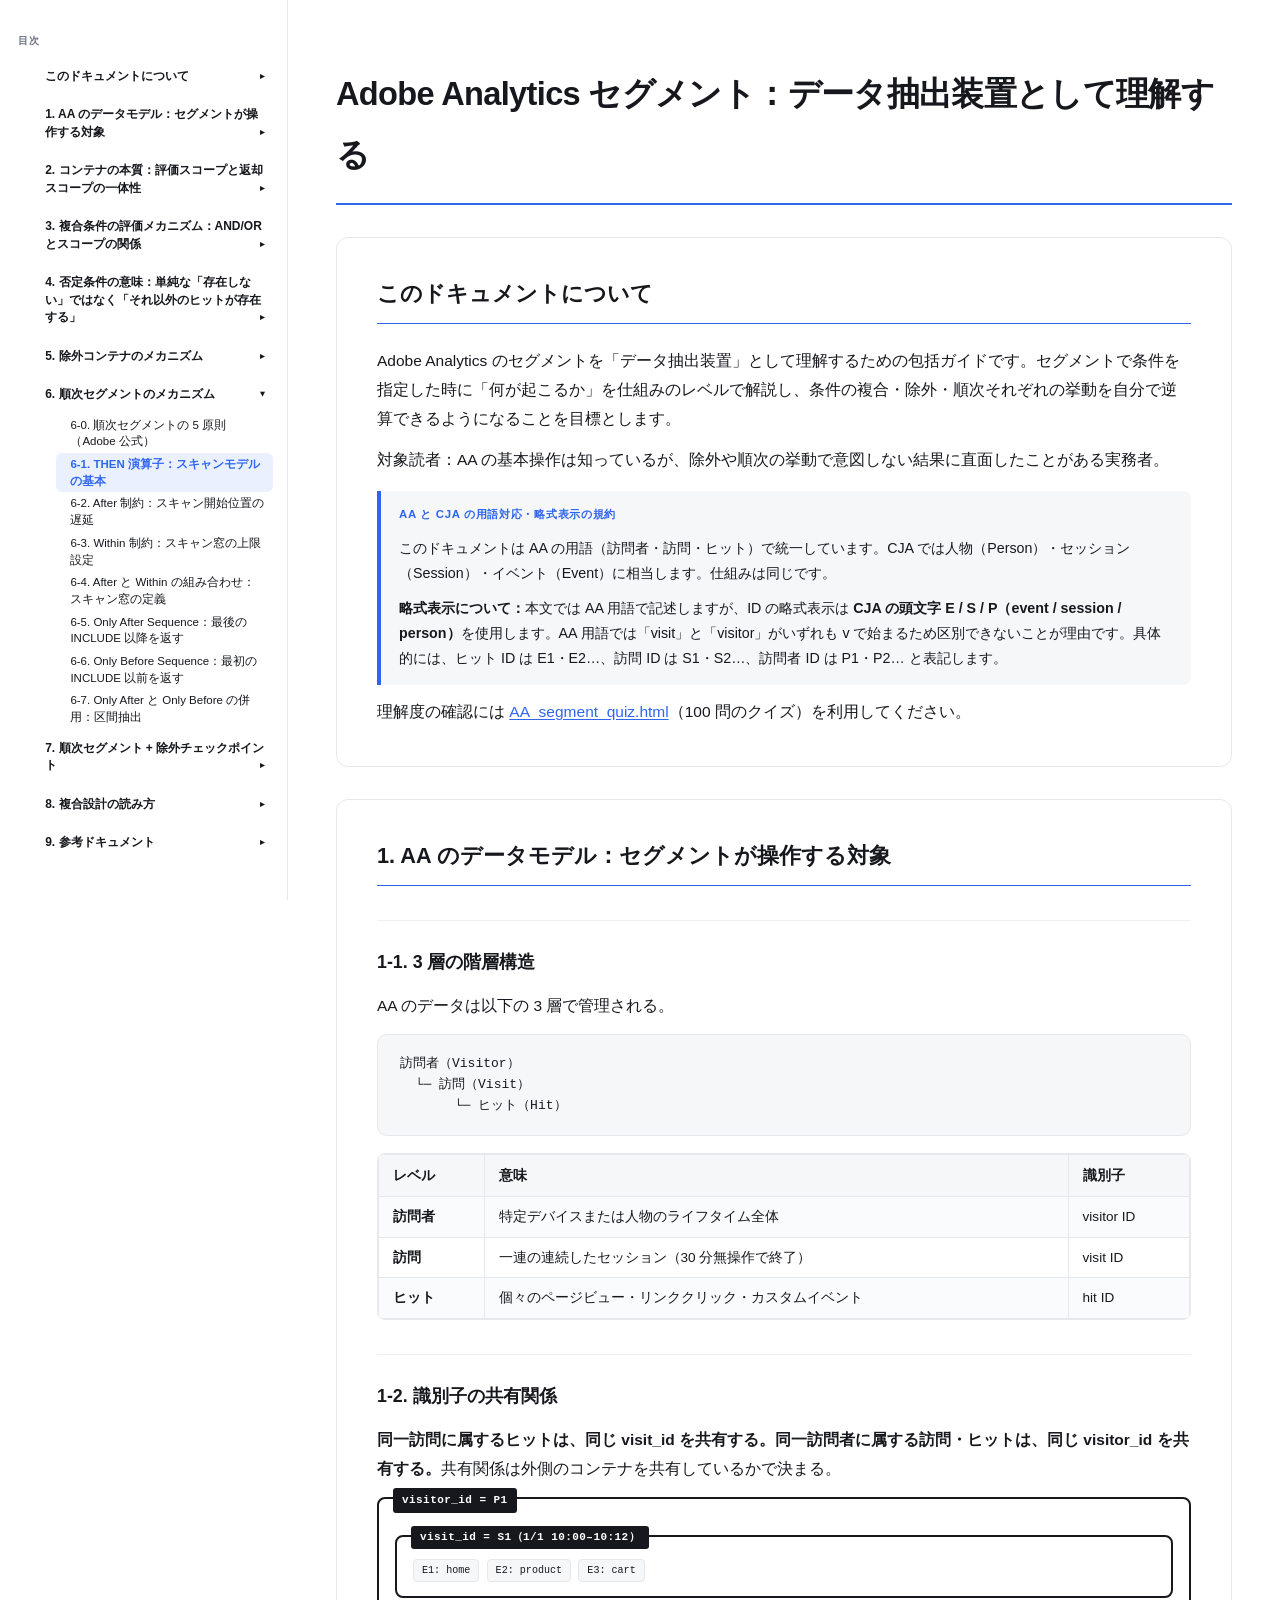
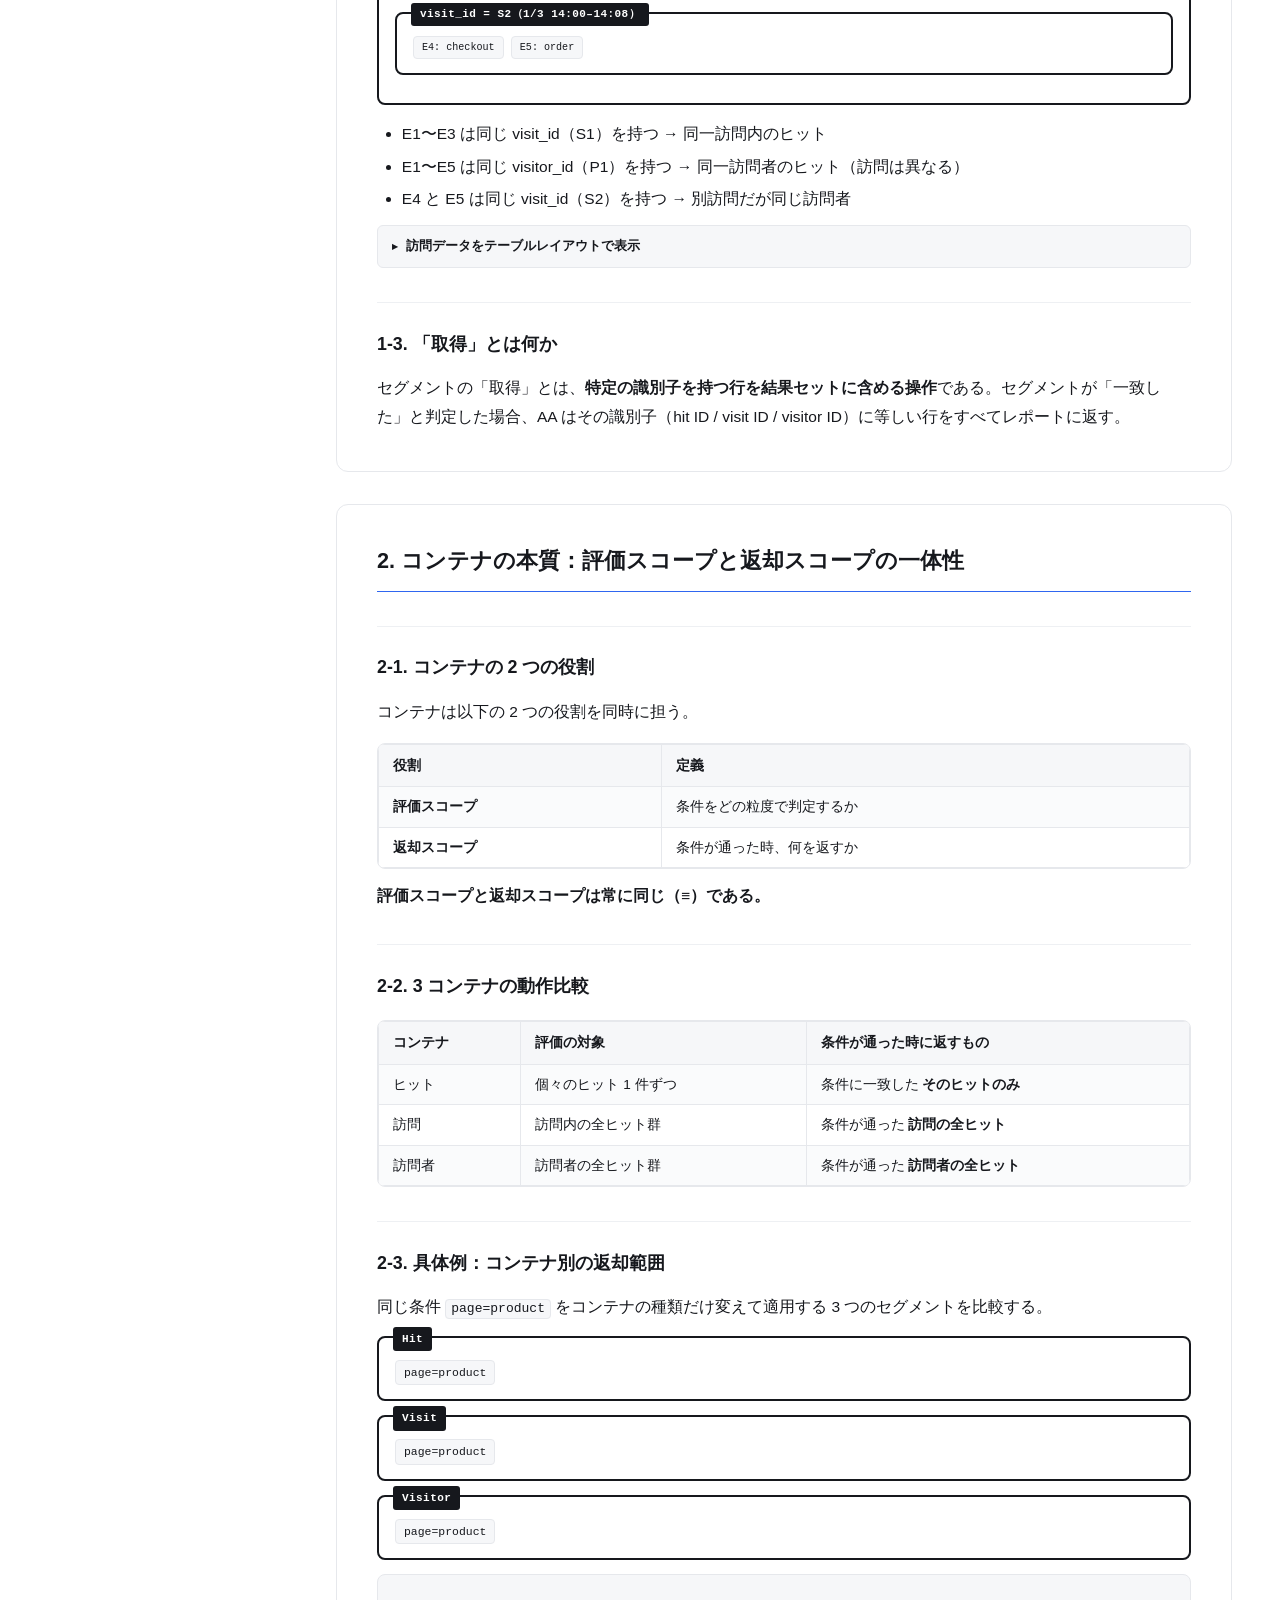
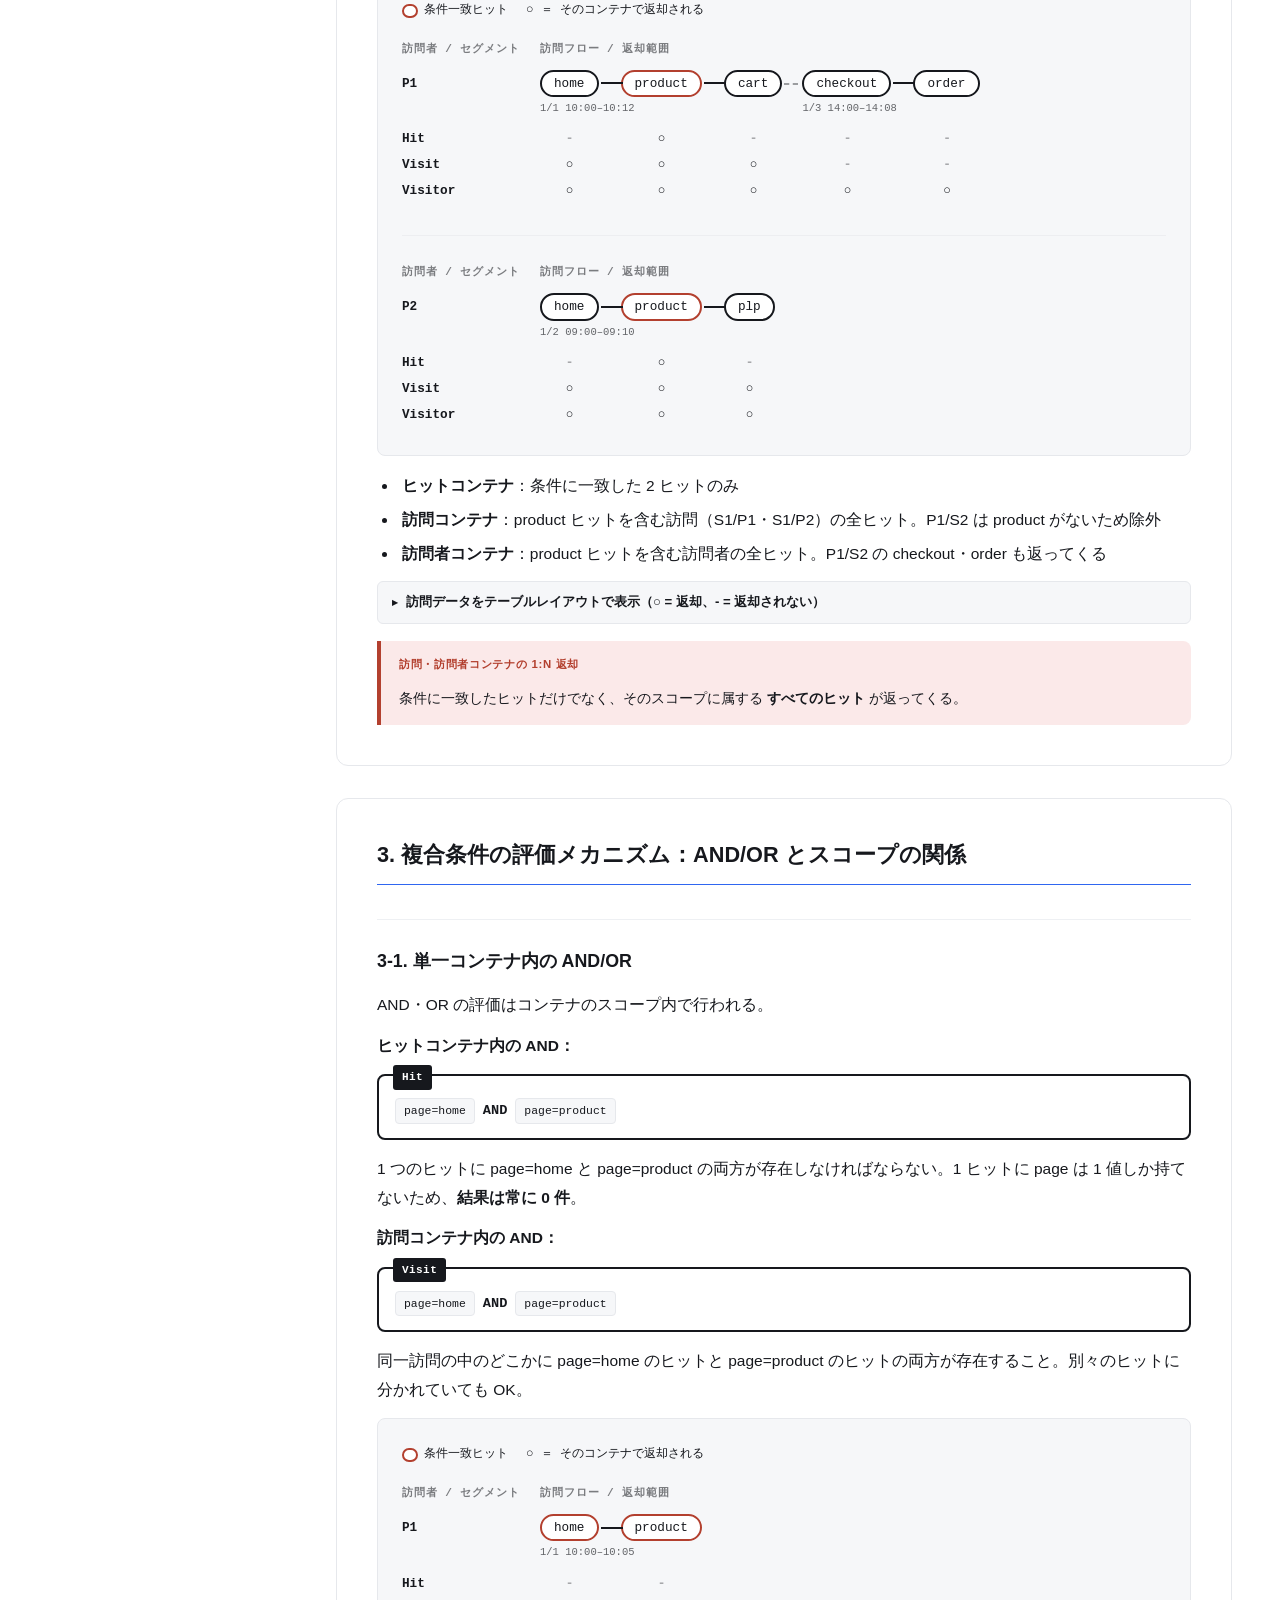
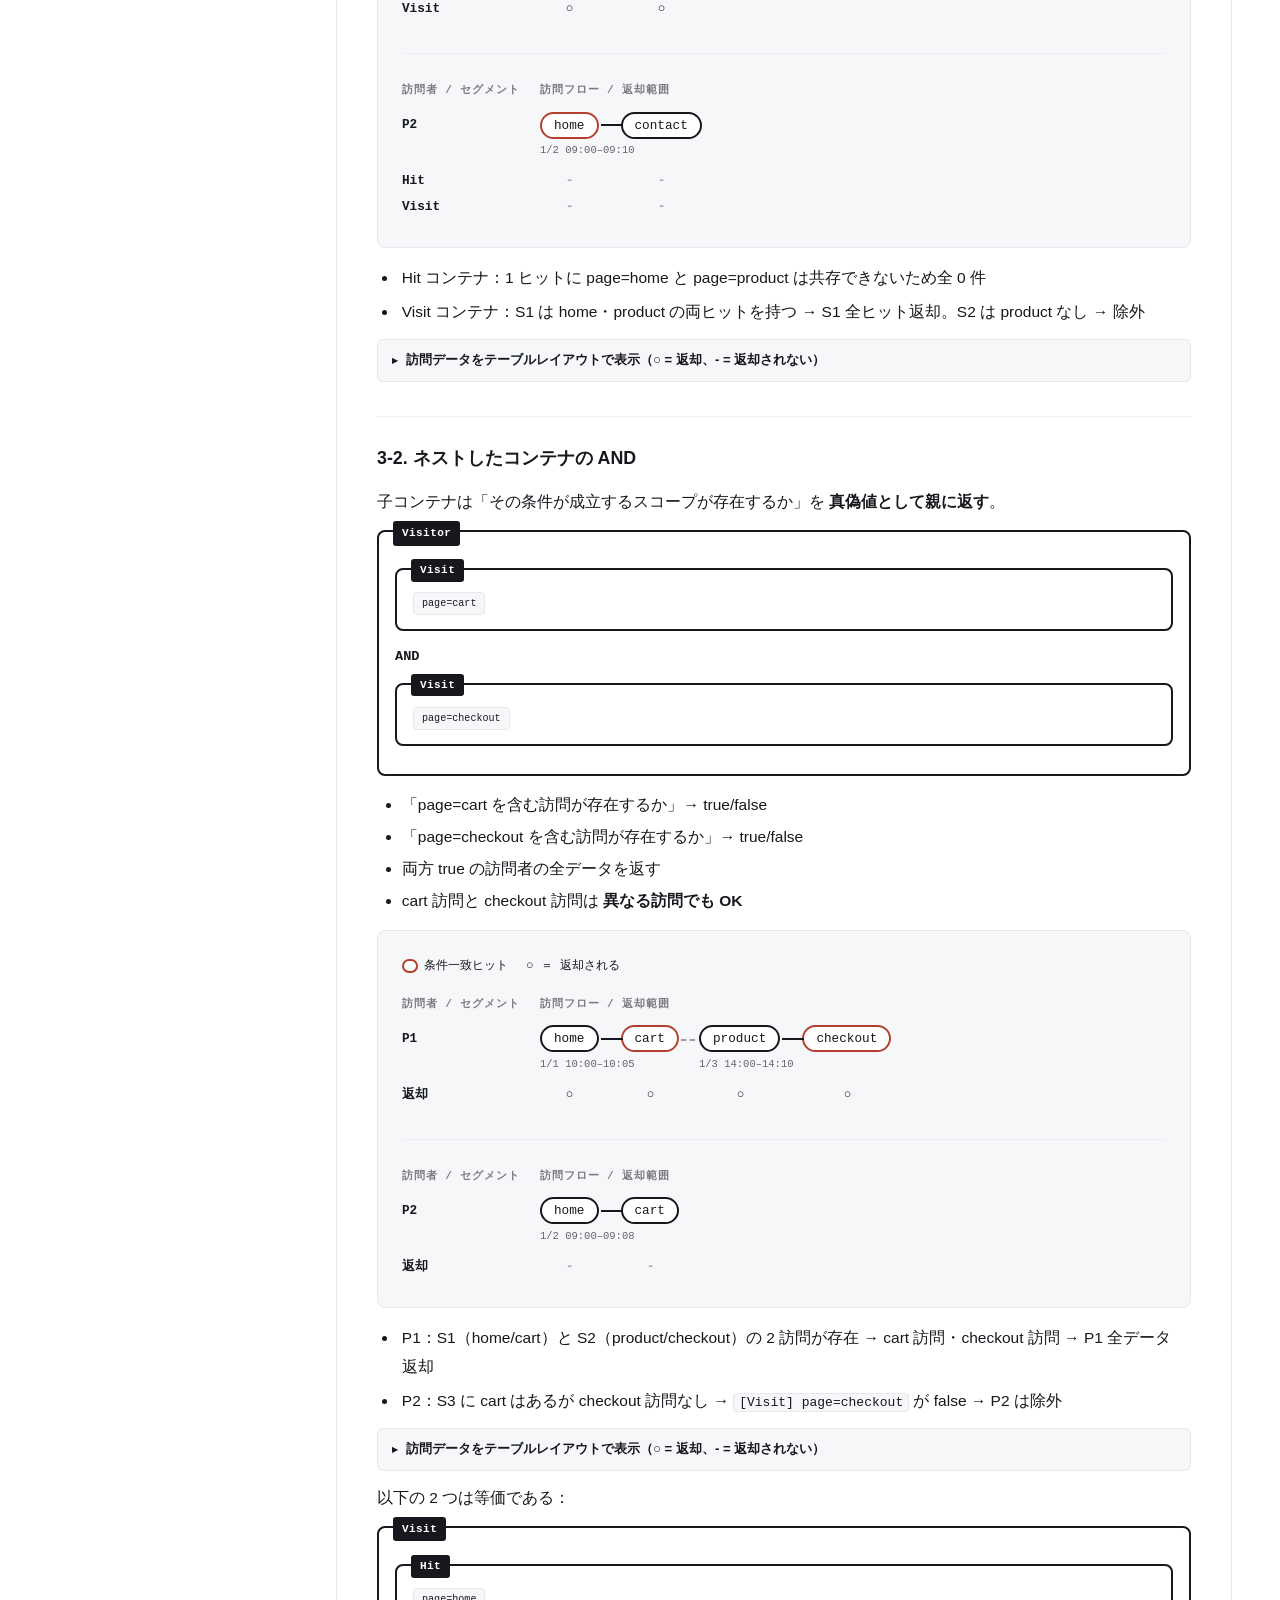
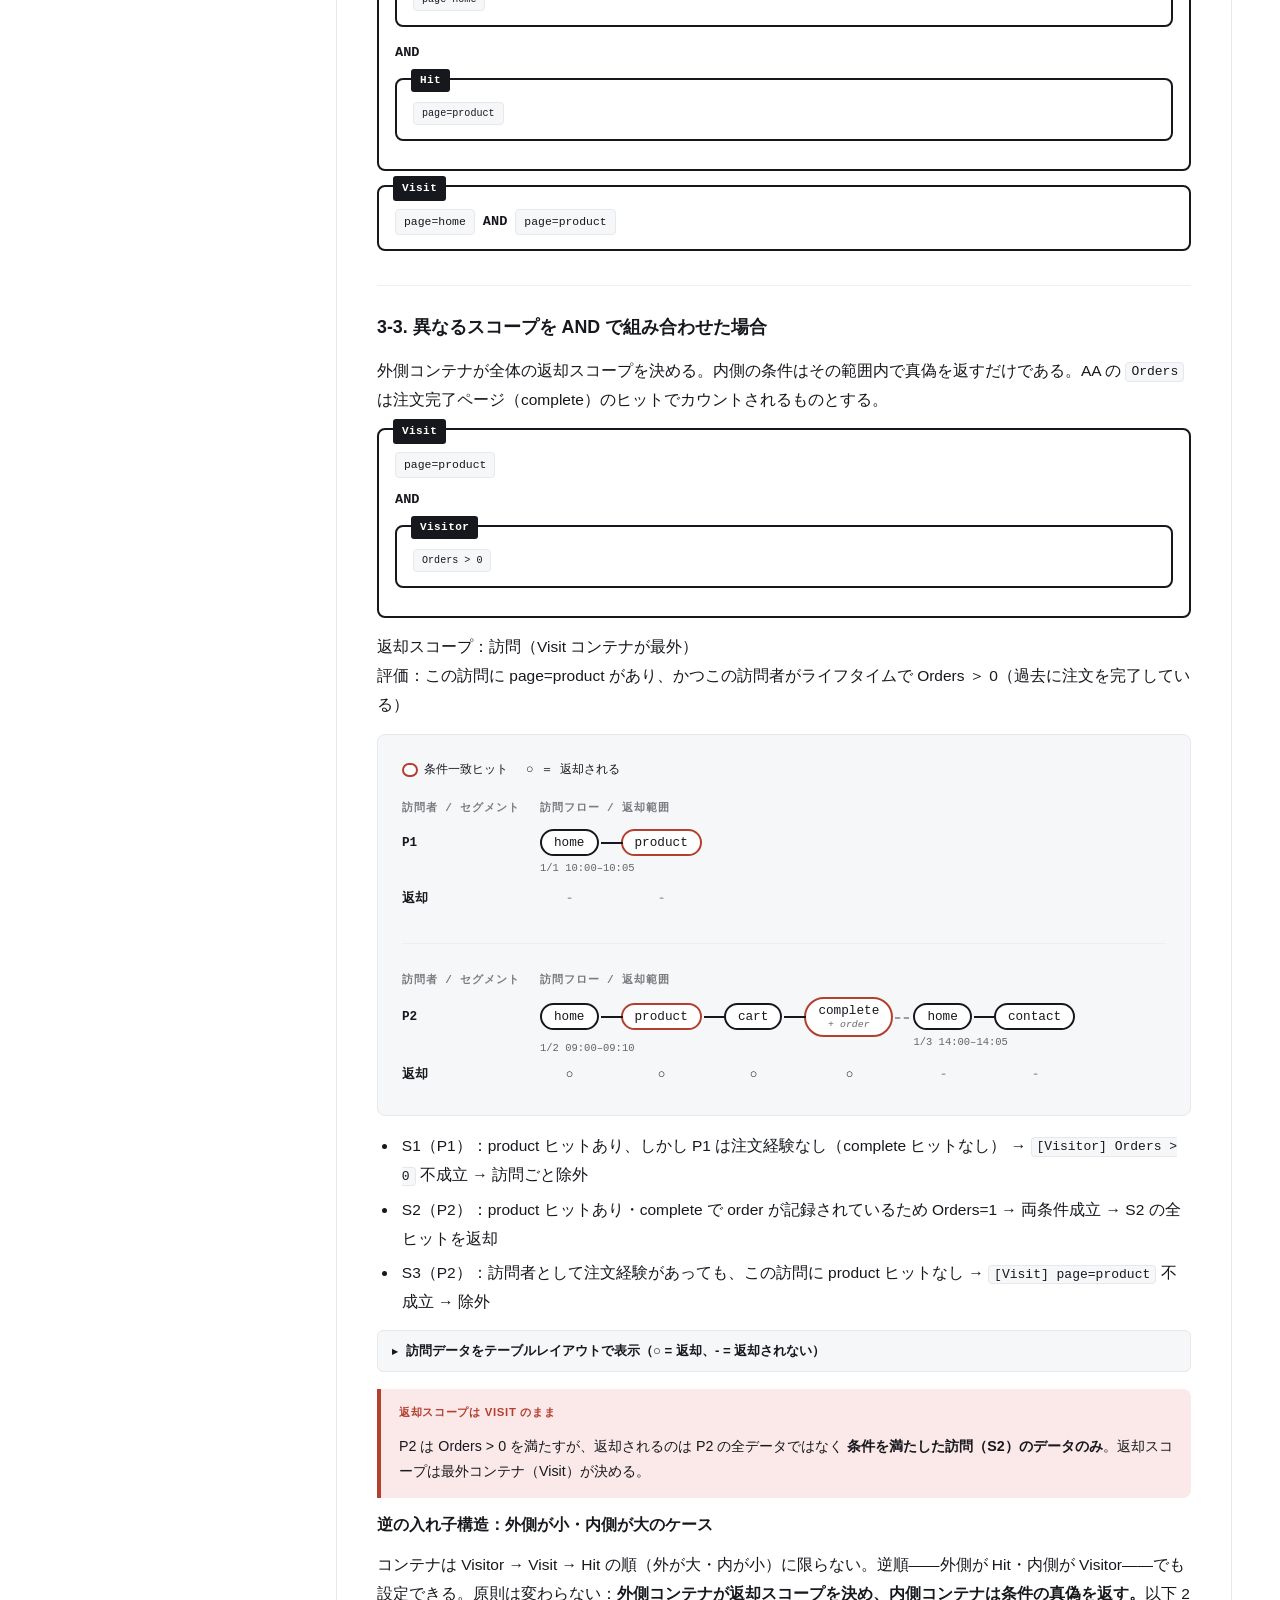
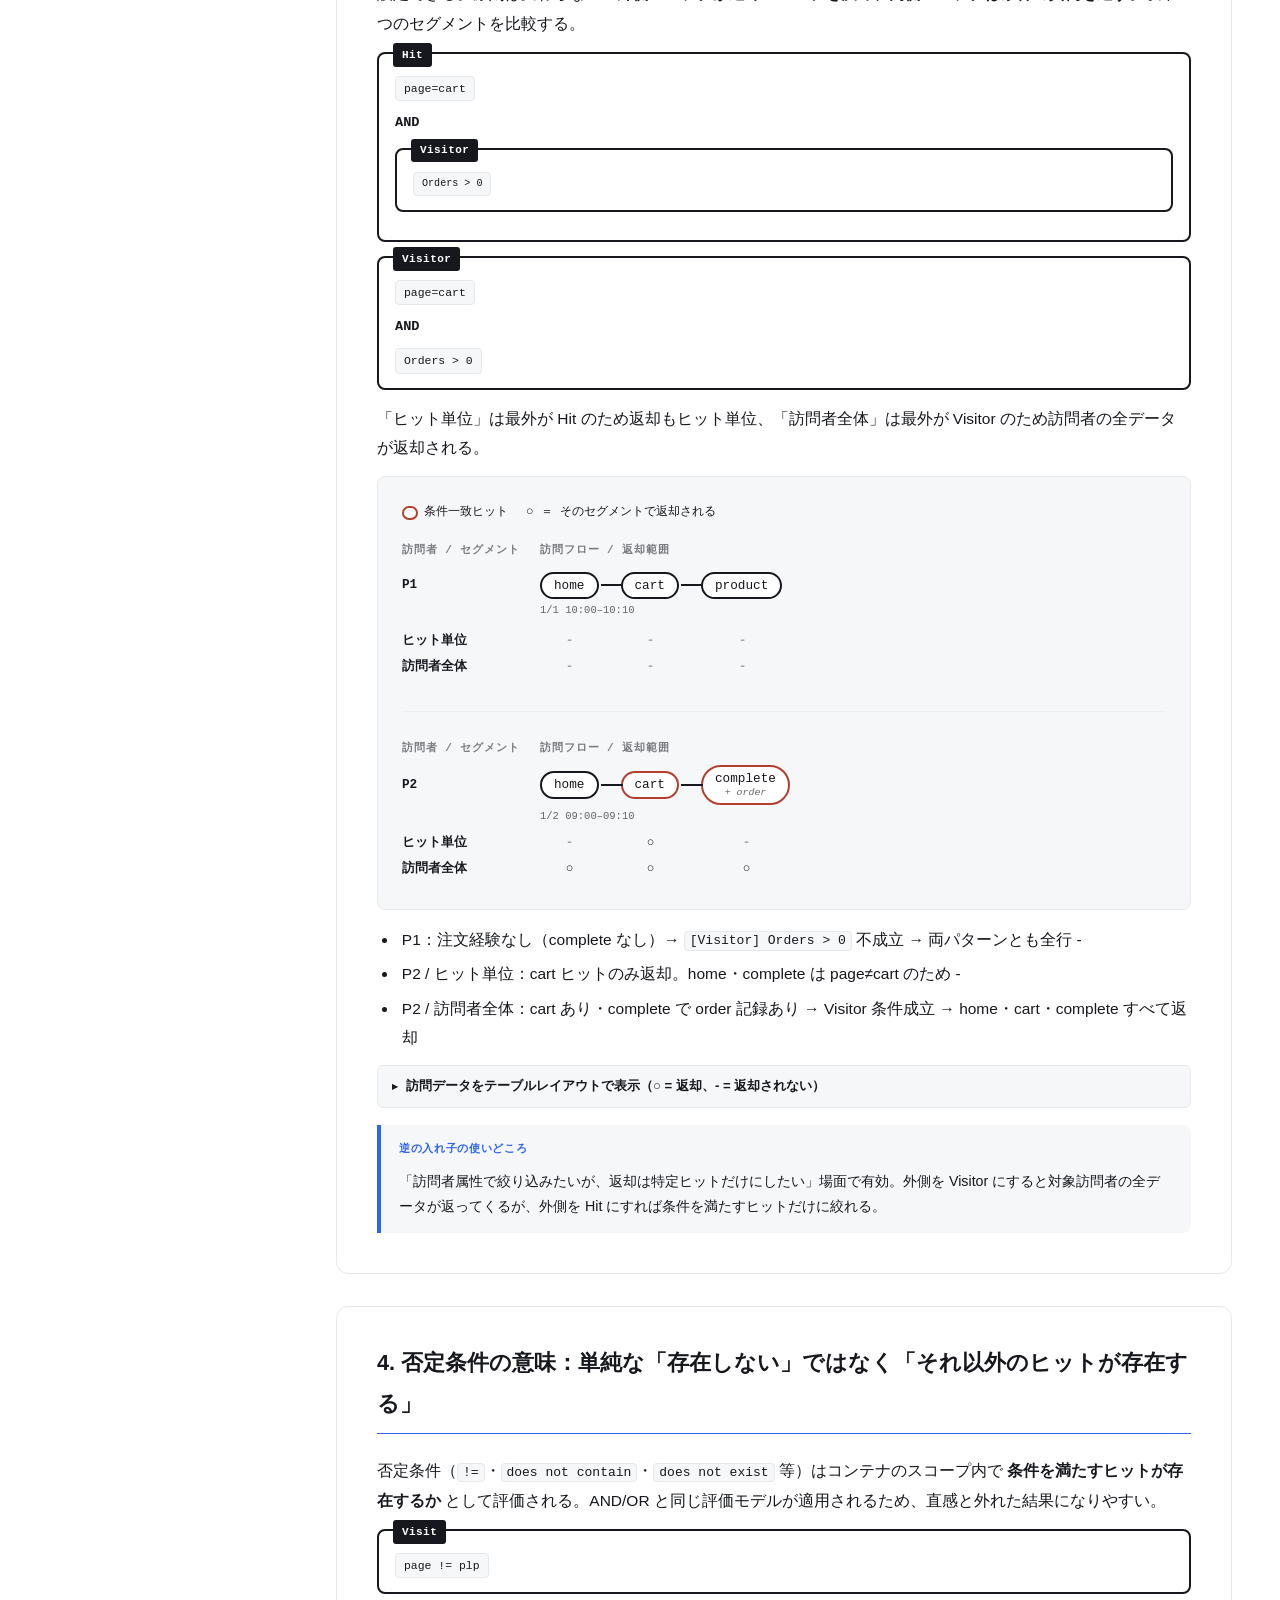
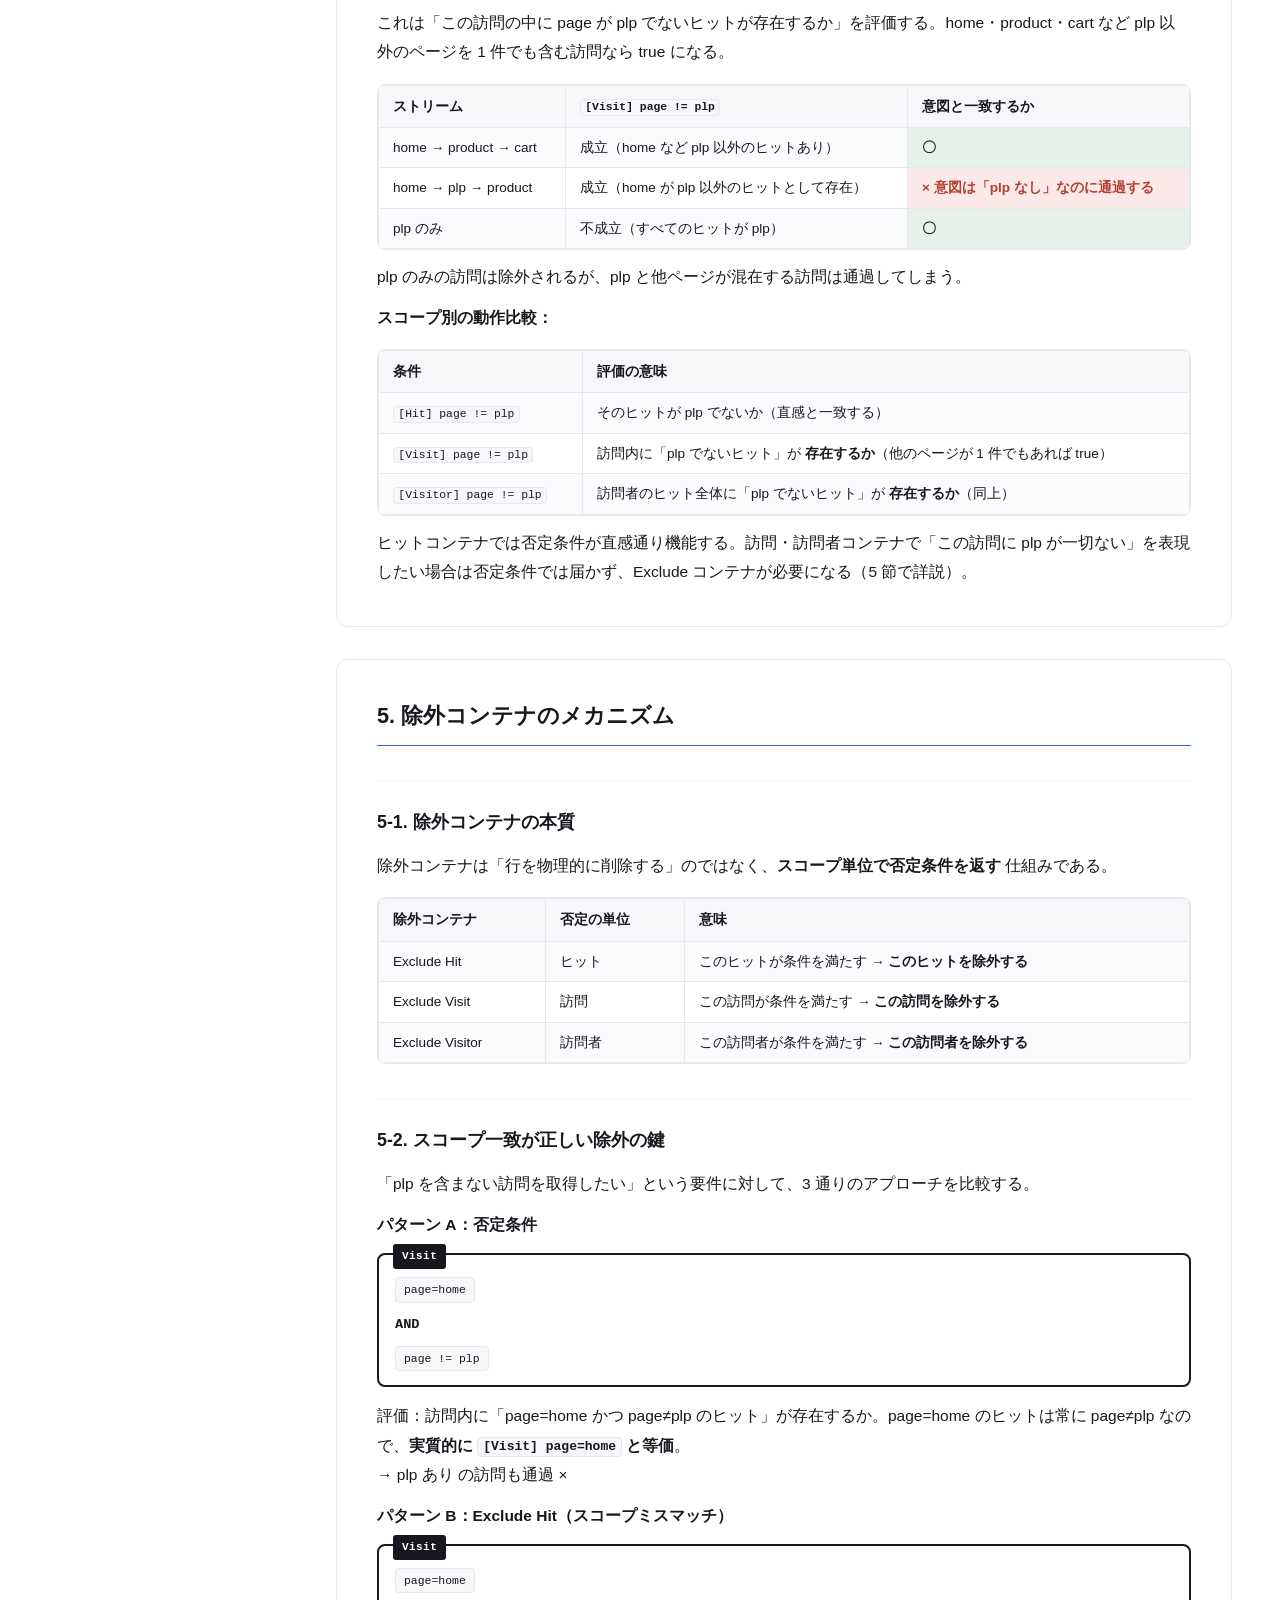
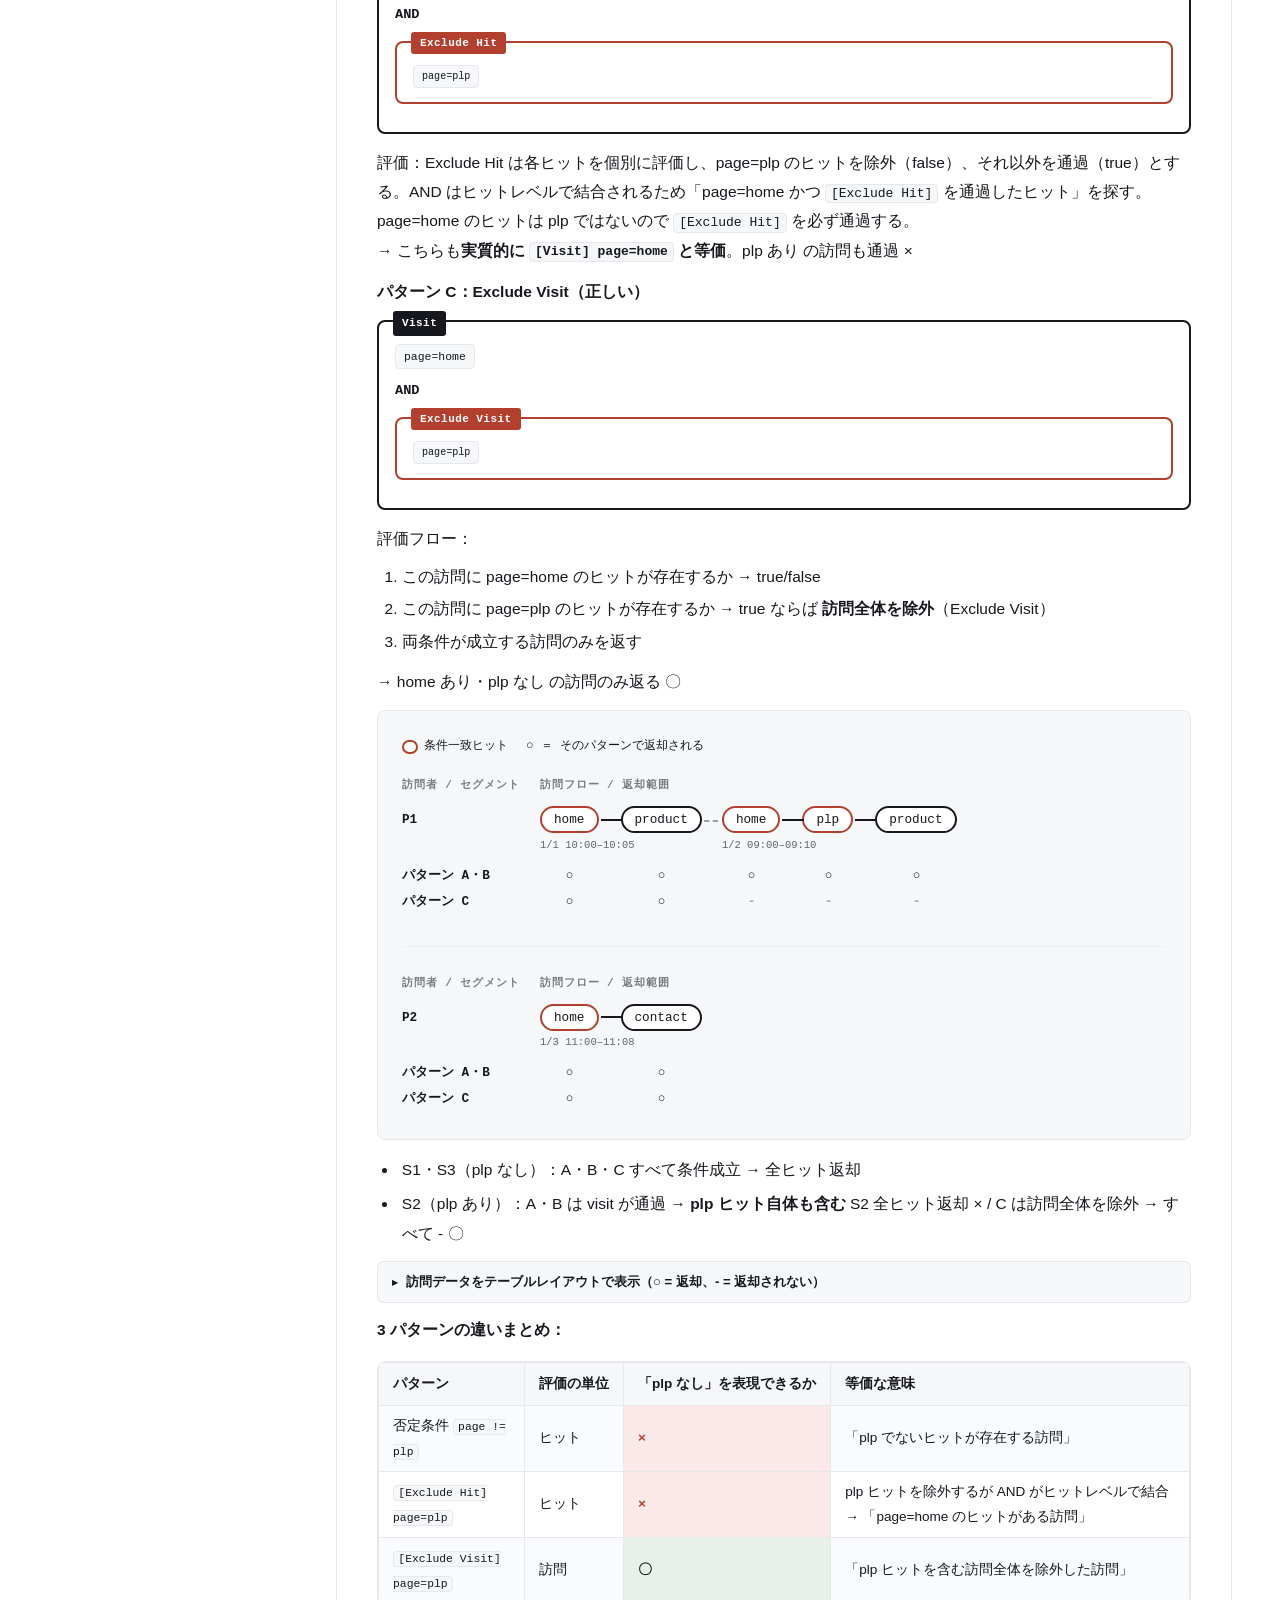
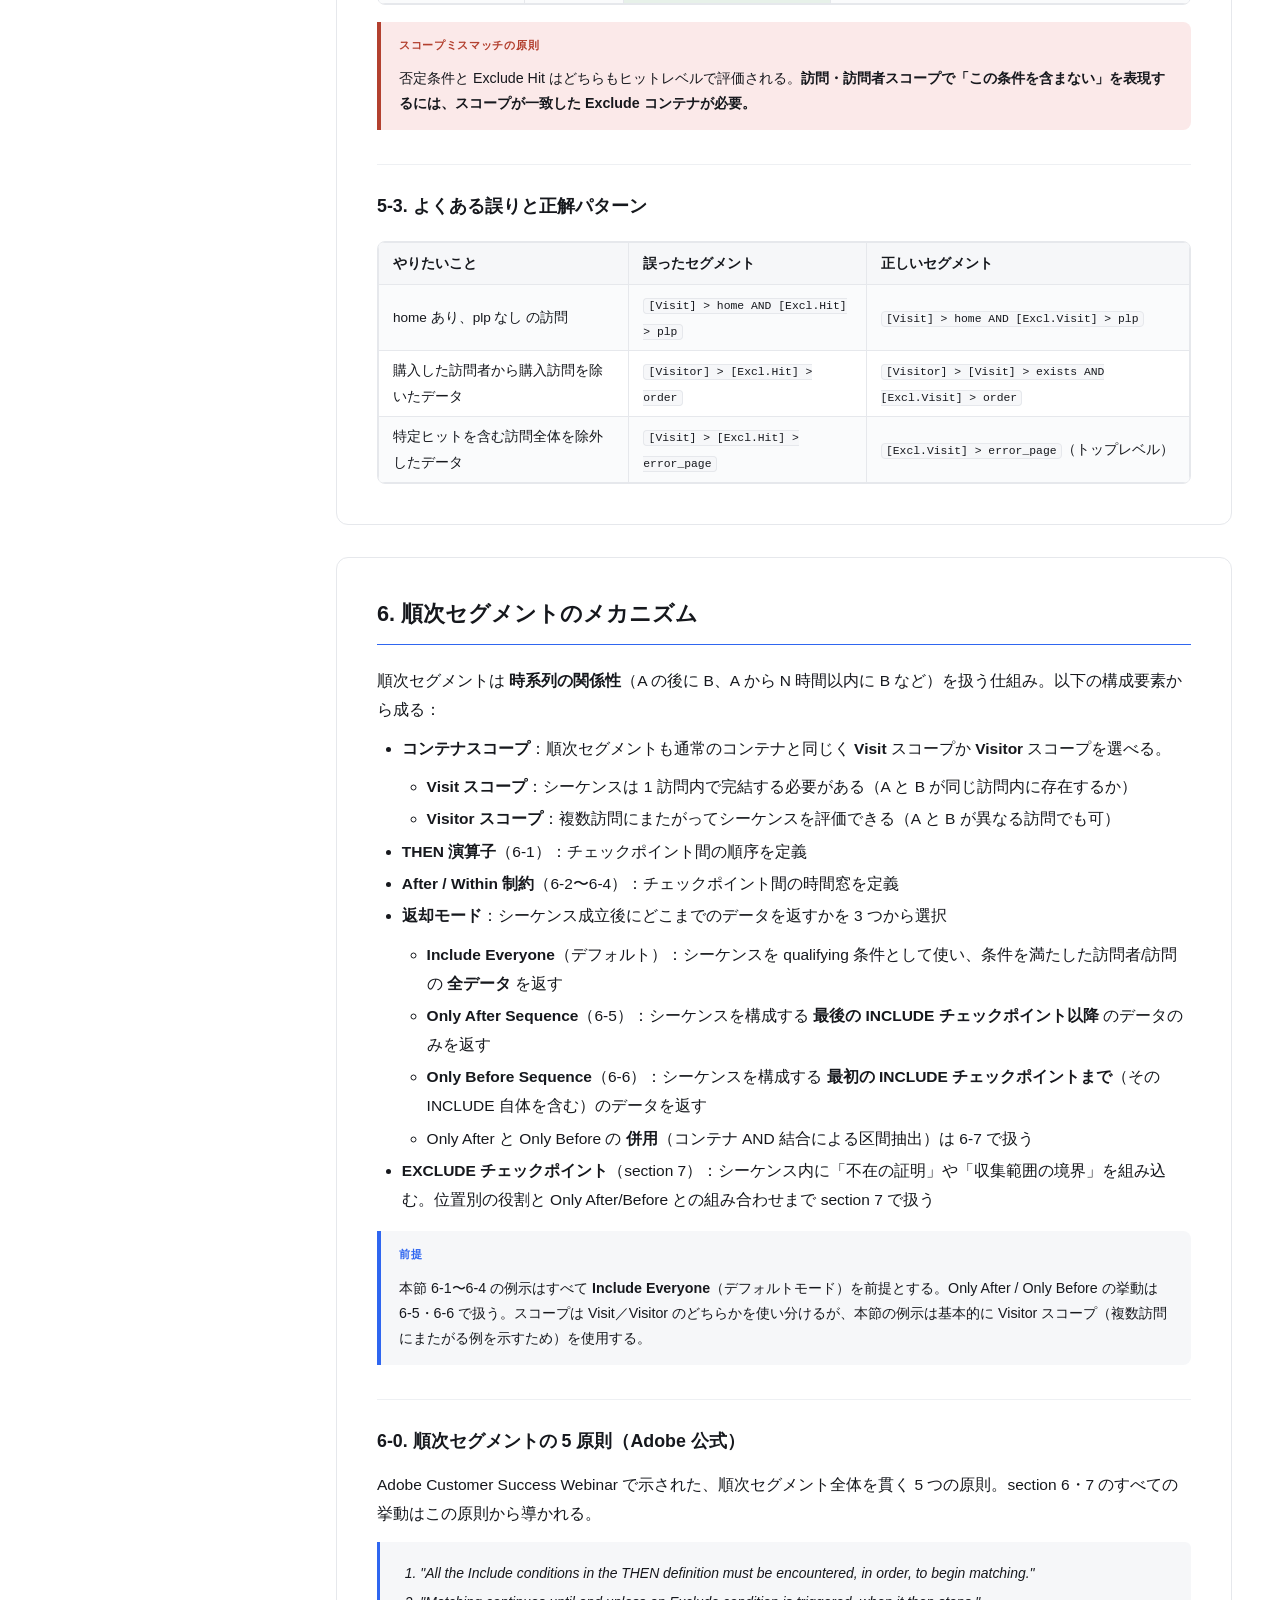
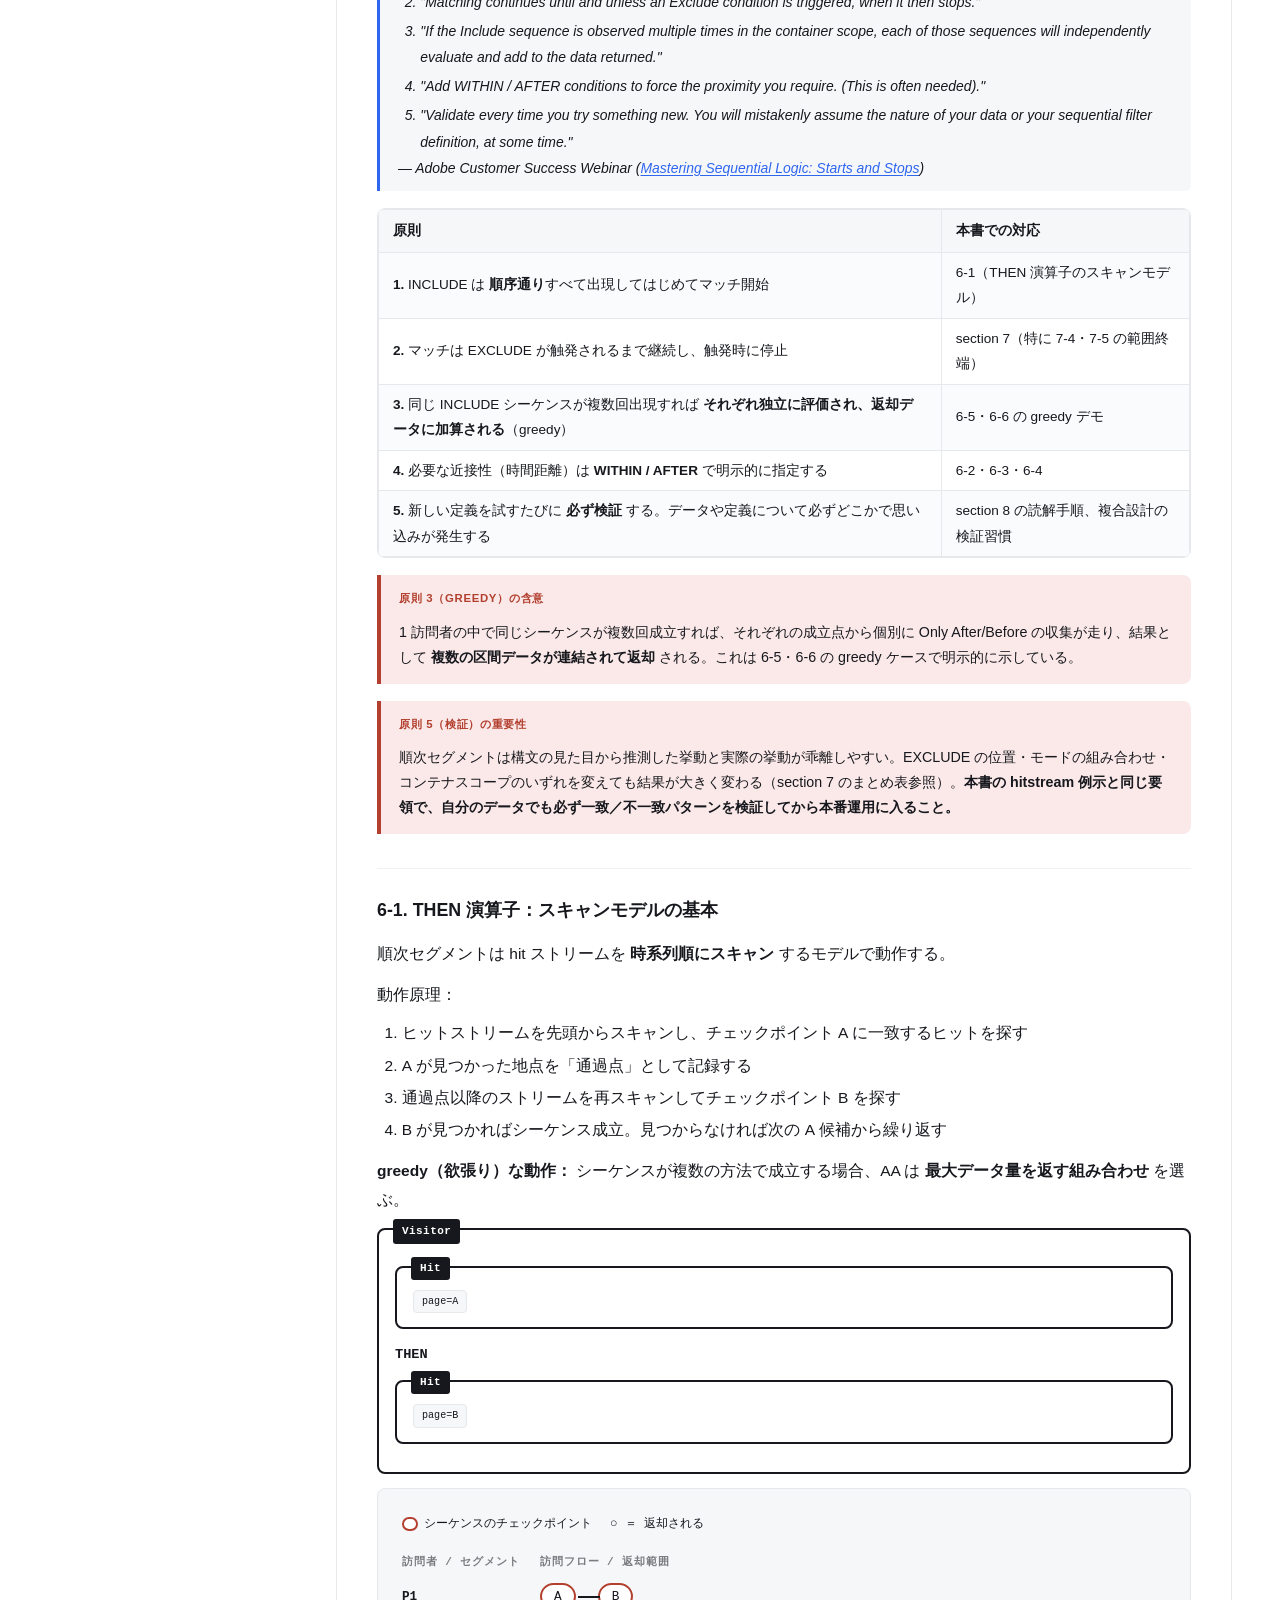
==== commit 7c467731: "style: unify all pages to a 3-color minimal design system - assets/site.css を新設（白 / ニアブラック / 青の3色トーク" ====
--- a/adobe-analytics/AA_segment_mechanism.html
+++ b/adobe-analytics/AA_segment_mechanism.html
@@ -6,21 +6,31 @@
 <title>Adobe Analytics セグメント：データ抽出装置として理解する</title>
 <style>
 :root {
-  --black: #000000;
-  --red: #EB1000;
-  --border: #d8d4ce;
-  --border-light: #ece9e4;
-  --code-bg: #f4f2ef;
-  --code-block-bg: #1e2433;
-  --code-block-text: #ffffff;
-  --page-bg: #f0ede8;
+  /* Structural / text ink (softened from pure black) */
+  --black: #16181d;
+  --text: #16181d;
+  --muted: #6b7280;
+  /* Semantic red — exclude / NG in the hit-stream diagrams (softened) */
+  --red: #b3402f;
+  /* Semantic green — include / match / returned (softened) */
+  --green: #3f7a52;
+  --border: #e6e8ec;
+  --border-light: #eef0f3;
+  --code-bg: #f6f7f9;
+  --code-block-bg: #f6f7f9;
+  --code-block-text: #16181d;
+  --page-bg: #ffffff;
+  --surface: #f6f7f9;
+  /* Accent — links, brand, primary emphasis */
+  --accent: #2f66f0;
+  --accent-hover: #1f4fd0;
   --sidebar-w: 288px;
   --content-w: 720px;
-  /* Table highlights – background only, text stays black */
-  --hl-yes-bg: #d4f0e0;
+  /* Table / diagram highlights – background tints (text stays legible) */
+  --hl-yes-bg: #e7f1e9;
   --hl-no-opacity: 0.35;
-  --hl-ng-bg: #fde8e8;
-  --hl-ok-bg: #d4f0e0;
+  --hl-ng-bg: #fbe9e9;
+  --hl-ok-bg: #e7f1e9;
 }
 
 * { box-sizing: border-box; margin: 0; padding: 0; }
@@ -29,7 +39,7 @@
   font-family: -apple-system, BlinkMacSystemFont, "Hiragino Sans", "Yu Gothic UI", "Segoe UI", sans-serif;
   font-size: 15.5px;
   line-height: 1.88;
-  color: var(--black);
+  color: var(--text);
   background: var(--page-bg);
   display: flex;
 }
@@ -43,16 +53,15 @@
   top: 0; left: 0;
   overflow-y: auto;
   font-size: 12px;
-  background: #fff;
+  background: var(--page-bg);
   border-right: 1px solid var(--border);
-  box-shadow: 2px 0 8px rgba(0,0,0,.05);
 }
 #toc-heading {
   font-weight: 700;
   font-size: 10px;
   text-transform: uppercase;
   letter-spacing: .1em;
-  color: var(--black);
+  color: var(--muted);
   margin-bottom: 14px;
 }
 #toc ul { list-style: none; }
@@ -60,17 +69,17 @@
 #toc a {
   display: block;
   padding: 3px 8px;
-  border-radius: 4px;
-  color: var(--black);
+  border-radius: 6px;
+  color: var(--text);
   text-decoration: none;
   line-height: 1.45;
   transition: background .1s, color .1s;
 }
-#toc a:hover { color: var(--black); background: #ece9e4; }
-#toc a.active { color: var(--black); font-weight: 700; background: #e4e0da; }
-#toc .toc-h2 { font-weight: 700; color: var(--black); margin-top: 8px; }
+#toc a:hover { color: var(--accent); background: var(--surface); }
+#toc a.active { color: var(--accent); font-weight: 700; background: #eaf0fe; }
+#toc .toc-h2 { font-weight: 700; color: var(--text); margin-top: 8px; }
 #toc .toc-h3 { padding-left: 14px; font-size: 11.5px; }
-#toc .toc-h4 { padding-left: 26px; font-size: 11px; color: var(--black); }
+#toc .toc-h4 { padding-left: 26px; font-size: 11px; color: var(--muted); }
 
 /* Accordion */
 .toc-group > a.toc-h2::after {
@@ -99,11 +108,11 @@
 
 /* ── Section structure ── */
 .doc-section {
-  background: #fff;
+  background: var(--page-bg);
+  border: 1px solid var(--border);
   border-radius: 12px;
   padding: 36px 40px 40px;
   margin-top: 32px;
-  box-shadow: 0 1px 6px rgba(0,0,0,.07);
 }
 .doc-section > h2 { margin-top: 0; }
 .subsection {
@@ -121,14 +130,14 @@
   letter-spacing: -.02em;
   margin-bottom: .6em;
   padding-bottom: .5em;
-  border-bottom: 3px solid var(--black);
+  border-bottom: 2px solid var(--accent);
 }
 h2 {
   font-size: 1.4em;
   font-weight: 700;
   margin-bottom: 1em;
   padding-bottom: .4em;
-  border-bottom: 2px solid var(--black);
+  border-bottom: 1px solid var(--accent);
 }
 h3 {
   font-size: 1.15em;
@@ -140,33 +149,33 @@
   font-weight: 700;
   margin-top: 1.5em;
   margin-bottom: .4em;
-  color: var(--black);
+  color: var(--text);
 }
 
 /* ── Text ── */
 p { margin-top: .75em; }
-a { color: var(--black); text-decoration: underline; text-underline-offset: 2px; }
-a:hover { opacity: .65; }
+a { color: var(--accent); text-decoration: underline; text-underline-offset: 2px; }
+a:hover { color: var(--accent-hover); }
 
 code {
-  font-family: "SFMono-Regular", Consolas, "Liberation Mono", Menlo, monospace;
+  font-family: ui-monospace, SFMono-Regular, "SF Mono", Menlo, Consolas, monospace;
   font-size: .84em;
   background: var(--code-bg);
   border: 1px solid var(--border);
   border-radius: 4px;
   padding: .1em .38em;
-  color: var(--black);
+  color: var(--text);
 }
 pre {
   background: var(--code-block-bg);
   color: var(--code-block-text);
+  border: 1px solid var(--border);
   border-radius: 10px;
   padding: 18px 22px;
   overflow-x: auto;
   margin-top: 1em;
   font-size: .84em;
   line-height: 1.65;
-  box-shadow: 0 2px 10px rgba(0,0,0,.2);
 }
 pre code { background: none; border: none; padding: 0; font-size: inherit; color: inherit; }
 
@@ -192,12 +201,12 @@
   padding: 2px 9px;
   border-radius: 3px;
   letter-spacing: .04em;
-  font-family: "SFMono-Regular", Consolas, "Liberation Mono", Menlo, monospace;
+  font-family: ui-monospace, SFMono-Regular, "SF Mono", Menlo, Consolas, monospace;
   white-space: nowrap;
 }
 .cbox.exclude > .cbox-label { background: var(--red); }
 .cbox-body {
-  font-family: "SFMono-Regular", Consolas, "Liberation Mono", Menlo, monospace;
+  font-family: ui-monospace, SFMono-Regular, "SF Mono", Menlo, Consolas, monospace;
   font-size: .88em;
   line-height: 1.7;
 }
@@ -215,7 +224,7 @@
   margin: 10px 0;
 }
 .cbox-conn .cbox-mod {
-  font-family: "SFMono-Regular", Consolas, "Liberation Mono", Menlo, monospace;
+  font-family: ui-monospace, SFMono-Regular, "SF Mono", Menlo, Consolas, monospace;
   font-weight: 600;
   background: var(--code-bg);
   border: 1px solid var(--border);
@@ -238,7 +247,7 @@
   border-radius: 8px;
   padding: 36px 24px 24px;
   margin: 14px 0;
-  font-family: "SFMono-Regular", Consolas, "Liberation Mono", Menlo, monospace;
+  font-family: ui-monospace, SFMono-Regular, "SF Mono", Menlo, Consolas, monospace;
   font-size: .82em;
   position: relative;
 }
@@ -314,7 +323,7 @@
   padding: 24px 24px 28px;
   margin: 14px 0;
   overflow-x: auto;
-  font-family: "SFMono-Regular", Consolas, "Liberation Mono", Menlo, monospace;
+  font-family: ui-monospace, SFMono-Regular, "SF Mono", Menlo, Consolas, monospace;
 }
 .hs-row {
   display: flex;
@@ -439,7 +448,7 @@
   display: flex;
   align-items: center;
   gap: 20px;
-  font-family: "SFMono-Regular", Consolas, "Liberation Mono", Menlo, monospace;
+  font-family: ui-monospace, SFMono-Regular, "SF Mono", Menlo, Consolas, monospace;
   font-size: .82em;
   margin-top: 4px;
 }
@@ -491,11 +500,11 @@
   transition: background .15s, color .15s, border-color .15s;
 }
 .hs-tab.active {
-  background: var(--black);
+  background: var(--accent);
   color: #fff;
-  border-color: var(--black);
-}
-.hs-tab:hover:not(.active) { background: var(--code-bg); }
+  border-color: var(--accent);
+}
+.hs-tab:hover:not(.active) { background: var(--surface); }
 
 /* Legend inside hitstream */
 .hs-legend {
@@ -533,10 +542,9 @@
   position: absolute;
   z-index: 100;
   background: #fff;
-  border: 1px solid var(--black);
+  border: 1px solid var(--border);
   border-radius: 8px;
   padding: 16px 22px 18px;
-  box-shadow: 0 6px 20px rgba(0,0,0,.18);
   font-family: -apple-system, BlinkMacSystemFont, "Hiragino Sans", "Yu Gothic UI", "Segoe UI", sans-serif;
   font-size: 14px;
   line-height: 1.6;
@@ -594,11 +602,10 @@
   margin-top: 1.1em;
   border-radius: 8px;
   border: 1px solid var(--border);
-  box-shadow: 0 1px 4px rgba(0,0,0,.06);
 }
 table { border-collapse: collapse; width: 100%; font-size: .875em; }
 th {
-  background: #f0ede8;
+  background: var(--surface);
   border: 1px solid var(--border);
   padding: 8px 14px;
   text-align: left;
@@ -610,7 +617,7 @@
   padding: 7px 14px;
   vertical-align: middle;
 }
-tr:nth-child(even) td { background: #faf9f7; }
+tr:nth-child(even) td { background: #fafbfc; }
 
 /* Table cell highlights */
 td.cell-yes {
@@ -641,20 +648,20 @@
   text-transform: uppercase;
   letter-spacing: .06em;
 }
-.callout.info { background: #f4f2ef; border-color: var(--black); }
-.callout.info .callout-title { color: var(--black); }
-.callout.warn { background: #fff4f4; border-color: var(--red); }
+.callout.info { background: var(--surface); border-color: var(--accent); }
+.callout.info .callout-title { color: var(--accent); }
+.callout.warn { background: var(--hl-ng-bg); border-color: var(--red); }
 .callout.warn .callout-title { color: var(--red); }
 
 /* ── Blockquote ── */
 blockquote {
-  border-left: 3px solid var(--black);
+  border-left: 3px solid var(--accent);
   margin: 1em 0;
   padding: 10px 18px;
-  color: var(--black);
+  color: var(--text);
   font-size: .9em;
   font-style: italic;
-  background: #f8f7f5;
+  background: var(--surface);
   border-radius: 0 6px 6px 0;
 }
 blockquote p { margin: 0; }
@@ -673,13 +680,13 @@
   border-top: 1px solid var(--border-light);
   font-size: 0.82em;
   line-height: 1.65;
-  color: #555;
+  color: var(--muted);
 }
 .site-footer-title {
   font-size: 0.95em;
   font-weight: 700;
   margin: 0 0 0.6em;
-  color: var(--black);
+  color: var(--text);
 }
 .site-footer p { margin: 0 0 0.65em; }
 .site-footer > p:last-of-type { margin-bottom: 0; }
